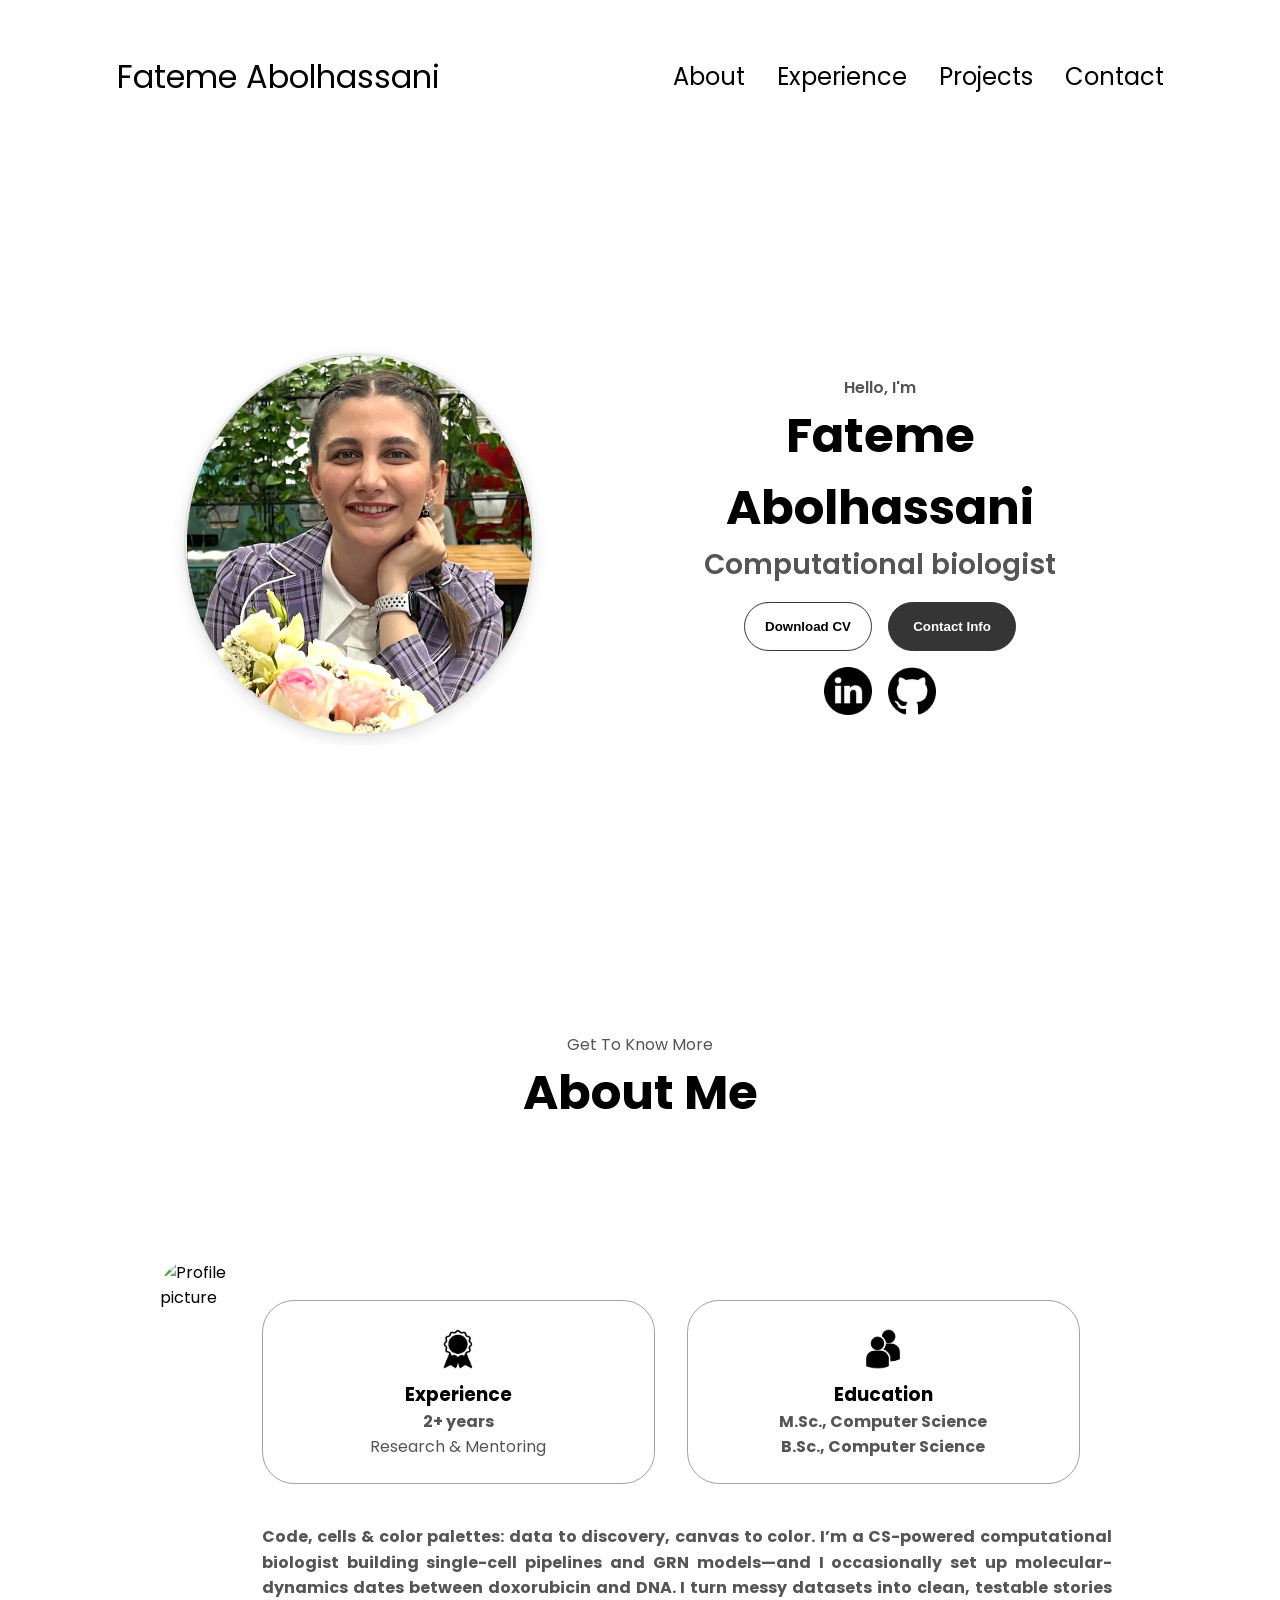
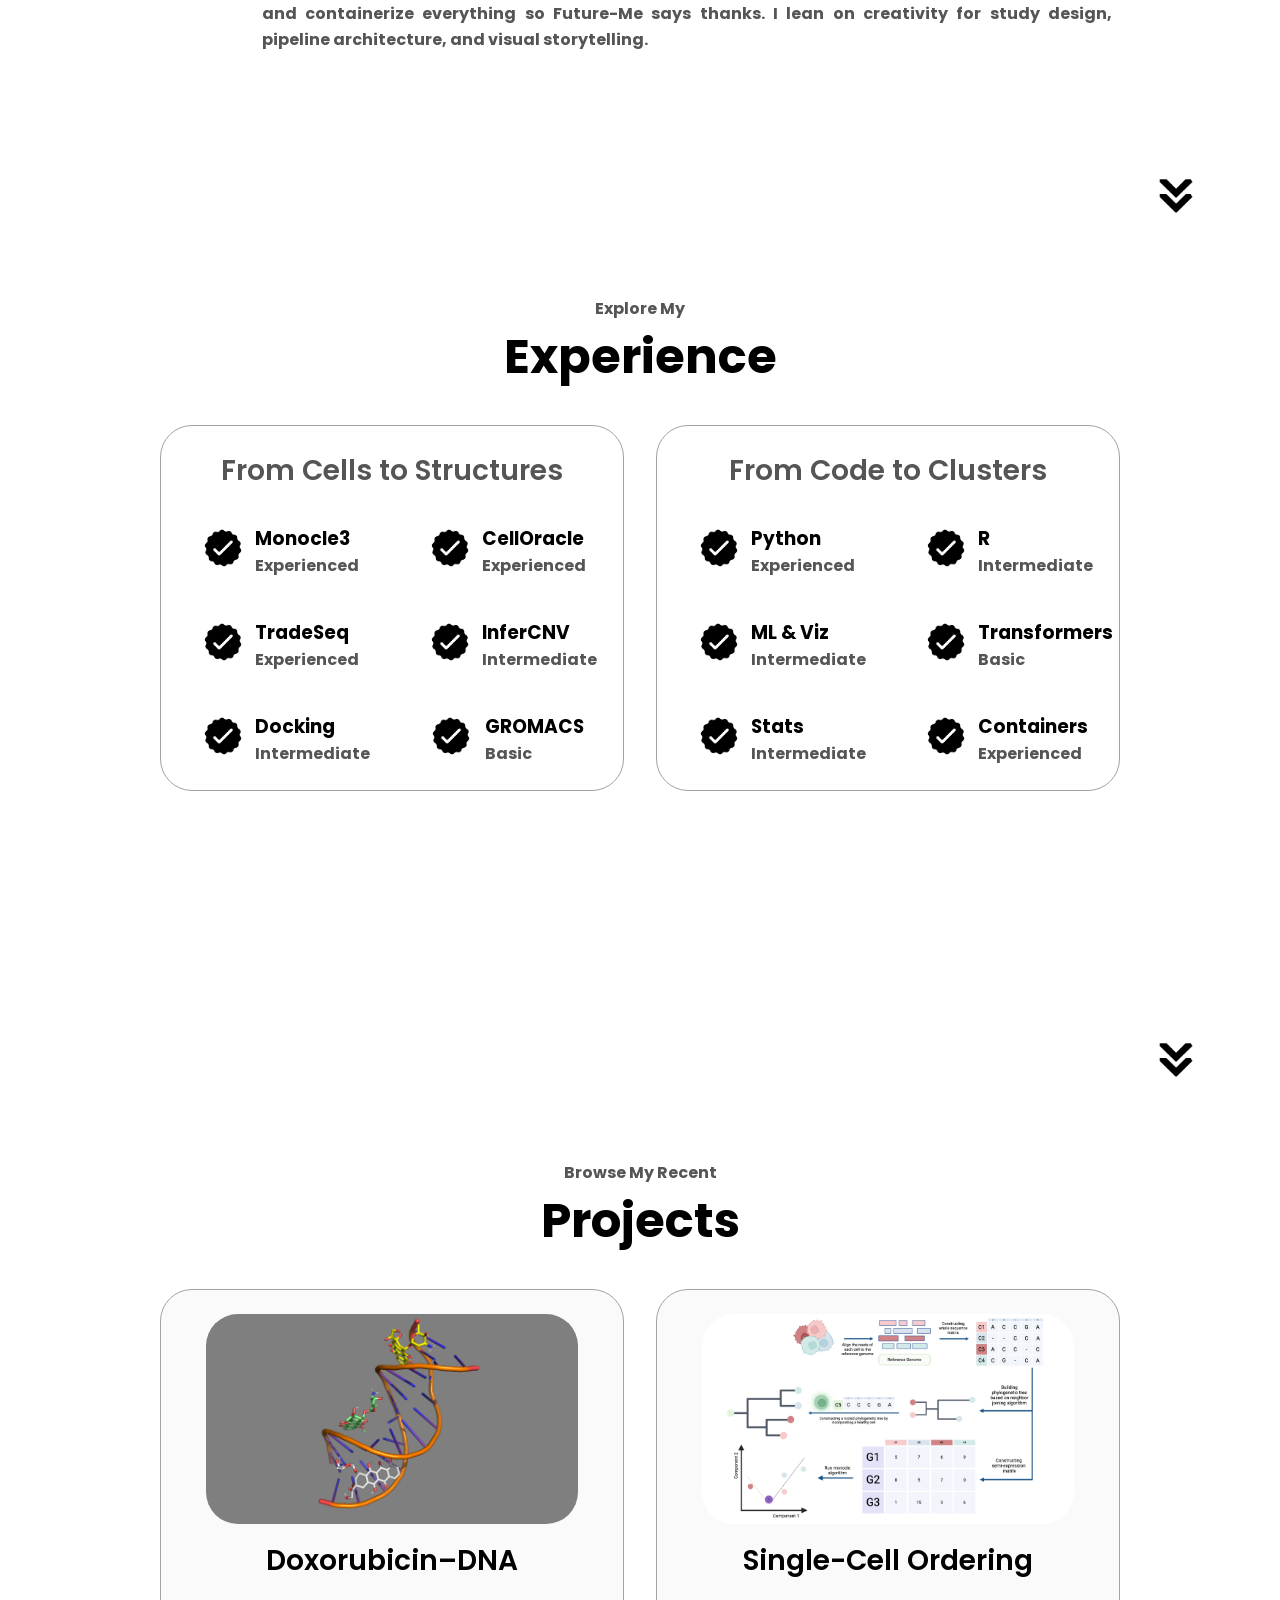
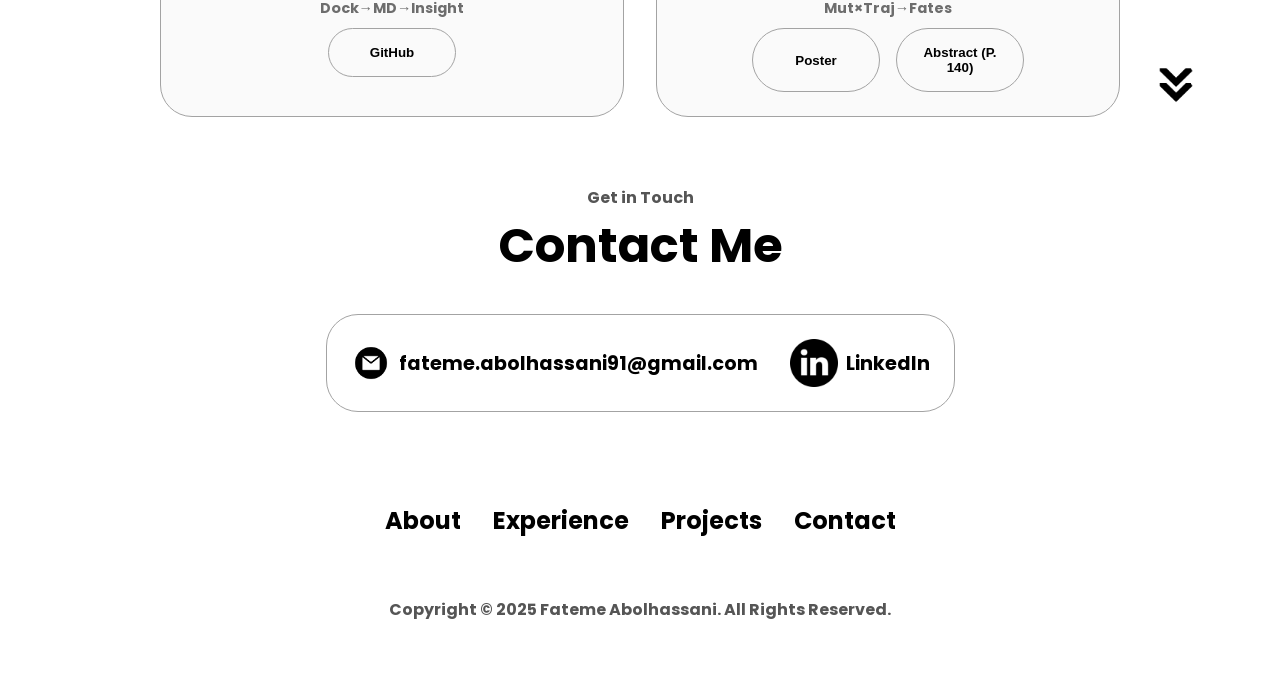
==== index.html @ 84b76520 "Add abstract button to project section A new button linking to the abstract PDF (page 140) was added" ====
<!DOCTYPE html>
<html lang="en">
  <head>
    <meta charset="UTF-8" />
    <meta http-equiv="X-UA-Compatible" content="IE=edge" />
    <meta name="viewport" content="width=device-width, initial-scale=1.0" />
    <title>My Portfolio</title>
    <link rel="stylesheet" href="style.css" />
    <link rel="stylesheet" href="mediaqueries.css" />
  </head>
  <body>
    <nav id="desktop-nav">
      <div class="logo">Fateme Abolhassani</div>
      <div>
        <ul class="nav-links">
          <li><a href="#about">About</a></li>
          <li><a href="#experience">Experience</a></li>
          <li><a href="#projects">Projects</a></li>
          <li><a href="#contact">Contact</a></li>
        </ul>
      </div>
    </nav>
    <nav id="hamburger-nav">
      <div class="logo">Fateme Abolhassani</div>
      <div class="hamburger-menu">
        <div class="hamburger-icon" onclick="toggleMenu()">
          <span></span>
          <span></span>
          <span></span>
        </div>
        <div class="menu-links">
          <li><a href="#about" onclick="toggleMenu()">About</a></li>
          <li><a href="#experience" onclick="toggleMenu()">Experience</a></li>
          <li><a href="#projects" onclick="toggleMenu()">Projects</a></li>
          <li><a href="#contact" onclick="toggleMenu()">Contact</a></li>
        </div>
      </div>
    </nav>
    <section id="profile">
      <div class="section__pic-container">
        <img src="./assets/profile-pic.jpg" alt="Fateme Abolhassani profile picture"/>

      </div>
      <div class="section__text">
        <p class="section__text__p1">Hello, I'm</p>
        <h1 class="title">Fateme Abolhassani</h1>
        <p class="section__text__p2">Computational biologist</p>
        <div class="btn-container">
          <button
            class="btn btn-color-2"
            onclick="window.open('./assets/FatemeMirzaAbolhassani_CV.pdf')"
          >
            Download CV
          </button>
          <button class="btn btn-color-1" onclick="location.href='./#contact'">
            Contact Info
          </button>
        </div>
        <div id="socials-container">
          <img
            src="./assets/linkedin.png"
            alt="My LinkedIn profile"
            class="icon"
            onclick="location.href='https://www.linkedin.com/in/fateme-abolhassani-59b557208/'"
          />
          <img
            src="./assets/github.png"
            alt="My Github profile"
            class="icon"
            onclick="location.href='https://github.com/FatemeAbolHassani'"
          />
        </div>
      </div>
    </section>
    <section id="about">
      <p class="section__text__p1">Get To Know More</p>
      <h1 class="title">About Me</h1>
      <div class="section-container"  style="gap:0.5rem;">
        <div class="section__pic-container">
          <img
            src="./assets/about-pic.png"
            alt="Profile picture"
            class="about-pic"
          />
        </div>
        <div class="about-details-container">
          <div class="about-containers">
            <div class="details-container">
              <img
                src="./assets/experience.png"
                alt="Experience icon"
                class="icon"
              />
              <h3>Experience</h3>
             <p><strong>2+ years</strong><br>Research &amp; Mentoring</p>
            </div>
            <div class="details-container">
              <img
                src="./assets/education.png"
                alt="Education icon"
                class="icon"
              />
            <h3>Education</h3>

            <p><strong>M.Sc., Computer Science</p>
            <p><strong>B.Sc., Computer Science</p>


            </div>
          </div>
          <div class="text-container">
            <p>Code, cells &amp; color palettes: data to discovery, canvas to color.
            I’m a CS-powered computational biologist building single-cell pipelines and
            GRN models—and I occasionally set up molecular-dynamics dates between doxorubicin and DNA. 
            I turn messy datasets into clean, testable stories and containerize everything so Future-Me says thanks.
             I lean on creativity for study design, pipeline architecture, and visual storytelling.</p>
          </div>
        </div>
      </div>
      <img
        src="./assets/arrow.png"
        alt="Arrow icon"
        class="icon arrow"
        onclick="location.href='./#experience'"
      />
    </section>
    <section id="experience">
      <p class="section__text__p1">Explore My</p>
      <h1 class="title">Experience</h1>

      <div class="experience-details-container">
        <div class="about-containers">

          <!-- Column 1: Bioinformatics -->
          <div class="details-container">
            <h2 class="experience-sub-title">From Cells to Structures</h2>
            <div class="article-container">

              <article>
                <img src="./assets/checkmark.png" alt="Experience icon" class="icon" />
                <div><h3>Monocle3</h3><p>Experienced</p></div>
              </article>

              <article>
                <img src="./assets/checkmark.png" alt="Experience icon" class="icon" />
                <div><h3>CellOracle</h3><p>Experienced</p></div>
              </article>

              <article>
                <img src="./assets/checkmark.png" alt="Experience icon" class="icon" />
                <div><h3>TradeSeq</h3><p>Experienced</p></div>
              </article>

              <article>
                <img src="./assets/checkmark.png" alt="Experience icon" class="icon" />
                <div><h3>InferCNV</h3><p>Intermediate</p></div>
              </article>

              <article>
                <img src="./assets/checkmark.png" alt="Experience icon" class="icon" />
                <div><h3>Docking</h3><p>Intermediate</p></div>
              </article>

              <article>
                <img src="./assets/checkmark.png" alt="Experience icon" class="icon" />
                <div><h3>GROMACS</h3><p>Basic</p></div>
              </article>

            </div>
          </div>
          <!-- Column 2: CS side -->
          <div class="details-container">
            <h2 class="experience-sub-title">From Code to Clusters</h2>
            <div class="article-container">
              <article>
                <img src="./assets/checkmark.png" alt="Experience icon" class="icon" />
                <div><h3>Python</h3><p>Experienced</p></div>
              </article>

               <article>
                <img src="./assets/checkmark.png" alt="Experience icon" class="icon" />
                <div><h3>R</h3><p>Intermediate</p></div>
              </article>

              <article>
                <img src="./assets/checkmark.png" alt="Experience icon" class="icon" />
                <div><h3>ML &amp; Viz</h3><p>Intermediate</p></div>
              </article>

              <article>
                <img src="./assets/checkmark.png" alt="Experience icon" class="icon" />
                <div><h3>Transformers</h3><p>Basic</p></div>
              </article>

              <article>
                <img src="./assets/checkmark.png" alt="Experience icon" class="icon" />
                <div><h3>Stats</h3><p>Intermediate</p></div>
              </article>

              <article>
                <img src="./assets/checkmark.png" alt="Experience icon" class="icon" />
                <div><h3>Containers</h3><p>Experienced</p></div>
              </article>

            </div>
          </div>

        </div>
      </div>

      <img
        src="./assets/arrow.png"
        alt="Arrow icon"
        class="icon arrow"
        onclick="location.href='./#projects'"
      />
    </section>

    <section id="projects">
      <p class="section__text__p1">Browse My Recent</p>
      <h1 class="title">Projects</h1>

      <div class="experience-details-container">
        <!-- allow wrapping only here -->
        <div class="about-containers" style="flex-wrap:wrap">

          <!-- 💊🧬 Doxorubicin–DNA -->
          <div class="details-container color-container">
            <div class="article-container">
              <img src="./assets/project-1.png" alt="Doxorubicin–DNA project cover" class="project-img"/>
            </div>
            <h2 class="experience-sub-title project-title">Doxorubicin–DNA</h2>
            <p class="project-tags">Dock→MD→Insight</p>
            <div class="btn-container">
              <button class="btn btn-color-2 project-btn"
                      onclick="location.href='https://github.com/ilyaravand/Doxorubicin-DNA'">
                GitHub
              </button>

            </div>
          </div>

       
     <div class="details-container color-container">
      <div class="article-container">
        <img src="./assets/project-2.jpg" alt="Single-cell ordering project cover" class="project-img"/>
      </div>
      <h2 class="experience-sub-title project-title">Single-Cell Ordering</h2>
      <p class="project-tags">Mut×Traj→Fates</p>
      <div class="btn-container">
        <!-- TODO: replace with your single-cell repo link -->
        <button class="btn btn-color-2 project-btn"
                onclick="window.open('./assets/Glioblastoma_Poster.pdf','_blank')">
          Poster
        </button>
        <button class="btn btn-color-2 project-btn"
                onclick="location.href='https://icb13.znu.ac.ir/Areas/Panel/Hamayesh/1/Files/booklet_(1).pdf'">
          Abstract (P. 140)
        </button>
      </div>
    </div>


        </div>
      </div>

      <img
        src="./assets/arrow.png"
        alt="Arrow icon"
        class="icon arrow"
        onclick="location.href='./#contact'"
      />
    </section>

    <section id="contact">
      <p class="section__text__p1">Get in Touch</p>
      <h1 class="title">Contact Me</h1>
      <div class="contact-info-upper-container">
        <div class="contact-info-container">
          <img
            src="./assets/email.png"
            alt="Email icon"
            class="icon contact-icon email-icon"
          />
          <p><a href="mailto:ilyaravand@gmail.com">fateme.abolhassani91@gmail.com</a></p>
        </div>
        <div class="contact-info-container">
          <img
            src="./assets/linkedin.png"
            alt="LinkedIn icon"
            class="icon contact-icon"
          />
          <p><a href="https://www.linkedin.com/in/fateme-abolhassani-59b557208/">LinkedIn</a></p>
        </div>
      </div>
    </section>
    <footer>
      <nav>
        <div class="nav-links-container">
          <ul class="nav-links">
            <li><a href="#about">About</a></li>
            <li><a href="#experience">Experience</a></li>
            <li><a href="#projects">Projects</a></li>
            <li><a href="#contact">Contact</a></li>
          </ul>
        </div>
      </nav>
      <p>Copyright &#169; 2025 Fateme Abolhassani. All Rights Reserved.</p>
    </footer>
    <script src="script.js"></script>
  </body>
</html>
---- style.css ----
/* GENERAL */

@import url("https://fonts.googleapis.com/css2?family=Poppins:wght@300;400;500;600&display=swap");

* {
  margin: 0;
  padding: 0;
}

body {
  font-family: "Poppins", sans-serif;
}

html {
  scroll-behavior: smooth;
}

p {
  color: rgb(85, 85, 85);
}

/* TRANSITION */

a,
.btn {
  transition: all 300ms ease;
}

/* DESKTOP NAV */

nav,
.nav-links {
  display: flex;
}

nav {
  justify-content: space-around;
  align-items: center;
  height: 17vh;
}

.nav-links {
  gap: 2rem;
  list-style: none;
  font-size: 1.5rem;
}

a {
  color: black;
  text-decoration: none;
  text-decoration-color: white;
}

a:hover {
  color: grey;
  text-decoration: underline;
  text-underline-offset: 1rem;
  text-decoration-color: rgb(181, 181, 181);
}

.logo {
  font-size: 2rem;
}

.logo:hover {
  cursor: default;
}

/* HAMBURGER MENU */

#hamburger-nav {
  display: none;
}

.hamburger-menu {
  position: relative;
  display: inline-block;
}

.hamburger-icon {
  display: flex;
  flex-direction: column;
  justify-content: space-between;
  height: 24px;
  width: 30px;
  cursor: pointer;
}

.hamburger-icon span {
  width: 100%;
  height: 2px;
  background-color: black;
  transition: all 0.3 ease-in-out;
}

.menu-links {
  position: absolute;
  top: 100%;
  right: 0;
  background-color: white;
  width: fit-content;
  max-height: 0;
  overflow: hidden;
  transition: all 0.3 ease-in-out;
}

.menu-links a {
  display: block;
  padding: 10px;
  text-align: center;
  font-size: 1.5rem;
  color: black;
  text-decoration: none;
  transition: all 0.3 ease-in-out;
}

.menu-links li {
  list-style: none;
}

.menu-links.open {
  max-height: 300px;
}

.hamburger-icon.open span:first-child {
  transform: rotate(45deg) translate(10px, 5px);
}

.hamburger-icon.open span:nth-child(2) {
  opacity: 0;
}

.hamburger-icon.open span:last-child {
  transform: rotate(-45deg) translate(10px, -5px);
}

.hamburger-icon span:first-child {
  transform: none;
}

.hamburger-icon span:first-child {
  opacity: 1;
}

.hamburger-icon span:first-child {
  transform: none;
}

/* SECTIONS */

section {
  padding-top: 4vh;
  height: 96vh;
  margin: 0 10rem;
  box-sizing: border-box;
  min-height: fit-content;
}

.section-container {
  display: flex;
  align-items:center;
  gap: clamp(1rem, 3vw, 2rem);
}

/* Better reading rhythm */
.text-container p {
  text-align: justify;
  text-justify: inter-word;
  hyphens: auto;
  line-height: 1.6;
  margin: .5rem 0 0;
}


/* PROFILE SECTION */

#profile {
  display: flex;
  justify-content: center;
  gap: 5rem;
  height: 80vh;
}

.section__pic-container {
  display: flex;
  height: 400px;
  width: 500px;
  margin: auto 0;
}


.section__text {
  align-self: center;
  text-align: center;
}

.section__text p {
  font-weight: 600;
}

.section__text__p1 {
  text-align: center;
}

.section__text__p2 {
  font-size: 1.75rem;
  margin-bottom: 1rem;
}

.title {
  font-size: 3rem;
  text-align: center;
}

#socials-container {
  display: flex;
  justify-content: center;
  margin-top: 1rem;
  gap: 1rem;
}

/* ICONS */

.icon {
  cursor: pointer;
  height: 3rem;
}

/* BUTTONS */

.btn-container {
  display: flex;
  justify-content: center;
  gap: 1rem;
}

.btn {
  font-weight: 600;
  transition: all 300ms ease;
  padding: 1rem;
  width: 8rem;
  border-radius: 2rem;
}

.btn-color-1,
.btn-color-2 {
  border: rgb(53, 53, 53) 0.1rem solid;
}

.btn-color-1:hover,
.btn-color-2:hover {
  cursor: pointer;
}

.btn-color-1,
.btn-color-2:hover {
  background: rgb(53, 53, 53);
  color: white;
}

.btn-color-1:hover {
  background: rgb(0, 0, 0);
}

.btn-color-2 {
  background: none;
}

.btn-color-2:hover {
  border: rgb(255, 255, 255) 0.1rem solid;
}

.btn-container {
  gap: 1rem;
}

/* ABOUT SECTION */

#about {
  position: relative;
}

.about-containers {
  gap: 2rem;
  margin-bottom: 2rem;
  margin-top: 2rem;
}

.about-details-container {
  justify-content: center;
  flex-direction: column;
}

.about-containers,
.about-details-container {
  display: flex;
}

.about-pic {
  border-radius: 2rem;
}

.arrow {
  position: absolute;
  right: -5rem;
  bottom: 2.5rem;
}

.details-container {
  padding: 1.5rem;
  flex: 1;
  background: white;
  border-radius: 2rem;
  border: rgb(53, 53, 53) 0.1rem solid;
  border-color: rgb(163, 163, 163);
  text-align: center;
}

.section-container {
  gap: 4rem;
  height: 80%;
}

.section__pic-container {
  height: 400px;
  width: 400px;
  margin: auto 0;
}

/* EXPERIENCE SECTION */

#experience {
  position: relative;
}

.experience-sub-title {
  color: rgb(85, 85, 85);
  font-weight: 600;
  font-size: 1.75rem;
  margin-bottom: 2rem;
}

.experience-details-container {
  display: flex;
  justify-content: center;
  flex-direction: column;
}

.article-container {
  display: flex;
  text-align: initial;
  flex-wrap: wrap;
  flex-direction: row;
  gap: 2.5rem;
  justify-content: space-around;
}

article {
  display: flex;
  width: 10rem;
  justify-content: space-around;
  gap: 0.5rem;
}

article .icon {
  cursor: default;
}

/* PROJECTS SECTION */

#projects {
  position: relative;
}

.color-container {
  border-color: rgb(163, 163, 163);
  background: rgb(250, 250, 250);
}

.project-img {
  border-radius: 2rem;
  width: 90%;
  height: 90%;
  object-fit: cover;
}

.project-title {
  margin: 1rem;
  color: black;
}

.project-btn {
  color: black;
  border-color: rgb(163, 163, 163);
}

.project-tags { 
  margin:.4rem 0 .6rem;
   font-size:.9rem;
    opacity:.85; 
  }

/* CONTACT */

#contact {
  display: flex;
  justify-content: center;
  flex-direction: column;
  height: 70vh;
}

.contact-info-upper-container {
  display: flex;
  justify-content: center;
  border-radius: 2rem;
  border: rgb(53, 53, 53) 0.1rem solid;
  border-color: rgb(163, 163, 163);
  background: (250, 250, 250);
  margin: 2rem auto;
  padding: 0.5rem;
}

.contact-info-container {
  display: flex;
  align-items: center;
  justify-content: center;
  gap: 0.5rem;
  margin: 1rem;
}

.contact-info-container p {
  font-size: larger;
}

.contact-icon {
  cursor: default;
}

.email-icon {
  height: 2.5rem;
}

/* FOOTER SECTION */

footer {
  height: 26vh;
  margin: 0 1rem;
}

footer p {
  text-align: center;
}
---- mediaqueries.css ----
@media screen and (max-width: 1400px) {
  #profile {
    height: 83vh;
    margin-bottom: 6rem;
  }
  .about-containers {
    flex-wrap: wrap;
  }
  #contact,
  #projects {
    height: fit-content;
  }
}

@media screen and (max-width: 1200px) {
  #desktop-nav {
    display: none;
  }
  #hamburger-nav {
    display: flex;
  }
  #experience,
  .experience-details-container {
    margin-top: 2rem;
  }
  #profile,
  .section-container {
    display: block;
  }
  .arrow {
    display: none;
  }
  section,
  .section-container {
    height: fit-content;
  }
  section {
    margin: 0 5%;
  }
  .section__pic-container {
    width: 275px;
    height: 275px;
    margin: 0 auto 2rem;
  }
  .about-containers {
    margin-top: 0;
  }
}

@media screen and (max-width: 600px) {
  #contact,
  footer {
    height: 40vh;
  }
  #profile {
    height: 83vh;
    margin-bottom: 0;
  }
  article {
    font-size: 1rem;
  }
  footer nav {
    height: fit-content;
    margin-bottom: 2rem;
  }
  .about-containers,
  .contact-info-upper-container,
  .btn-container {
    flex-wrap: wrap;
  }
  .contact-info-container {
    margin: 0;
  }
  .contact-info-container p,
  .nav-links li a {
    font-size: 1rem;
  }
  .experience-sub-title {
    font-size: 1.25rem;
  }
  .logo {
    font-size: 1.5rem;
  }
  .nav-links {
    flex-direction: column;
    gap: 0.5rem;
    text-align: center;
  }
  .section__pic-container {
    width: auto;
    height: 46vw;
    justify-content: center;
  }
  .section__text__p2 {
    font-size: 1.25rem;
  }
  .title {
    font-size: 2rem;
  }
  .text-container {
    text-align: justify;
  }
}
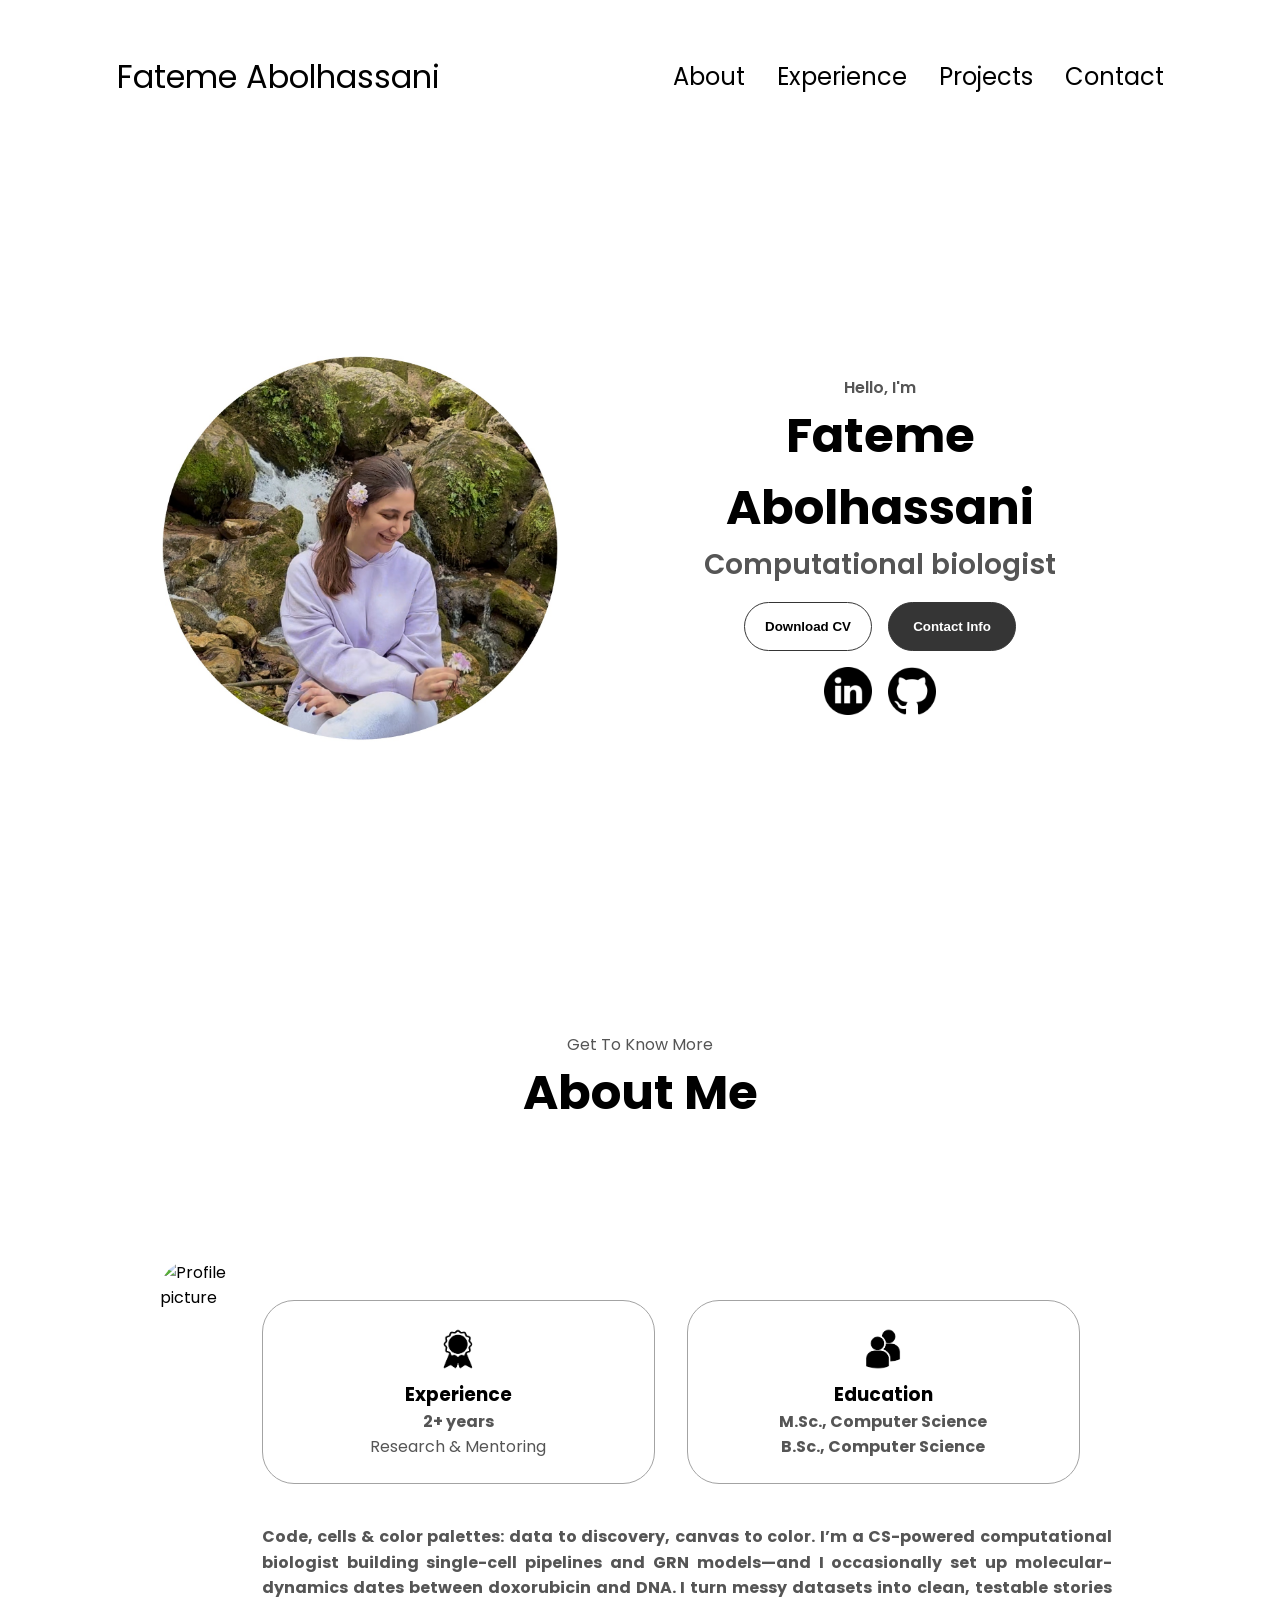
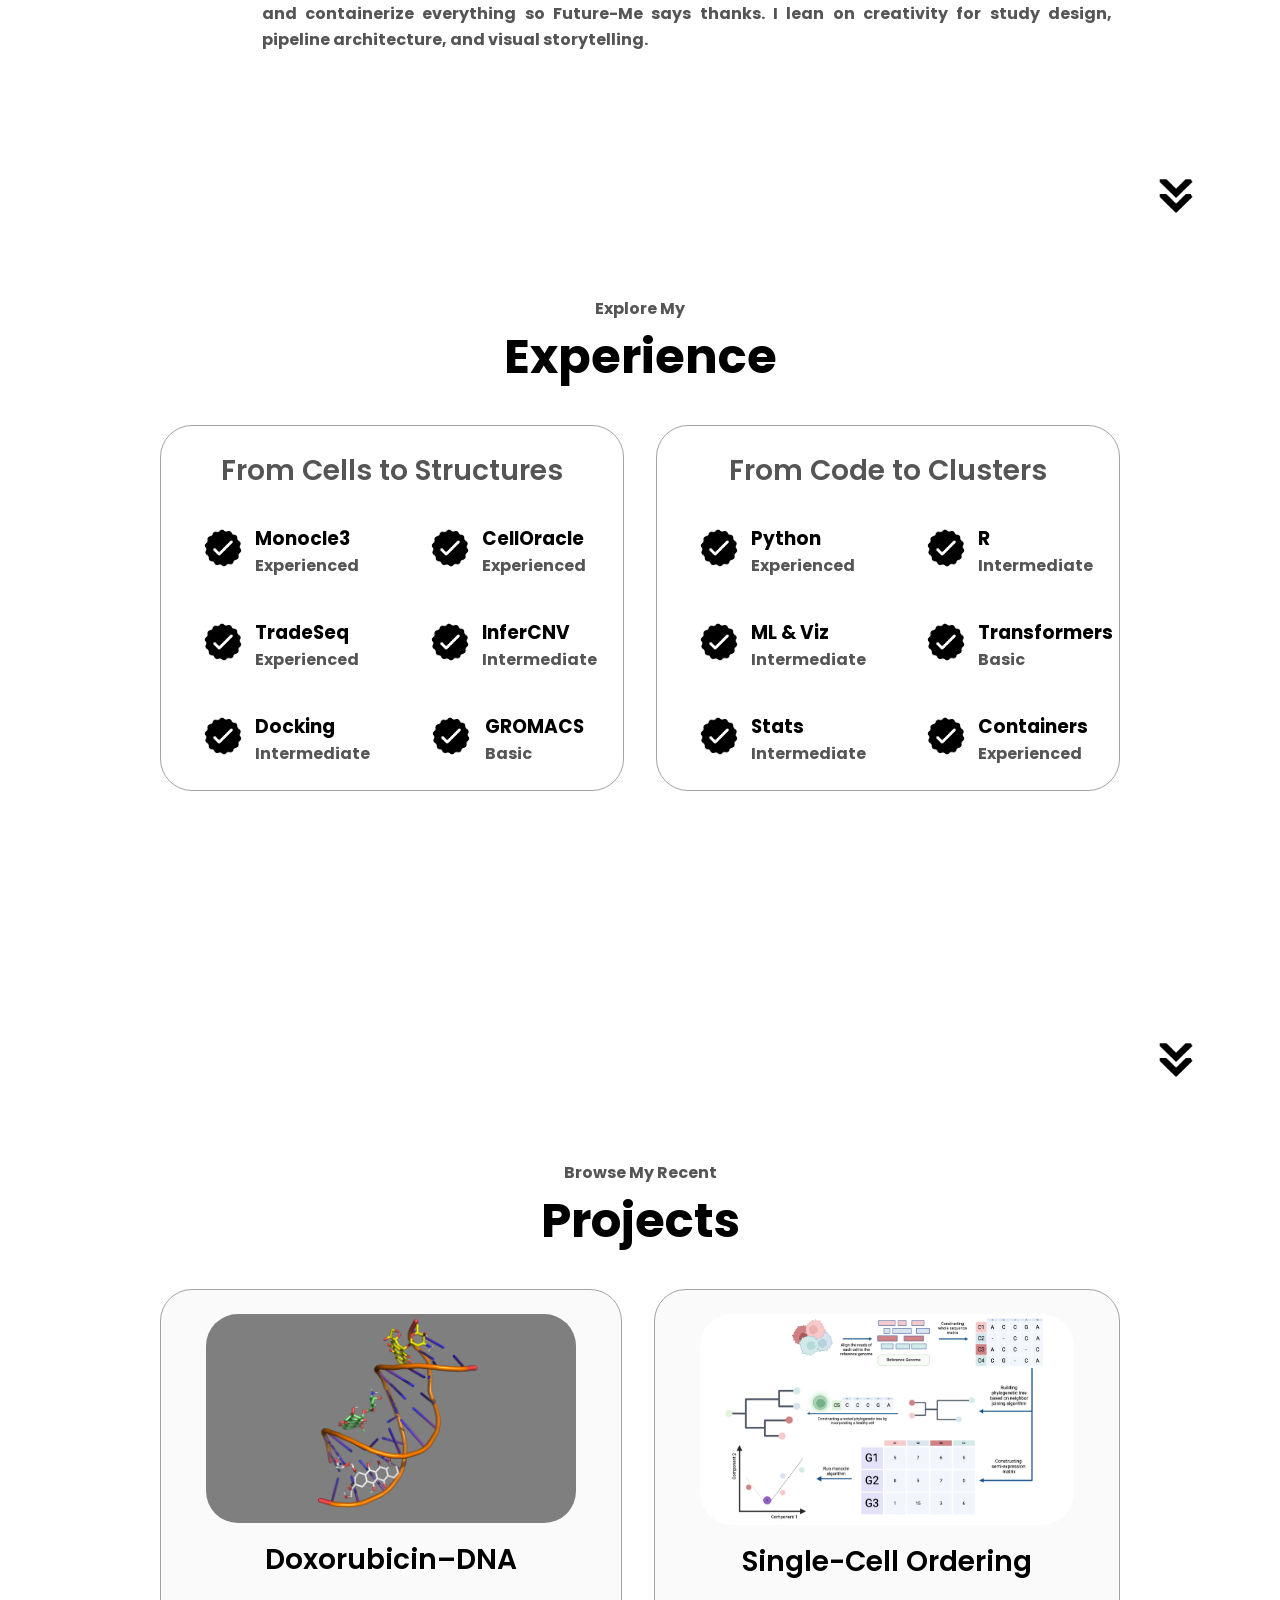
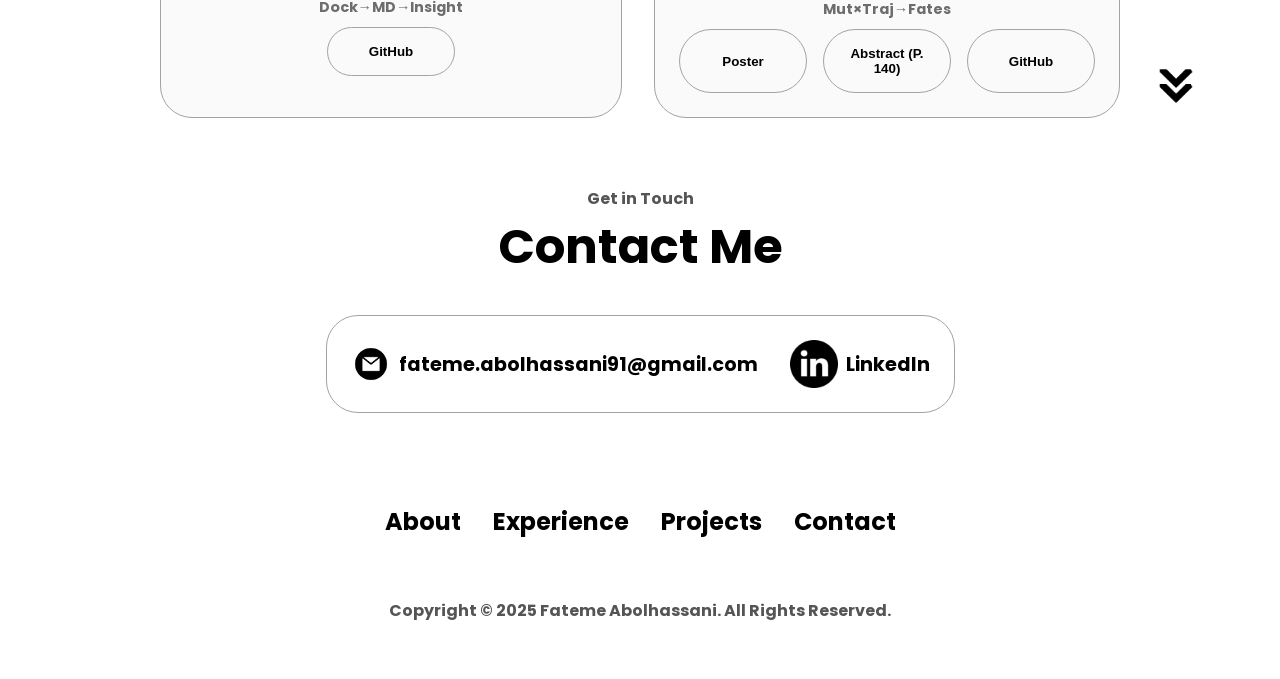
==== commit 69c0a738: "Add GitHub button linking to repository Add a new <button> element in index.html placed next to the " ====
--- a/index.html
+++ b/index.html
@@ -1,6 +1,8 @@
 <!DOCTYPE html>
 <html lang="en">
   <head>
+    <script data-goatcounter="https://fatila.goatcounter.com/count"
+        async src="//gc.zgo.at/count.js"></script>
     <meta charset="UTF-8" />
     <meta http-equiv="X-UA-Compatible" content="IE=edge" />
     <meta name="viewport" content="width=device-width, initial-scale=1.0" />
@@ -257,6 +259,10 @@
                 onclick="location.href='https://icb13.znu.ac.ir/Areas/Panel/Hamayesh/1/Files/booklet_(1).pdf'">
           Abstract (P. 140)
         </button>
+         <button class="btn btn-color-2 project-btn"
+                onclick="location.href='https://github.com/sobhanAhmadian/single_cell_ordering'">
+          GitHub
+        </button>
       </div>
     </div>
 
@@ -309,4 +315,4 @@
     </footer>
     <script src="script.js"></script>
   </body>
-</html>+</html>
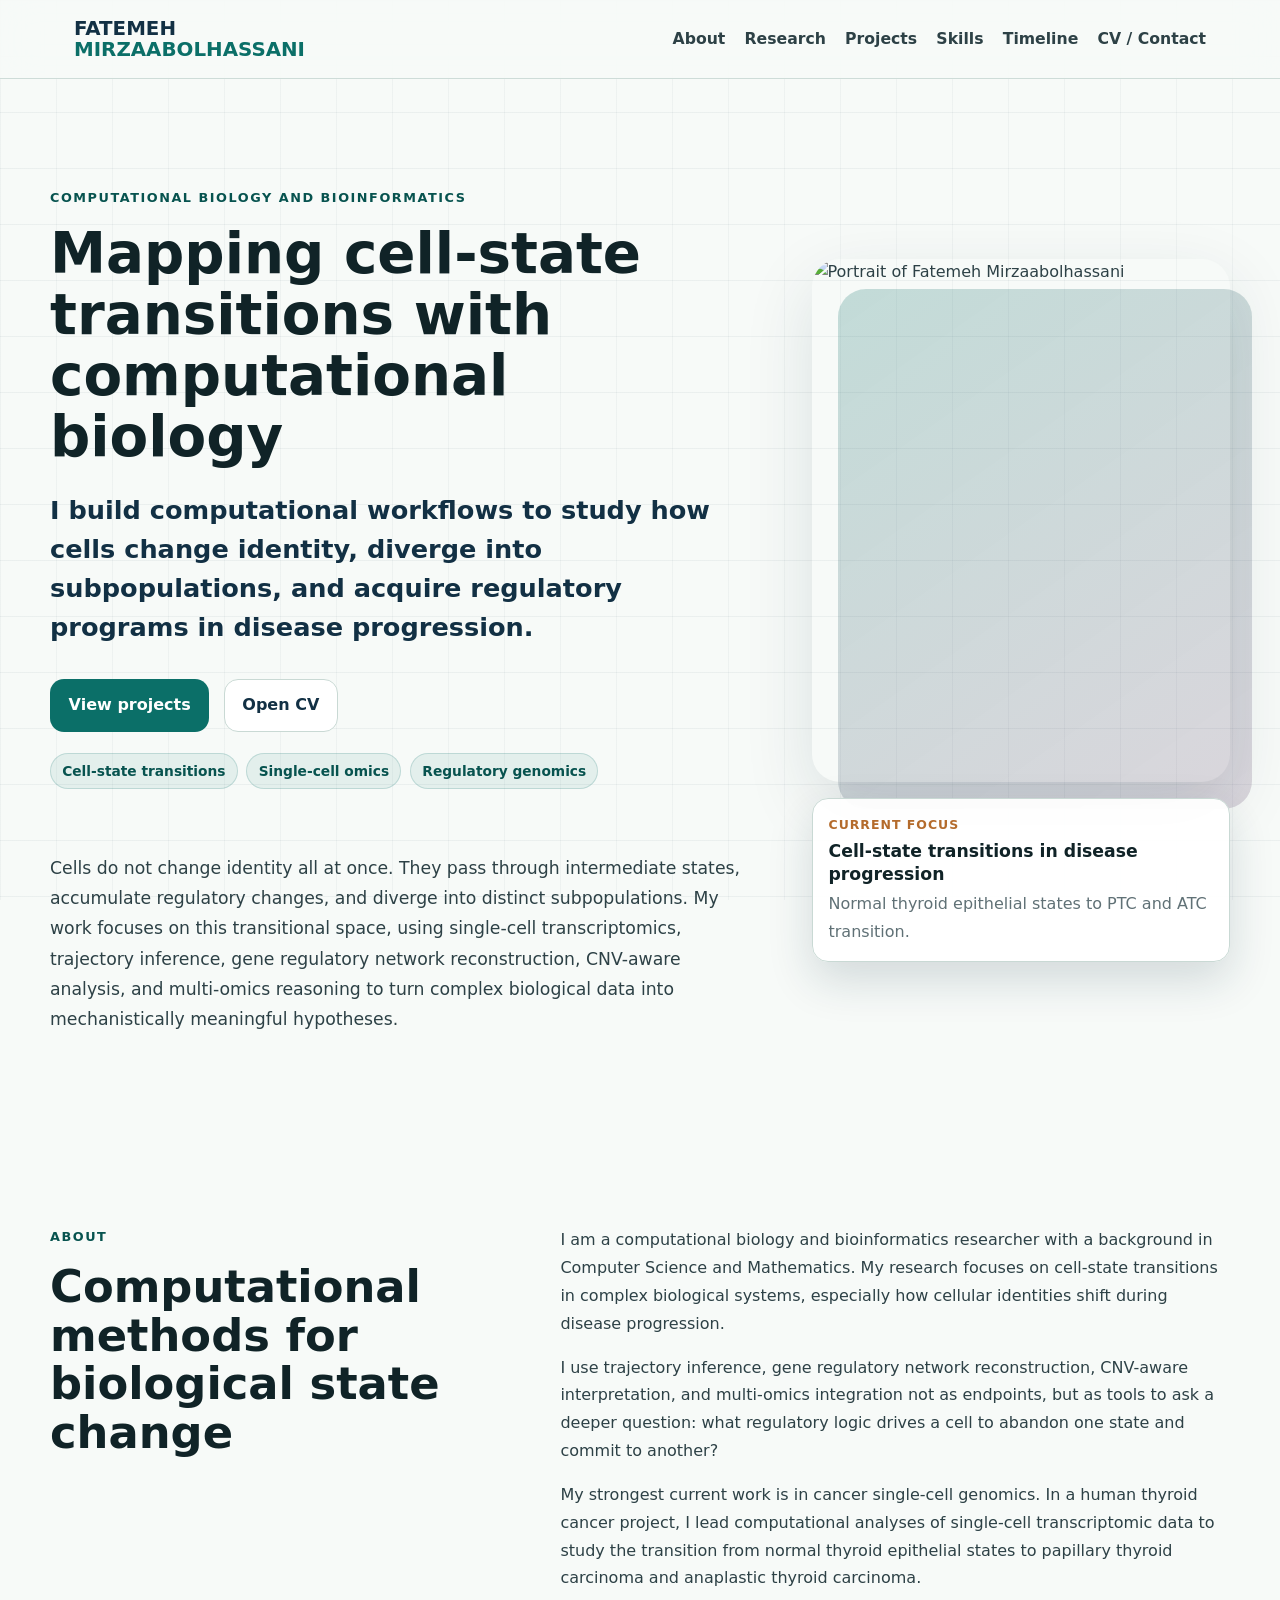
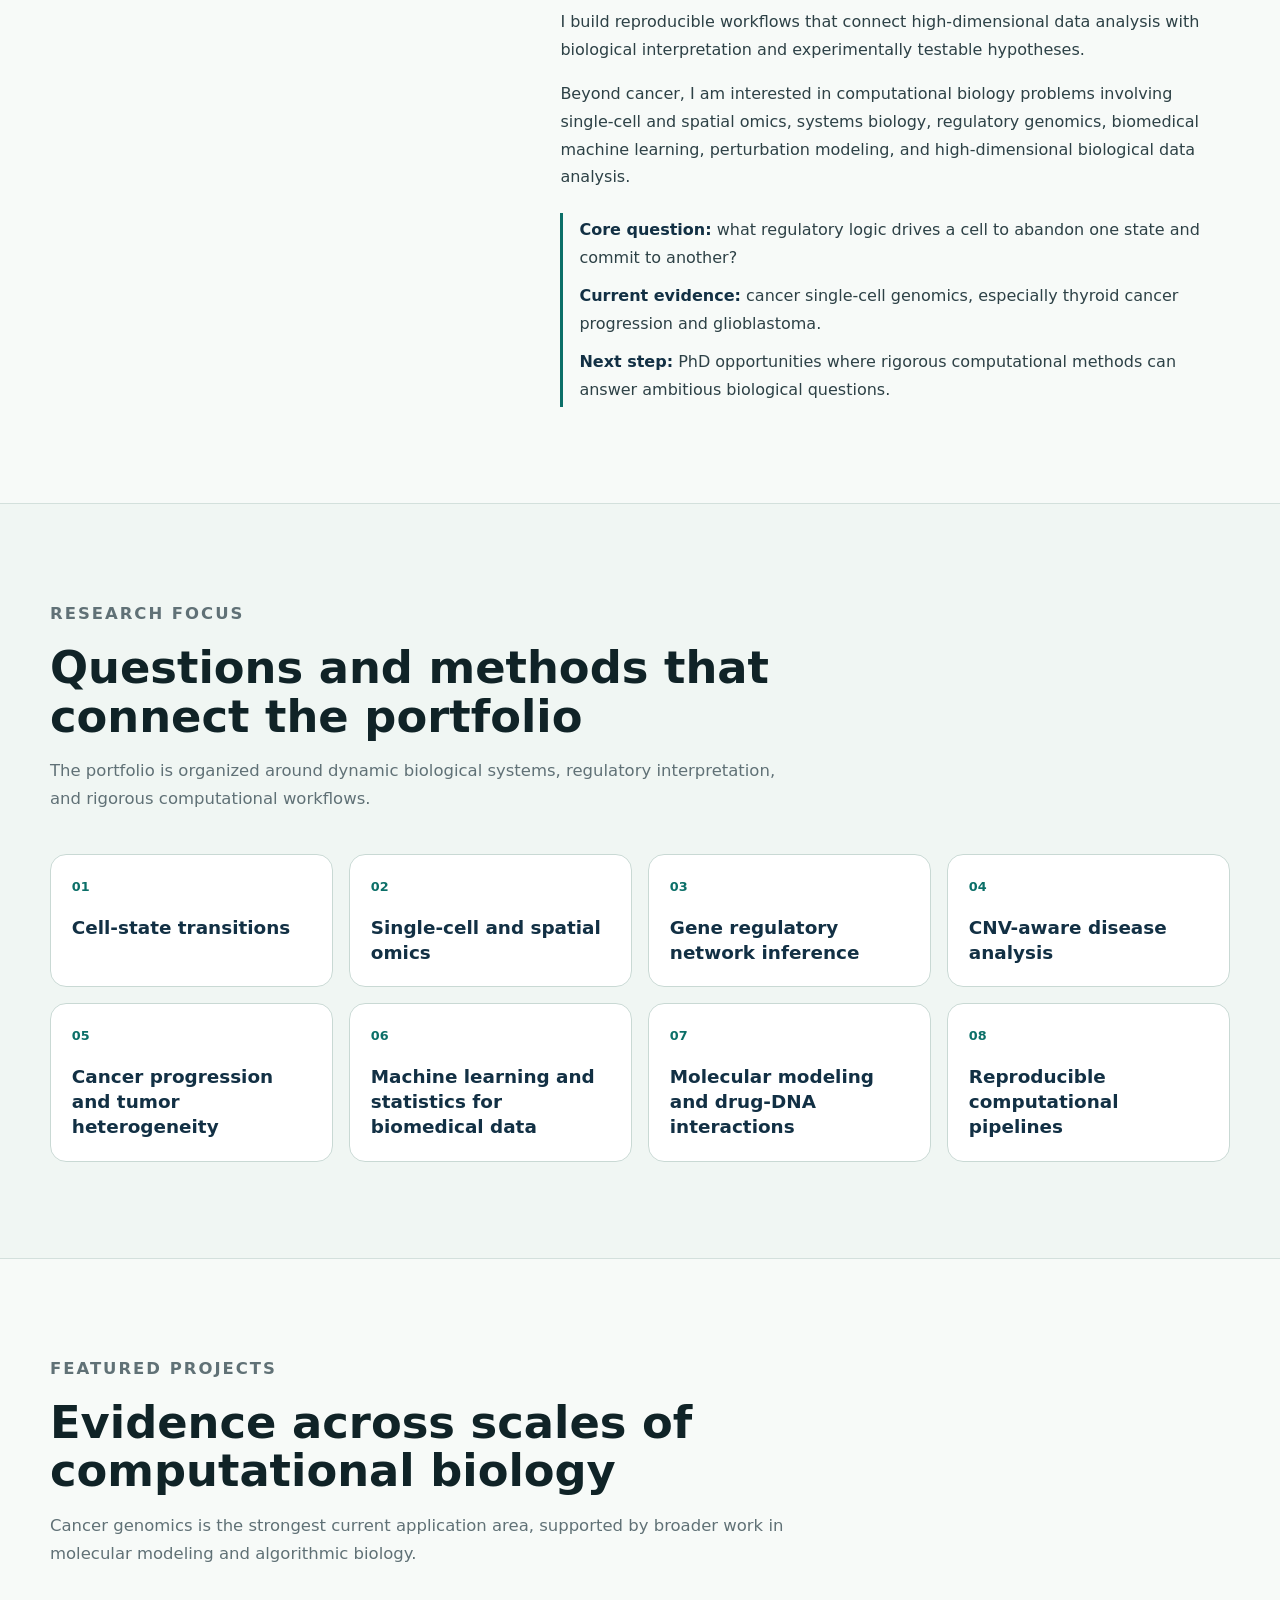
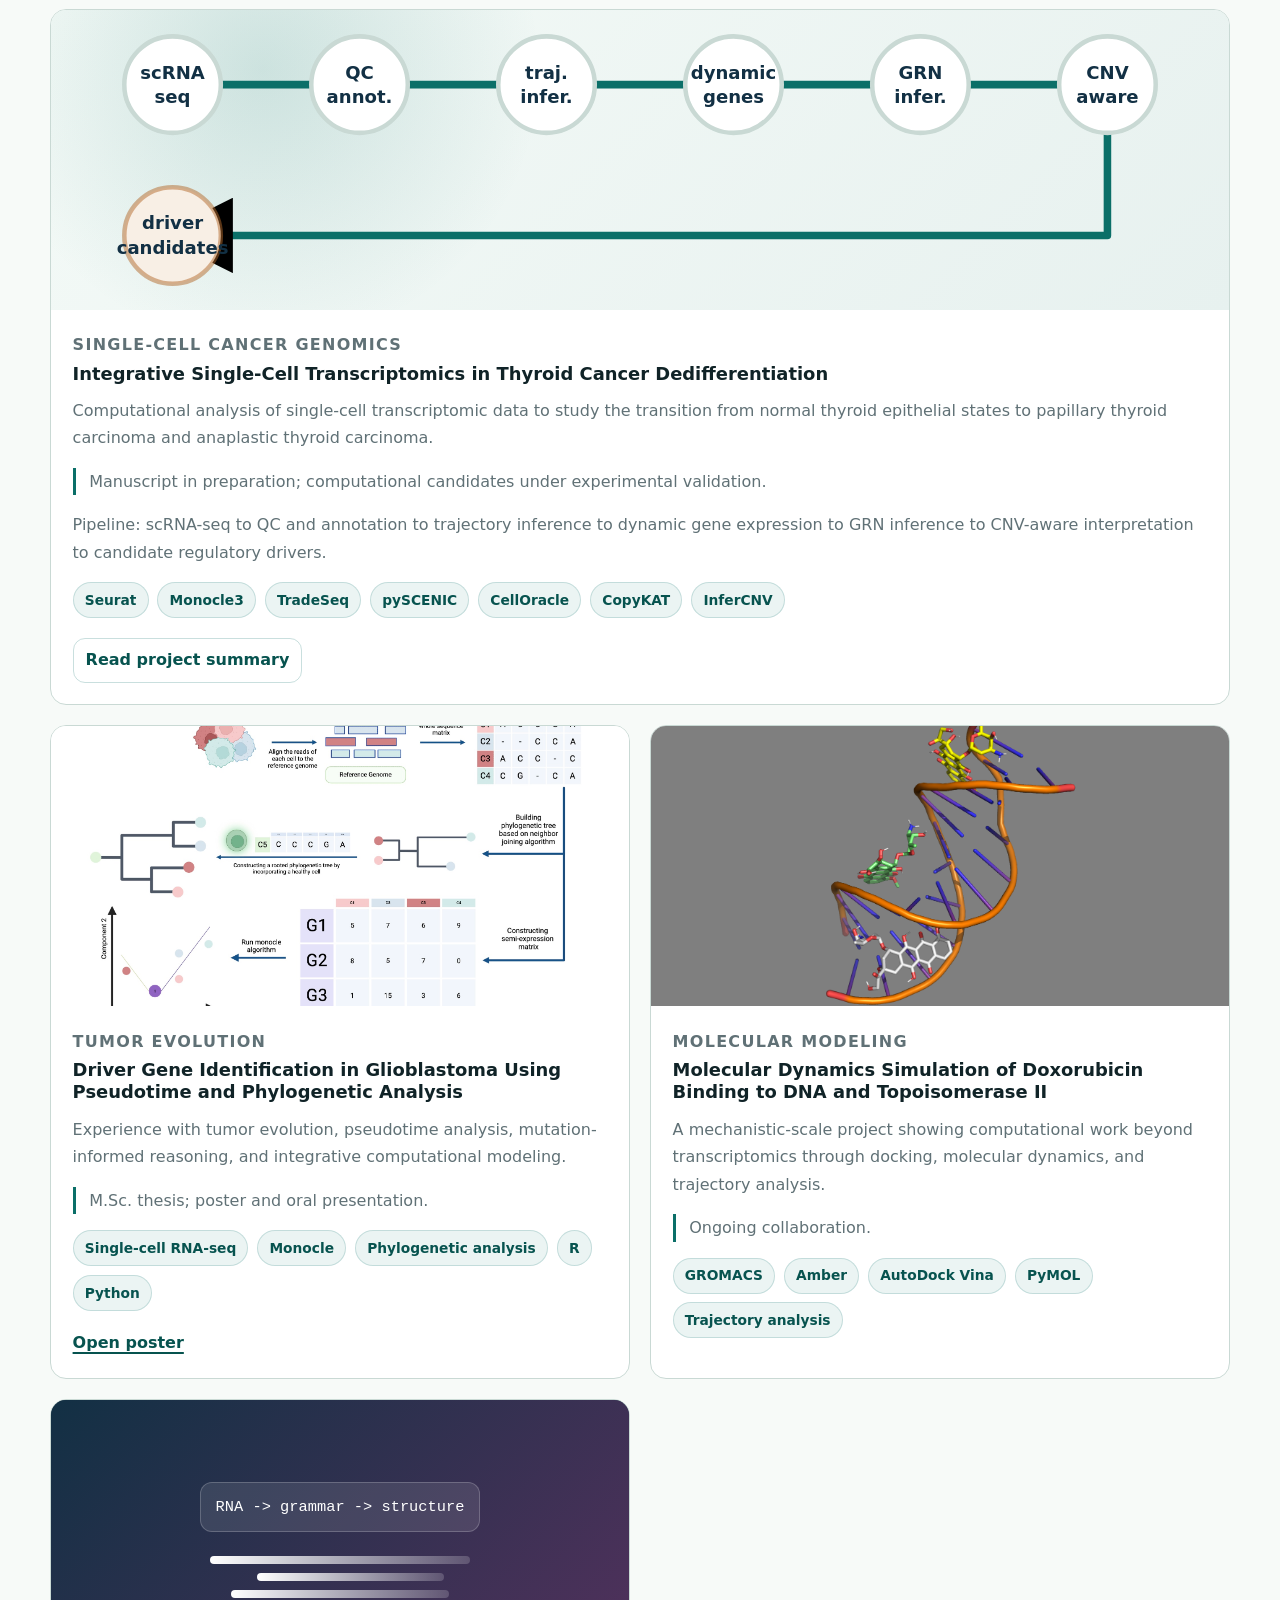
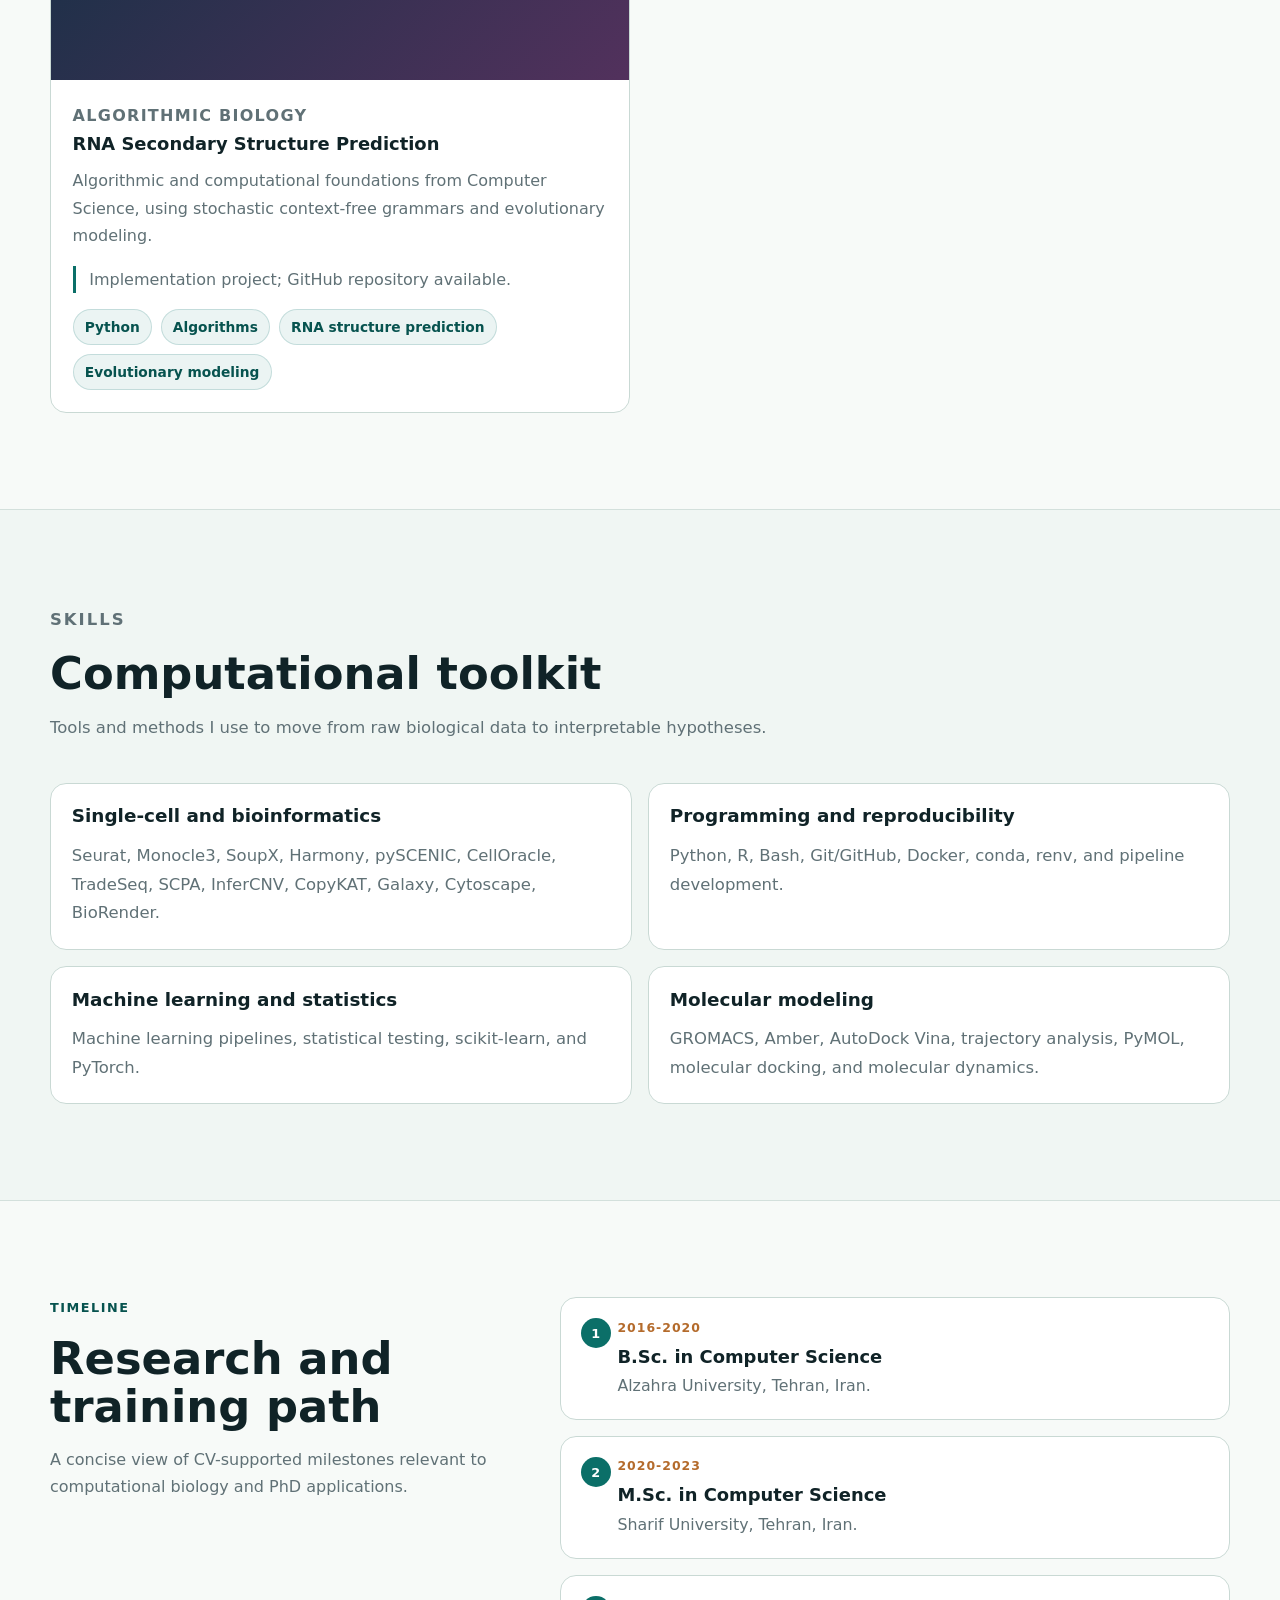
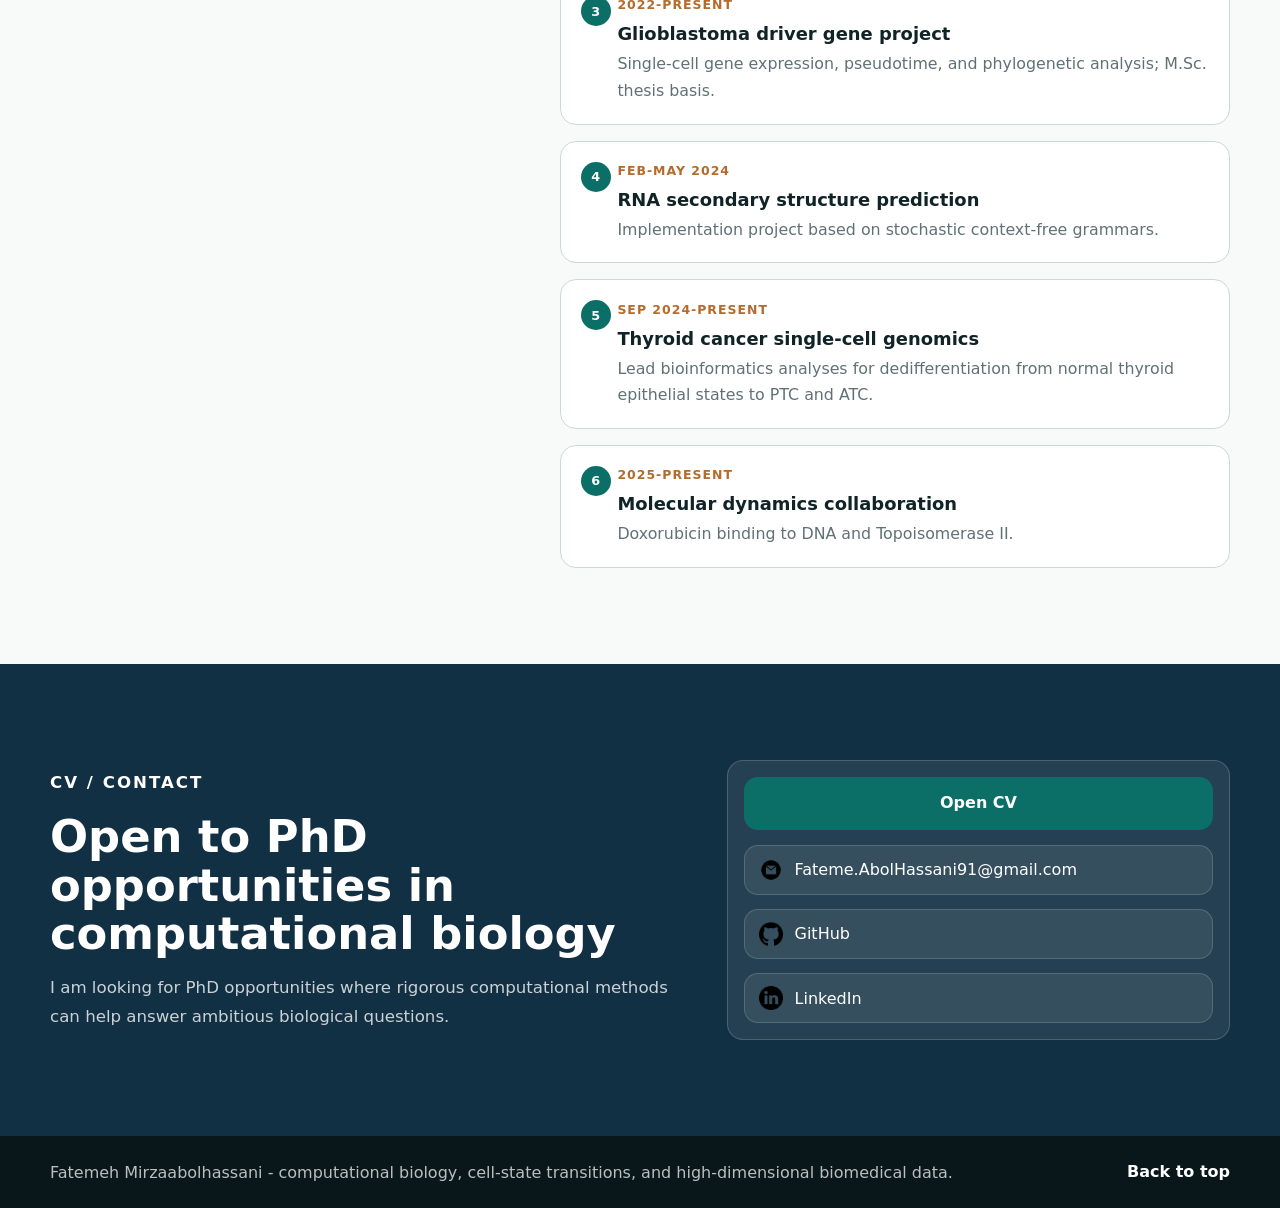
==== commit 4be8e7c0: "Build static computational biology portfolio homepage" ====
--- a/index.html
+++ b/index.html
@@ -1,318 +1,606 @@
 <!DOCTYPE html>
 <html lang="en">
   <head>
-    <script data-goatcounter="https://fatila.goatcounter.com/count"
-        async src="//gc.zgo.at/count.js"></script>
     <meta charset="UTF-8" />
     <meta http-equiv="X-UA-Compatible" content="IE=edge" />
     <meta name="viewport" content="width=device-width, initial-scale=1.0" />
-    <title>My Portfolio</title>
+    <title>Fatemeh Mirzaabolhassani | Computational Biology Portfolio</title>
+    <meta
+      name="description"
+      content="Computational biology portfolio of Fatemeh Mirzaabolhassani, focused on cell-state transitions, single-cell biomedical data, gene regulatory network inference, CNV-aware analysis, and reproducible pipelines."
+    />
+    <link rel="canonical" href="https://fatemeabolhassani.github.io/Portfolio-Website/" />
+    <meta property="og:type" content="website" />
+    <meta
+      property="og:title"
+      content="Fatemeh Mirzaabolhassani | Computational Biology Portfolio"
+    />
+    <meta
+      property="og:description"
+      content="Computational biology portfolio focused on cell-state transitions, single-cell and high-dimensional biomedical data, regulatory mechanisms, and reproducible research workflows."
+    />
+    <meta property="og:url" content="https://fatemeabolhassani.github.io/Portfolio-Website/" />
+    <script
+      data-goatcounter="https://fatila.goatcounter.com/count"
+      async
+      src="https://gc.zgo.at/count.js"
+    ></script>
     <link rel="stylesheet" href="style.css" />
     <link rel="stylesheet" href="mediaqueries.css" />
   </head>
   <body>
-    <nav id="desktop-nav">
-      <div class="logo">Fateme Abolhassani</div>
-      <div>
-        <ul class="nav-links">
+    <noscript>
+      <img
+        src="https://fatila.goatcounter.com/count?p=/Portfolio-Website/"
+        alt=""
+        aria-hidden="true"
+        class="goatcounter-pixel"
+      />
+    </noscript>
+
+    <header class="site-header">
+      <nav class="site-nav" aria-label="Primary navigation">
+        <a class="site-logo" href="#top" aria-label="Fatemeh Mirzaabolhassani homepage">
+          <span>Fatemeh</span>
+          <span>Mirzaabolhassani</span>
+        </a>
+
+        <ul class="nav-links" id="desktop-menu">
           <li><a href="#about">About</a></li>
-          <li><a href="#experience">Experience</a></li>
+          <li><a href="#focus">Research</a></li>
           <li><a href="#projects">Projects</a></li>
-          <li><a href="#contact">Contact</a></li>
+          <li><a href="#skills">Skills</a></li>
+          <li><a href="#timeline">Timeline</a></li>
+          <li><a href="#contact">CV / Contact</a></li>
         </ul>
+
+        <button
+          class="menu-toggle"
+          type="button"
+          aria-label="Open navigation menu"
+          aria-expanded="false"
+          aria-controls="mobile-menu"
+          onclick="toggleMenu()"
+        >
+          <span aria-hidden="true"></span>
+          <span aria-hidden="true"></span>
+          <span aria-hidden="true"></span>
+        </button>
+      </nav>
+
+      <div class="mobile-menu" id="mobile-menu" hidden>
+        <a href="#about" onclick="toggleMenu()">About</a>
+        <a href="#focus" onclick="toggleMenu()">Research</a>
+        <a href="#projects" onclick="toggleMenu()">Projects</a>
+        <a href="#skills" onclick="toggleMenu()">Skills</a>
+        <a href="#timeline" onclick="toggleMenu()">Timeline</a>
+        <a href="#contact" onclick="toggleMenu()">CV / Contact</a>
       </div>
-    </nav>
-    <nav id="hamburger-nav">
-      <div class="logo">Fateme Abolhassani</div>
-      <div class="hamburger-menu">
-        <div class="hamburger-icon" onclick="toggleMenu()">
-          <span></span>
-          <span></span>
-          <span></span>
+    </header>
+
+    <main id="top">
+      <section class="hero section-band" aria-labelledby="hero-title">
+        <div class="section-inner hero-grid">
+          <div class="hero-copy">
+            <p class="eyebrow">Computational biology and bioinformatics</p>
+            <h1 id="hero-title">Mapping cell-state transitions with computational biology</h1>
+            <p class="hero-lede">
+              I build computational workflows to study how cells change identity, diverge
+              into subpopulations, and acquire regulatory programs in disease progression.
+            </p>
+            <div class="hero-actions" aria-label="Primary actions">
+              <a class="button button-primary" href="#projects" aria-label="View featured research projects">
+                View projects
+              </a>
+              <a
+                class="button button-secondary"
+                href="assets/cv/Fateme_MirzaAbolhassani_CV.pdf"
+                target="_blank"
+                rel="noreferrer"
+                aria-label="Open Fatemeh Mirzaabolhassani CV PDF"
+                data-goatcounter-click="cv-download"
+                data-goatcounter-title="CV download"
+              >
+                Open CV
+              </a>
+            </div>
+            <ul class="research-badges" aria-label="Research themes">
+              <li>Cell-state transitions</li>
+              <li>Single-cell omics</li>
+              <li>Regulatory genomics</li>
+            </ul>
+          </div>
+
+          <div class="hero-visual" aria-label="Profile and research summary">
+            <img
+              src="assets/images/profile-pic2.png"
+              alt="Portrait of Fatemeh Mirzaabolhassani"
+              class="profile-image"
+            />
+            <div class="hero-stat-panel">
+              <p class="stat-label">Current focus</p>
+              <p class="stat-value">Cell-state transitions in disease progression</p>
+              <p class="stat-note">
+                Normal thyroid epithelial states to PTC and ATC transition.
+              </p>
+            </div>
+          </div>
+
+          <p class="hero-intro">
+            Cells do not change identity all at once. They pass through intermediate
+            states, accumulate regulatory changes, and diverge into distinct
+            subpopulations. My work focuses on this transitional space, using
+            single-cell transcriptomics, trajectory inference, gene regulatory network
+            reconstruction, CNV-aware analysis, and multi-omics reasoning to turn
+            complex biological data into mechanistically meaningful hypotheses.
+          </p>
         </div>
-        <div class="menu-links">
-          <li><a href="#about" onclick="toggleMenu()">About</a></li>
-          <li><a href="#experience" onclick="toggleMenu()">Experience</a></li>
-          <li><a href="#projects" onclick="toggleMenu()">Projects</a></li>
-          <li><a href="#contact" onclick="toggleMenu()">Contact</a></li>
+      </section>
+
+      <section class="section-band" id="about" aria-labelledby="about-title">
+        <div class="section-inner two-column">
+          <div>
+            <p class="eyebrow">About</p>
+            <h2 id="about-title">Computational methods for biological state change</h2>
+          </div>
+          <div class="prose-stack">
+            <p>
+              I am a computational biology and bioinformatics researcher with a
+              background in Computer Science and Mathematics. My research focuses on
+              cell-state transitions in complex biological systems, especially how
+              cellular identities shift during disease progression.
+            </p>
+            <p>
+              I use trajectory inference, gene regulatory network reconstruction,
+              CNV-aware interpretation, and multi-omics integration not as endpoints,
+              but as tools to ask a deeper question: what regulatory logic drives a
+              cell to abandon one state and commit to another?
+            </p>
+            <p>
+              My strongest current work is in cancer single-cell genomics. In a human
+              thyroid cancer project, I lead computational analyses of single-cell
+              transcriptomic data to study the transition from normal thyroid epithelial
+              states to papillary thyroid carcinoma and anaplastic thyroid carcinoma.
+            </p>
+            <p>
+              I build reproducible workflows that connect high-dimensional data analysis
+              with biological interpretation and experimentally testable hypotheses.
+            </p>
+            <p>
+              Beyond cancer, I am interested in computational biology problems involving
+              single-cell and spatial omics, systems biology, regulatory genomics,
+              biomedical machine learning, perturbation modeling, and high-dimensional
+              biological data analysis.
+            </p>
+            <div class="about-points" aria-label="About summary">
+              <p>
+                <strong>Core question:</strong> what regulatory logic drives a cell to
+                abandon one state and commit to another?
+              </p>
+              <p>
+                <strong>Current evidence:</strong> cancer single-cell genomics, especially
+                thyroid cancer progression and glioblastoma.
+              </p>
+              <p>
+                <strong>Next step:</strong> PhD opportunities where rigorous computational
+                methods can answer ambitious biological questions.
+              </p>
+            </div>
+          </div>
         </div>
+      </section>
+
+      <section class="section-band section-muted" id="focus" aria-labelledby="focus-title">
+        <div class="section-inner">
+          <div class="section-heading">
+            <p class="eyebrow">Research focus</p>
+            <h2 id="focus-title">Questions and methods that connect the portfolio</h2>
+            <p>
+              The portfolio is organized around dynamic biological systems, regulatory
+              interpretation, and rigorous computational workflows.
+            </p>
+          </div>
+
+          <div class="focus-grid">
+            <article class="focus-card">
+              <span>01</span>
+              <h3>Cell-state transitions</h3>
+            </article>
+            <article class="focus-card">
+              <span>02</span>
+              <h3>Single-cell and spatial omics</h3>
+            </article>
+            <article class="focus-card">
+              <span>03</span>
+              <h3>Gene regulatory network inference</h3>
+            </article>
+            <article class="focus-card">
+              <span>04</span>
+              <h3>CNV-aware disease analysis</h3>
+            </article>
+            <article class="focus-card">
+              <span>05</span>
+              <h3>Cancer progression and tumor heterogeneity</h3>
+            </article>
+            <article class="focus-card">
+              <span>06</span>
+              <h3>Machine learning and statistics for biomedical data</h3>
+            </article>
+            <article class="focus-card">
+              <span>07</span>
+              <h3>Molecular modeling and drug-DNA interactions</h3>
+            </article>
+            <article class="focus-card">
+              <span>08</span>
+              <h3>Reproducible computational pipelines</h3>
+            </article>
+          </div>
+        </div>
+      </section>
+
+      <section class="section-band" id="projects" aria-labelledby="projects-title">
+        <div class="section-inner">
+          <div class="section-heading">
+            <p class="eyebrow">Featured projects</p>
+            <h2 id="projects-title">Evidence across scales of computational biology</h2>
+            <p>
+              Cancer genomics is the strongest current application area, supported by
+              broader work in molecular modeling and algorithmic biology.
+            </p>
+          </div>
+
+          <div class="project-grid">
+            <article class="project-card project-card-featured" id="thyroid-project">
+              <div class="pipeline-visual" aria-label="Thyroid cancer single-cell analysis pipeline">
+                <svg viewBox="0 0 760 260" role="img" aria-labelledby="thyroid-pipeline-title">
+                  <title id="thyroid-pipeline-title">
+                    Pipeline from single-cell RNA sequencing to candidate regulatory drivers
+                  </title>
+                  <defs>
+                    <marker
+                      id="arrowhead"
+                      markerWidth="10"
+                      markerHeight="10"
+                      refX="8"
+                      refY="5"
+                      orient="auto"
+                    >
+                      <path d="M0,0 L10,5 L0,10 Z"></path>
+                    </marker>
+                  </defs>
+                  <path class="pipeline-path" d="M70 80 H690 M690 80 V180 H70"></path>
+                  <g class="pipeline-node" transform="translate(34 48)">
+                    <circle cx="36" cy="32" r="32"></circle>
+                    <text x="36" y="28">scRNA</text>
+                    <text x="36" y="44">seq</text>
+                  </g>
+                  <g class="pipeline-node" transform="translate(158 48)">
+                    <circle cx="36" cy="32" r="32"></circle>
+                    <text x="36" y="28">QC</text>
+                    <text x="36" y="44">annot.</text>
+                  </g>
+                  <g class="pipeline-node" transform="translate(282 48)">
+                    <circle cx="36" cy="32" r="32"></circle>
+                    <text x="36" y="28">traj.</text>
+                    <text x="36" y="44">infer.</text>
+                  </g>
+                  <g class="pipeline-node" transform="translate(406 48)">
+                    <circle cx="36" cy="32" r="32"></circle>
+                    <text x="36" y="28">dynamic</text>
+                    <text x="36" y="44">genes</text>
+                  </g>
+                  <g class="pipeline-node" transform="translate(530 48)">
+                    <circle cx="36" cy="32" r="32"></circle>
+                    <text x="36" y="28">GRN</text>
+                    <text x="36" y="44">infer.</text>
+                  </g>
+                  <g class="pipeline-node" transform="translate(654 48)">
+                    <circle cx="36" cy="32" r="32"></circle>
+                    <text x="36" y="28">CNV</text>
+                    <text x="36" y="44">aware</text>
+                  </g>
+                  <g class="pipeline-node pipeline-node-final" transform="translate(34 148)">
+                    <circle cx="36" cy="32" r="32"></circle>
+                    <text x="36" y="28">driver</text>
+                    <text x="36" y="44">candidates</text>
+                  </g>
+                </svg>
+              </div>
+              <div class="project-content">
+                <p class="project-kicker">Single-cell cancer genomics</p>
+                <h3 id="thyroid-project-summary">
+                  Integrative Single-Cell Transcriptomics in Thyroid Cancer Dedifferentiation
+                </h3>
+                <p>
+                  Computational analysis of single-cell transcriptomic data to study the
+                  transition from normal thyroid epithelial states to papillary thyroid
+                  carcinoma and anaplastic thyroid carcinoma.
+                </p>
+                <p class="project-status">
+                  Manuscript in preparation; computational candidates under experimental
+                  validation.
+                </p>
+                <p class="pipeline-copy">
+                  Pipeline: scRNA-seq to QC and annotation to trajectory inference to
+                  dynamic gene expression to GRN inference to CNV-aware interpretation
+                  to candidate regulatory drivers.
+                </p>
+                <ul class="tag-list">
+                  <li>Seurat</li>
+                  <li>Monocle3</li>
+                  <li>TradeSeq</li>
+                  <li>pySCENIC</li>
+                  <li>CellOracle</li>
+                  <li>CopyKAT</li>
+                  <li>InferCNV</li>
+                </ul>
+                <a
+                  class="text-link project-summary-link"
+                  href="#thyroid-project-summary"
+                  aria-label="Read thyroid project summary"
+                >
+                  Read project summary
+                </a>
+              </div>
+            </article>
+
+            <article class="project-card">
+              <img
+                src="assets/images/gbm-pseudotime.jpg"
+                alt="Glioblastoma project visual showing pseudotime and phylogenetic analysis workflow"
+                class="project-image"
+              />
+              <div class="project-content">
+                <p class="project-kicker">Tumor evolution</p>
+                <h3>Driver Gene Identification in Glioblastoma Using Pseudotime and Phylogenetic Analysis</h3>
+                <p>
+                  Experience with tumor evolution, pseudotime analysis, mutation-informed
+                  reasoning, and integrative computational modeling.
+                </p>
+                <p class="project-status">M.Sc. thesis; poster and oral presentation.</p>
+                <ul class="tag-list">
+                  <li>Single-cell RNA-seq</li>
+                  <li>Monocle</li>
+                  <li>Phylogenetic analysis</li>
+                  <li>R</li>
+                  <li>Python</li>
+                </ul>
+                <a
+                  class="text-link"
+                  href="assets/poster/GBM_poster.pdf"
+                  target="_blank"
+                  rel="noreferrer"
+                  aria-label="Open glioblastoma poster PDF"
+                  data-goatcounter-click="gbm-poster"
+                  data-goatcounter-title="GBM poster"
+                >
+                  Open poster
+                </a>
+              </div>
+            </article>
+
+            <article class="project-card">
+              <img
+                src="assets/images/doxorubicin-dna.png"
+                alt="Molecular visualization of doxorubicin bound to DNA"
+                class="project-image"
+              />
+              <div class="project-content">
+                <p class="project-kicker">Molecular modeling</p>
+                <h3>Molecular Dynamics Simulation of Doxorubicin Binding to DNA and Topoisomerase II</h3>
+                <p>
+                  A mechanistic-scale project showing computational work beyond
+                  transcriptomics through docking, molecular dynamics, and trajectory
+                  analysis.
+                </p>
+                <p class="project-status">Ongoing collaboration.</p>
+                <ul class="tag-list">
+                  <li>GROMACS</li>
+                  <li>Amber</li>
+                  <li>AutoDock Vina</li>
+                  <li>PyMOL</li>
+                  <li>Trajectory analysis</li>
+                </ul>
+              </div>
+            </article>
+
+            <article class="project-card">
+              <div class="algorithm-visual" aria-label="Static algorithmic RNA structure visual">
+                <code>RNA -> grammar -> structure</code>
+                <div class="rna-lines" aria-hidden="true">
+                  <span></span>
+                  <span></span>
+                  <span></span>
+                </div>
+              </div>
+              <div class="project-content">
+                <p class="project-kicker">Algorithmic biology</p>
+                <h3>RNA Secondary Structure Prediction</h3>
+                <p>
+                  Algorithmic and computational foundations from Computer Science, using
+                  stochastic context-free grammars and evolutionary modeling.
+                </p>
+                <p class="project-status">Implementation project; GitHub repository available.</p>
+                <ul class="tag-list">
+                  <li>Python</li>
+                  <li>Algorithms</li>
+                  <li>RNA structure prediction</li>
+                  <li>Evolutionary modeling</li>
+                </ul>
+              </div>
+            </article>
+          </div>
+        </div>
+      </section>
+
+      <section class="section-band section-muted" id="skills" aria-labelledby="skills-title">
+        <div class="section-inner">
+          <div class="section-heading">
+            <p class="eyebrow">Skills</p>
+            <h2 id="skills-title">Computational toolkit</h2>
+            <p>
+              Tools and methods I use to move from raw biological data to
+              interpretable hypotheses.
+            </p>
+          </div>
+
+          <div class="skills-grid">
+            <article class="skill-card">
+              <h3>Single-cell and bioinformatics</h3>
+              <p>
+                Seurat, Monocle3, SoupX, Harmony, pySCENIC, CellOracle, TradeSeq,
+                SCPA, InferCNV, CopyKAT, Galaxy, Cytoscape, BioRender.
+              </p>
+            </article>
+            <article class="skill-card">
+              <h3>Programming and reproducibility</h3>
+              <p>
+                Python, R, Bash, Git/GitHub, Docker, conda, renv, and pipeline
+                development.
+              </p>
+            </article>
+            <article class="skill-card">
+              <h3>Machine learning and statistics</h3>
+              <p>
+                Machine learning pipelines, statistical testing, scikit-learn, and
+                PyTorch.
+              </p>
+            </article>
+            <article class="skill-card">
+              <h3>Molecular modeling</h3>
+              <p>
+                GROMACS, Amber, AutoDock Vina, trajectory analysis, PyMOL, molecular
+                docking, and molecular dynamics.
+              </p>
+            </article>
+          </div>
+        </div>
+      </section>
+
+      <section class="section-band" id="timeline" aria-labelledby="timeline-title">
+        <div class="section-inner two-column">
+          <div>
+            <p class="eyebrow">Timeline</p>
+            <h2 id="timeline-title">Research and training path</h2>
+            <p class="section-note">
+              A concise view of CV-supported milestones relevant to computational biology
+              and PhD applications.
+            </p>
+          </div>
+
+          <ol class="timeline-list">
+            <li>
+              <time>2016-2020</time>
+              <h3>B.Sc. in Computer Science</h3>
+              <p>Alzahra University, Tehran, Iran.</p>
+            </li>
+            <li>
+              <time>2020-2023</time>
+              <h3>M.Sc. in Computer Science</h3>
+              <p>Sharif University, Tehran, Iran.</p>
+            </li>
+            <li>
+              <time>2022-present</time>
+              <h3>Glioblastoma driver gene project</h3>
+              <p>
+                Single-cell gene expression, pseudotime, and phylogenetic analysis;
+                M.Sc. thesis basis.
+              </p>
+            </li>
+            <li>
+              <time>Feb-May 2024</time>
+              <h3>RNA secondary structure prediction</h3>
+              <p>Implementation project based on stochastic context-free grammars.</p>
+            </li>
+            <li>
+              <time>Sep 2024-present</time>
+              <h3>Thyroid cancer single-cell genomics</h3>
+              <p>
+                Lead bioinformatics analyses for dedifferentiation from normal thyroid
+                epithelial states to PTC and ATC.
+              </p>
+            </li>
+            <li>
+              <time>2025-present</time>
+              <h3>Molecular dynamics collaboration</h3>
+              <p>Doxorubicin binding to DNA and Topoisomerase II.</p>
+            </li>
+          </ol>
+        </div>
+      </section>
+
+      <section class="section-band contact-band" id="contact" aria-labelledby="contact-title">
+        <div class="section-inner contact-grid">
+          <div>
+            <p class="eyebrow">CV / Contact</p>
+            <h2 id="contact-title">Open to PhD opportunities in computational biology</h2>
+            <p>
+              I am looking for PhD opportunities where rigorous computational methods can
+              help answer ambitious biological questions.
+            </p>
+          </div>
+
+          <div class="contact-actions">
+            <a
+              class="button button-primary"
+              href="assets/cv/Fateme_MirzaAbolhassani_CV.pdf"
+              target="_blank"
+              rel="noreferrer"
+              aria-label="Open Fatemeh Mirzaabolhassani CV PDF"
+              data-goatcounter-click="cv-download"
+              data-goatcounter-title="CV download"
+            >
+              Open CV
+            </a>
+            <a
+              class="contact-link"
+              href="mailto:Fateme.AbolHassani91@gmail.com"
+              aria-label="Email Fatemeh Mirzaabolhassani"
+              data-goatcounter-click="email-contact"
+              data-goatcounter-title="Email contact"
+            >
+              <img src="assets/icons/email.png" alt="" aria-hidden="true" />
+              <span>Fateme.AbolHassani91@gmail.com</span>
+            </a>
+            <a
+              class="contact-link"
+              href="https://github.com/FatemeAbolHassani"
+              target="_blank"
+              rel="noreferrer"
+              aria-label="Open Fatemeh Mirzaabolhassani GitHub profile"
+              data-goatcounter-click="github-profile"
+              data-goatcounter-title="GitHub profile"
+            >
+              <img src="assets/icons/github.png" alt="" aria-hidden="true" />
+              <span>GitHub</span>
+            </a>
+            <a
+              class="contact-link"
+              href="https://www.linkedin.com/in/fateme-abolhassani-59b557208/"
+              target="_blank"
+              rel="noreferrer"
+              aria-label="Open Fatemeh Mirzaabolhassani LinkedIn profile"
+              data-goatcounter-click="linkedin-profile"
+              data-goatcounter-title="LinkedIn profile"
+            >
+              <img src="assets/icons/linkedin.png" alt="" aria-hidden="true" />
+              <span>LinkedIn</span>
+            </a>
+          </div>
+        </div>
+      </section>
+    </main>
+
+    <footer class="site-footer">
+      <div class="section-inner footer-inner">
+        <p>
+          Fatemeh Mirzaabolhassani - computational biology, cell-state transitions,
+          and high-dimensional biomedical data.
+        </p>
+        <a href="#top" aria-label="Back to top of page">Back to top</a>
       </div>
-    </nav>
-    <section id="profile">
-      <div class="section__pic-container">
-        <img src="./assets/profile-pic.jpg" alt="Fateme Abolhassani profile picture"/>
-
-      </div>
-      <div class="section__text">
-        <p class="section__text__p1">Hello, I'm</p>
-        <h1 class="title">Fateme Abolhassani</h1>
-        <p class="section__text__p2">Computational biologist</p>
-        <div class="btn-container">
-          <button
-            class="btn btn-color-2"
-            onclick="window.open('./assets/FatemeMirzaAbolhassani_CV.pdf')"
-          >
-            Download CV
-          </button>
-          <button class="btn btn-color-1" onclick="location.href='./#contact'">
-            Contact Info
-          </button>
-        </div>
-        <div id="socials-container">
-          <img
-            src="./assets/linkedin.png"
-            alt="My LinkedIn profile"
-            class="icon"
-            onclick="location.href='https://www.linkedin.com/in/fateme-abolhassani-59b557208/'"
-          />
-          <img
-            src="./assets/github.png"
-            alt="My Github profile"
-            class="icon"
-            onclick="location.href='https://github.com/FatemeAbolHassani'"
-          />
-        </div>
-      </div>
-    </section>
-    <section id="about">
-      <p class="section__text__p1">Get To Know More</p>
-      <h1 class="title">About Me</h1>
-      <div class="section-container"  style="gap:0.5rem;">
-        <div class="section__pic-container">
-          <img
-            src="./assets/about-pic.png"
-            alt="Profile picture"
-            class="about-pic"
-          />
-        </div>
-        <div class="about-details-container">
-          <div class="about-containers">
-            <div class="details-container">
-              <img
-                src="./assets/experience.png"
-                alt="Experience icon"
-                class="icon"
-              />
-              <h3>Experience</h3>
-             <p><strong>2+ years</strong><br>Research &amp; Mentoring</p>
-            </div>
-            <div class="details-container">
-              <img
-                src="./assets/education.png"
-                alt="Education icon"
-                class="icon"
-              />
-            <h3>Education</h3>
-
-            <p><strong>M.Sc., Computer Science</p>
-            <p><strong>B.Sc., Computer Science</p>
-
-
-            </div>
-          </div>
-          <div class="text-container">
-            <p>Code, cells &amp; color palettes: data to discovery, canvas to color.
-            I’m a CS-powered computational biologist building single-cell pipelines and
-            GRN models—and I occasionally set up molecular-dynamics dates between doxorubicin and DNA. 
-            I turn messy datasets into clean, testable stories and containerize everything so Future-Me says thanks.
-             I lean on creativity for study design, pipeline architecture, and visual storytelling.</p>
-          </div>
-        </div>
-      </div>
-      <img
-        src="./assets/arrow.png"
-        alt="Arrow icon"
-        class="icon arrow"
-        onclick="location.href='./#experience'"
-      />
-    </section>
-    <section id="experience">
-      <p class="section__text__p1">Explore My</p>
-      <h1 class="title">Experience</h1>
-
-      <div class="experience-details-container">
-        <div class="about-containers">
-
-          <!-- Column 1: Bioinformatics -->
-          <div class="details-container">
-            <h2 class="experience-sub-title">From Cells to Structures</h2>
-            <div class="article-container">
-
-              <article>
-                <img src="./assets/checkmark.png" alt="Experience icon" class="icon" />
-                <div><h3>Monocle3</h3><p>Experienced</p></div>
-              </article>
-
-              <article>
-                <img src="./assets/checkmark.png" alt="Experience icon" class="icon" />
-                <div><h3>CellOracle</h3><p>Experienced</p></div>
-              </article>
-
-              <article>
-                <img src="./assets/checkmark.png" alt="Experience icon" class="icon" />
-                <div><h3>TradeSeq</h3><p>Experienced</p></div>
-              </article>
-
-              <article>
-                <img src="./assets/checkmark.png" alt="Experience icon" class="icon" />
-                <div><h3>InferCNV</h3><p>Intermediate</p></div>
-              </article>
-
-              <article>
-                <img src="./assets/checkmark.png" alt="Experience icon" class="icon" />
-                <div><h3>Docking</h3><p>Intermediate</p></div>
-              </article>
-
-              <article>
-                <img src="./assets/checkmark.png" alt="Experience icon" class="icon" />
-                <div><h3>GROMACS</h3><p>Basic</p></div>
-              </article>
-
-            </div>
-          </div>
-          <!-- Column 2: CS side -->
-          <div class="details-container">
-            <h2 class="experience-sub-title">From Code to Clusters</h2>
-            <div class="article-container">
-              <article>
-                <img src="./assets/checkmark.png" alt="Experience icon" class="icon" />
-                <div><h3>Python</h3><p>Experienced</p></div>
-              </article>
-
-               <article>
-                <img src="./assets/checkmark.png" alt="Experience icon" class="icon" />
-                <div><h3>R</h3><p>Intermediate</p></div>
-              </article>
-
-              <article>
-                <img src="./assets/checkmark.png" alt="Experience icon" class="icon" />
-                <div><h3>ML &amp; Viz</h3><p>Intermediate</p></div>
-              </article>
-
-              <article>
-                <img src="./assets/checkmark.png" alt="Experience icon" class="icon" />
-                <div><h3>Transformers</h3><p>Basic</p></div>
-              </article>
-
-              <article>
-                <img src="./assets/checkmark.png" alt="Experience icon" class="icon" />
-                <div><h3>Stats</h3><p>Intermediate</p></div>
-              </article>
-
-              <article>
-                <img src="./assets/checkmark.png" alt="Experience icon" class="icon" />
-                <div><h3>Containers</h3><p>Experienced</p></div>
-              </article>
-
-            </div>
-          </div>
-
-        </div>
-      </div>
-
-      <img
-        src="./assets/arrow.png"
-        alt="Arrow icon"
-        class="icon arrow"
-        onclick="location.href='./#projects'"
-      />
-    </section>
-
-    <section id="projects">
-      <p class="section__text__p1">Browse My Recent</p>
-      <h1 class="title">Projects</h1>
-
-      <div class="experience-details-container">
-        <!-- allow wrapping only here -->
-        <div class="about-containers" style="flex-wrap:wrap">
-
-          <!-- 💊🧬 Doxorubicin–DNA -->
-          <div class="details-container color-container">
-            <div class="article-container">
-              <img src="./assets/project-1.png" alt="Doxorubicin–DNA project cover" class="project-img"/>
-            </div>
-            <h2 class="experience-sub-title project-title">Doxorubicin–DNA</h2>
-            <p class="project-tags">Dock→MD→Insight</p>
-            <div class="btn-container">
-              <button class="btn btn-color-2 project-btn"
-                      onclick="location.href='https://github.com/ilyaravand/Doxorubicin-DNA'">
-                GitHub
-              </button>
-
-            </div>
-          </div>
-
-       
-     <div class="details-container color-container">
-      <div class="article-container">
-        <img src="./assets/project-2.jpg" alt="Single-cell ordering project cover" class="project-img"/>
-      </div>
-      <h2 class="experience-sub-title project-title">Single-Cell Ordering</h2>
-      <p class="project-tags">Mut×Traj→Fates</p>
-      <div class="btn-container">
-        <!-- TODO: replace with your single-cell repo link -->
-        <button class="btn btn-color-2 project-btn"
-                onclick="window.open('./assets/Glioblastoma_Poster.pdf','_blank')">
-          Poster
-        </button>
-        <button class="btn btn-color-2 project-btn"
-                onclick="location.href='https://icb13.znu.ac.ir/Areas/Panel/Hamayesh/1/Files/booklet_(1).pdf'">
-          Abstract (P. 140)
-        </button>
-         <button class="btn btn-color-2 project-btn"
-                onclick="location.href='https://github.com/sobhanAhmadian/single_cell_ordering'">
-          GitHub
-        </button>
-      </div>
-    </div>
-
-
-        </div>
-      </div>
-
-      <img
-        src="./assets/arrow.png"
-        alt="Arrow icon"
-        class="icon arrow"
-        onclick="location.href='./#contact'"
-      />
-    </section>
-
-    <section id="contact">
-      <p class="section__text__p1">Get in Touch</p>
-      <h1 class="title">Contact Me</h1>
-      <div class="contact-info-upper-container">
-        <div class="contact-info-container">
-          <img
-            src="./assets/email.png"
-            alt="Email icon"
-            class="icon contact-icon email-icon"
-          />
-          <p><a href="mailto:ilyaravand@gmail.com">fateme.abolhassani91@gmail.com</a></p>
-        </div>
-        <div class="contact-info-container">
-          <img
-            src="./assets/linkedin.png"
-            alt="LinkedIn icon"
-            class="icon contact-icon"
-          />
-          <p><a href="https://www.linkedin.com/in/fateme-abolhassani-59b557208/">LinkedIn</a></p>
-        </div>
-      </div>
-    </section>
-    <footer>
-      <nav>
-        <div class="nav-links-container">
-          <ul class="nav-links">
-            <li><a href="#about">About</a></li>
-            <li><a href="#experience">Experience</a></li>
-            <li><a href="#projects">Projects</a></li>
-            <li><a href="#contact">Contact</a></li>
-          </ul>
-        </div>
-      </nav>
-      <p>Copyright &#169; 2025 Fateme Abolhassani. All Rights Reserved.</p>
     </footer>
+
     <script src="script.js"></script>
   </body>
 </html>
--- a/style.css
+++ b/style.css
@@ -1,452 +1,812 @@
-/* GENERAL */
-
-@import url("https://fonts.googleapis.com/css2?family=Poppins:wght@300;400;500;600&display=swap");
+:root {
+  --bg: #f7faf8;
+  --surface: #ffffff;
+  --surface-muted: #eef5f2;
+  --ink: #102327;
+  --text: #2d4146;
+  --muted: #607176;
+  --line: #c9d9d4;
+  --navy: #123044;
+  --teal: #0b6f68;
+  --teal-dark: #07534f;
+  --plum: #59315f;
+  --amber: #b46b2c;
+  --focus: #c0476f;
+  --shadow: 0 24px 70px rgba(18, 48, 68, 0.12);
+  --radius-card: 16px;
+  --radius-pill: 999px;
+  --max-width: 1180px;
+  --section-space: 96px;
+}
 
 * {
+  box-sizing: border-box;
+}
+
+html {
+  scroll-behavior: smooth;
+}
+
+body {
+  margin: 0;
+  background: var(--bg);
+  color: var(--text);
+  font-family: Inter, ui-sans-serif, system-ui, -apple-system, BlinkMacSystemFont, "Segoe UI", sans-serif;
+  line-height: 1.65;
+}
+
+body::before {
+  background:
+    linear-gradient(rgba(18, 48, 68, 0.05) 1px, transparent 1px),
+    linear-gradient(90deg, rgba(18, 48, 68, 0.04) 1px, transparent 1px);
+  background-size: 56px 56px;
+  content: "";
+  inset: 0;
+  pointer-events: none;
+  position: fixed;
+  z-index: -1;
+}
+
+img,
+svg {
+  display: block;
+  max-width: 100%;
+}
+
+a {
+  color: inherit;
+  text-decoration: none;
+}
+
+a:hover {
+  color: var(--teal);
+}
+
+a:focus-visible,
+button:focus-visible {
+  outline: 3px solid var(--focus);
+  outline-offset: 4px;
+}
+
+p,
+h1,
+h2,
+h3 {
+  margin-top: 0;
+}
+
+p {
+  margin-bottom: 0;
+}
+
+h1,
+h2,
+h3 {
+  color: var(--ink);
+  line-height: 1.08;
+}
+
+h1 {
+  font-size: clamp(2.65rem, 4.4vw, 4.15rem);
+  letter-spacing: 0;
+  margin-bottom: 1.5rem;
+}
+
+h2 {
+  font-size: clamp(2rem, 3.5vw, 3.4rem);
+  letter-spacing: 0;
+  margin-bottom: 1rem;
+}
+
+h3 {
+  font-size: 1.12rem;
+  letter-spacing: 0;
+  margin-bottom: 0.65rem;
+}
+
+.goatcounter-pixel {
+  height: 1px;
+  left: -9999px;
+  position: absolute;
+  top: auto;
+  width: 1px;
+}
+
+.site-header {
+  backdrop-filter: blur(18px);
+  background: rgba(247, 250, 248, 0.9);
+  border-bottom: 1px solid rgba(201, 217, 212, 0.9);
+  left: 0;
+  position: sticky;
+  right: 0;
+  top: 0;
+  z-index: 20;
+}
+
+.site-nav {
+  align-items: center;
+  display: flex;
+  gap: 2rem;
+  justify-content: space-between;
+  margin: 0 auto;
+  max-width: var(--max-width);
+  min-height: 78px;
+  padding: 0 24px;
+}
+
+.site-logo {
+  color: var(--navy);
+  display: grid;
+  font-size: 1.24rem;
+  font-weight: 900;
+  line-height: 1.08;
+  min-width: max-content;
+  text-transform: uppercase;
+}
+
+.site-logo span:last-child {
+  color: var(--teal);
+}
+
+.nav-links {
+  align-items: center;
+  display: flex;
+  gap: 1.2rem;
+  list-style: none;
   margin: 0;
   padding: 0;
 }
 
-body {
-  font-family: "Poppins", sans-serif;
-}
-
-html {
-  scroll-behavior: smooth;
-}
-
-p {
-  color: rgb(85, 85, 85);
-}
-
-/* TRANSITION */
-
-a,
-.btn {
-  transition: all 300ms ease;
-}
-
-/* DESKTOP NAV */
-
-nav,
-.nav-links {
+.nav-links a,
+.mobile-menu a {
+  color: var(--text);
+  font-size: 0.98rem;
+  font-weight: 750;
+  line-height: 1.35;
+}
+
+.nav-links a {
+  padding: 0.55rem 0;
+}
+
+.menu-toggle {
+  align-items: center;
+  background: var(--surface);
+  border: 1px solid var(--line);
+  border-radius: 12px;
+  cursor: pointer;
+  display: none;
+  flex-direction: column;
+  gap: 5px;
+  height: 44px;
+  justify-content: center;
+  padding: 0;
+  width: 44px;
+}
+
+.menu-toggle span {
+  background: var(--navy);
+  border-radius: var(--radius-pill);
+  display: block;
+  height: 2px;
+  transition: transform 180ms ease, opacity 180ms ease;
+  width: 20px;
+}
+
+.menu-toggle.open span:first-child {
+  transform: translateY(7px) rotate(45deg);
+}
+
+.menu-toggle.open span:nth-child(2) {
+  opacity: 0;
+}
+
+.menu-toggle.open span:last-child {
+  transform: translateY(-7px) rotate(-45deg);
+}
+
+.mobile-menu {
+  border-top: 1px solid var(--line);
+  display: none;
+  gap: 0.25rem;
+  padding: 0.75rem 24px 1rem;
+}
+
+.mobile-menu a {
+  border-radius: 12px;
+  padding: 0.85rem;
+}
+
+.mobile-menu a:hover {
+  background: var(--surface-muted);
+}
+
+.section-band {
+  padding: var(--section-space) 24px;
+}
+
+.section-muted {
+  background: rgba(238, 245, 242, 0.75);
+  border-bottom: 1px solid rgba(201, 217, 212, 0.75);
+  border-top: 1px solid rgba(201, 217, 212, 0.75);
+}
+
+.section-inner {
+  margin: 0 auto;
+  max-width: var(--max-width);
+}
+
+.hero {
+  overflow: hidden;
+  padding-top: 108px;
+}
+
+.hero-grid {
+  align-items: center;
+  display: grid;
+  gap: clamp(2rem, 5vw, 5rem);
+  grid-template-columns: minmax(0, 1.25fr) minmax(300px, 0.75fr);
+}
+
+.hero-copy {
+  max-width: 760px;
+}
+
+.eyebrow {
+  color: var(--teal-dark);
+  font-size: 0.8rem;
+  font-weight: 800;
+  letter-spacing: 0.12em;
+  margin-bottom: 1rem;
+  text-transform: uppercase;
+}
+
+.hero-lede {
+  color: var(--navy);
+  font-size: clamp(1.25rem, 2vw, 1.65rem);
+  font-weight: 650;
+  line-height: 1.52;
+  margin-bottom: 1rem;
+}
+
+.hero-intro {
+  color: var(--text);
+  font-size: 1.08rem;
+  grid-column: 1;
+  line-height: 1.75;
+  max-width: 720px;
+}
+
+.hero-actions,
+.contact-actions {
+  align-items: center;
   display: flex;
-}
-
-nav {
-  justify-content: space-around;
-  align-items: center;
-  height: 17vh;
-}
-
-.nav-links {
+  flex-wrap: wrap;
+  gap: 0.9rem;
+}
+
+.hero-actions {
+  margin-top: 2rem;
+}
+
+.button {
+  align-items: center;
+  border: 1px solid transparent;
+  border-radius: 14px;
+  display: inline-flex;
+  font-weight: 800;
+  justify-content: center;
+  min-height: 48px;
+  padding: 0.78rem 1.1rem;
+}
+
+.button-primary {
+  background: var(--teal);
+  color: #ffffff;
+}
+
+.button-primary:hover {
+  background: var(--teal-dark);
+  color: #ffffff;
+}
+
+.button-secondary {
+  background: var(--surface);
+  border-color: var(--line);
+  color: var(--navy);
+}
+
+.button-secondary:hover {
+  border-color: var(--teal);
+}
+
+.research-badges,
+.tag-list {
+  display: flex;
+  flex-wrap: wrap;
+  gap: 0.55rem;
+  list-style: none;
+  margin: 0;
+  padding: 0;
+}
+
+.research-badges {
+  margin-top: 1.3rem;
+}
+
+.research-badges li,
+.tag-list li {
+  background: rgba(11, 111, 104, 0.08);
+  border: 1px solid rgba(11, 111, 104, 0.18);
+  border-radius: var(--radius-pill);
+  color: var(--teal-dark);
+  font-size: 0.86rem;
+  font-weight: 750;
+  padding: 0.35rem 0.7rem;
+}
+
+.hero-visual {
+  display: grid;
+  grid-column: 2;
+  grid-row: 1 / span 2;
+  gap: 1rem;
+  justify-items: start;
+  position: relative;
+}
+
+.hero-visual::before {
+  background: linear-gradient(145deg, rgba(11, 111, 104, 0.22), rgba(89, 49, 95, 0.18));
+  border-radius: 28px;
+  content: "";
+  height: min(520px, 100%);
+  inset: 30px -22px auto 26px;
+  position: absolute;
+}
+
+.profile-image {
+  aspect-ratio: 4 / 5;
+  border-radius: 28px;
+  box-shadow: var(--shadow);
+  object-fit: cover;
+  position: relative;
+  width: min(100%, 420px);
+}
+
+.hero-stat-panel {
+  background: rgba(255, 255, 255, 0.94);
+  border: 1px solid var(--line);
+  border-radius: var(--radius-card);
+  box-shadow: 0 18px 45px rgba(18, 48, 68, 0.16);
+  max-width: 420px;
+  padding: 1rem;
+  position: relative;
+  width: min(100%, 420px);
+}
+
+.stat-label,
+.project-kicker {
+  color: var(--amber);
+  font-size: 0.78rem;
+  font-weight: 850;
+  letter-spacing: 0.08em;
+  margin-bottom: 0.25rem;
+  text-transform: uppercase;
+}
+
+.stat-value {
+  color: var(--ink);
+  font-size: 1.08rem;
+  font-weight: 850;
+  line-height: 1.35;
+  margin-bottom: 0.25rem;
+}
+
+.stat-note,
+.section-note,
+.section-heading p,
+.project-card p,
+.skill-card p,
+.timeline-list p,
+.contact-grid p,
+.footer-inner p {
+  color: var(--muted);
+}
+
+.stat-note,
+.section-heading p,
+.project-card p,
+.skill-card p,
+.footer-inner p {
+  line-height: 1.72;
+}
+
+.two-column {
+  display: grid;
+  gap: clamp(2rem, 5vw, 5rem);
+  grid-template-columns: minmax(240px, 0.8fr) minmax(0, 1.2fr);
+}
+
+.prose-stack {
+  display: grid;
+  gap: 1rem;
+}
+
+.prose-stack p {
+  line-height: 1.74;
+}
+
+.about-points {
+  border-left: 3px solid var(--teal);
+  display: grid;
+  gap: 0.65rem;
+  margin-top: 0.35rem;
+  padding: 0.2rem 0 0.2rem 1rem;
+}
+
+.about-points p {
+  color: var(--text);
+}
+
+.about-points strong {
+  color: var(--navy);
+}
+
+.section-heading {
+  margin-bottom: 2.5rem;
+  max-width: 760px;
+}
+
+.section-heading p {
+  font-size: 1.03rem;
+}
+
+.focus-grid,
+.skills-grid {
+  display: grid;
+  gap: 1rem;
+  grid-template-columns: repeat(4, minmax(0, 1fr));
+}
+
+.focus-card,
+.skill-card,
+.project-card {
+  background: var(--surface);
+  border: 1px solid var(--line);
+  border-radius: var(--radius-card);
+}
+
+.focus-card,
+.skill-card {
+  padding: 1.3rem;
+}
+
+.focus-card span {
+  color: var(--teal);
+  display: block;
+  font-size: 0.8rem;
+  font-weight: 900;
+  margin-bottom: 1.2rem;
+}
+
+.focus-card h3,
+.skill-card h3 {
+  font-size: 1.15rem;
+  line-height: 1.35;
+  margin-bottom: 0;
+}
+
+.focus-card h3 {
+  color: var(--navy);
+}
+
+.project-grid {
+  display: grid;
+  gap: 1.25rem;
+  grid-template-columns: repeat(2, minmax(0, 1fr));
+}
+
+.project-card {
+  overflow: hidden;
+}
+
+.project-card-featured {
+  grid-column: 1 / -1;
+}
+
+.project-image,
+.algorithm-visual,
+.pipeline-visual {
+  background: var(--navy);
+  height: 280px;
+  object-fit: cover;
+  width: 100%;
+}
+
+.pipeline-visual {
+  align-items: center;
+  background:
+    radial-gradient(circle at 18% 20%, rgba(11, 111, 104, 0.16), transparent 28%),
+    linear-gradient(135deg, #f4faf7, #e7f1ef);
+  display: flex;
+  min-height: 300px;
+  padding: 1rem;
+}
+
+.pipeline-visual svg {
+  height: auto;
+  width: 100%;
+}
+
+.pipeline-path {
+  fill: none;
+  marker-end: url("#arrowhead");
+  stroke: var(--teal);
+  stroke-linecap: round;
+  stroke-linejoin: round;
+  stroke-width: 5;
+}
+
+.pipeline-node circle {
+  fill: #ffffff;
+  stroke: var(--line);
+  stroke-width: 3;
+}
+
+.pipeline-node text {
+  fill: var(--navy);
+  font-size: 12px;
+  font-weight: 800;
+  text-anchor: middle;
+}
+
+.pipeline-node-final circle {
+  fill: #f8efe5;
+  stroke: rgba(180, 107, 44, 0.5);
+}
+
+.project-content {
+  padding: 1.35rem;
+}
+
+.project-content h3 {
+  line-height: 1.24;
+  margin-bottom: 0.75rem;
+}
+
+.project-card p {
+  font-size: 1rem;
+}
+
+.project-status {
+  border-left: 3px solid var(--teal);
+  margin-top: 1rem;
+  padding-left: 0.85rem;
+}
+
+.pipeline-copy {
+  margin-top: 1rem;
+}
+
+.tag-list {
+  margin-top: 1rem;
+}
+
+.text-link {
+  color: var(--teal-dark);
+  display: inline-flex;
+  font-weight: 850;
+  margin-top: 1.2rem;
+  text-decoration: underline;
+  text-decoration-thickness: 2px;
+  text-underline-offset: 4px;
+}
+
+.project-summary-link {
+  border: 1px solid rgba(11, 111, 104, 0.22);
+  border-radius: 12px;
+  padding: 0.52rem 0.75rem;
+  text-decoration: none;
+}
+
+.project-summary-link:hover {
+  background: rgba(11, 111, 104, 0.08);
+}
+
+.algorithm-visual {
+  align-content: center;
+  background:
+    linear-gradient(135deg, rgba(18, 48, 68, 0.95), rgba(89, 49, 95, 0.9)),
+    var(--navy);
+  color: #ffffff;
+  display: grid;
+  justify-items: center;
+  padding: 2rem;
+}
+
+.algorithm-visual code {
+  background: rgba(255, 255, 255, 0.1);
+  border: 1px solid rgba(255, 255, 255, 0.2);
+  border-radius: 12px;
+  color: #ffffff;
+  font-family: "SFMono-Regular", Consolas, "Liberation Mono", monospace;
+  font-size: 0.96rem;
+  padding: 0.7rem 0.9rem;
+}
+
+.rna-lines {
+  display: grid;
+  gap: 0.55rem;
+  margin-top: 1.5rem;
+  width: min(260px, 90%);
+}
+
+.rna-lines span {
+  background: linear-gradient(90deg, #ffffff, rgba(255, 255, 255, 0.18));
+  border-radius: var(--radius-pill);
+  height: 8px;
+}
+
+.rna-lines span:nth-child(2) {
+  margin-left: 18%;
+  width: 72%;
+}
+
+.rna-lines span:nth-child(3) {
+  margin-left: 8%;
+  width: 84%;
+}
+
+.skills-grid {
+  grid-template-columns: repeat(2, minmax(0, 1fr));
+}
+
+.skill-card h3 {
+  margin-bottom: 0.8rem;
+}
+
+.skill-card p {
+  font-size: 1.03rem;
+  line-height: 1.74;
+}
+
+.timeline-list {
+  counter-reset: timeline;
+  display: grid;
+  gap: 1rem;
+  list-style: none;
+  margin: 0;
+  padding: 0;
+}
+
+.timeline-list li {
+  background: var(--surface);
+  border: 1px solid var(--line);
+  border-radius: var(--radius-card);
+  padding: 1.2rem 1.2rem 1.2rem 3.5rem;
+  position: relative;
+}
+
+.timeline-list li::before {
+  align-items: center;
+  background: var(--teal);
+  border-radius: 50%;
+  color: #ffffff;
+  content: counter(timeline);
+  counter-increment: timeline;
+  display: flex;
+  font-size: 0.8rem;
+  font-weight: 900;
+  height: 30px;
+  justify-content: center;
+  left: 1.2rem;
+  position: absolute;
+  top: 1.25rem;
+  width: 30px;
+}
+
+.timeline-list time {
+  color: var(--amber);
+  display: block;
+  font-size: 0.78rem;
+  font-weight: 850;
+  letter-spacing: 0.08em;
+  margin-bottom: 0.4rem;
+  text-transform: uppercase;
+}
+
+.timeline-list h3 {
+  line-height: 1.3;
+  margin-bottom: 0.35rem;
+}
+
+.timeline-list p {
+  font-size: 0.99rem;
+  line-height: 1.68;
+}
+
+.contact-band {
+  background: var(--navy);
+  color: #ffffff;
+}
+
+.contact-band h2,
+.contact-band .eyebrow {
+  color: #ffffff;
+}
+
+.contact-grid {
+  align-items: center;
+  display: grid;
   gap: 2rem;
-  list-style: none;
-  font-size: 1.5rem;
-}
-
-a {
-  color: black;
-  text-decoration: none;
-  text-decoration-color: white;
-}
-
-a:hover {
-  color: grey;
-  text-decoration: underline;
-  text-underline-offset: 1rem;
-  text-decoration-color: rgb(181, 181, 181);
-}
-
-.logo {
-  font-size: 2rem;
-}
-
-.logo:hover {
-  cursor: default;
-}
-
-/* HAMBURGER MENU */
-
-#hamburger-nav {
-  display: none;
-}
-
-.hamburger-menu {
-  position: relative;
-  display: inline-block;
-}
-
-.hamburger-icon {
+  grid-template-columns: minmax(0, 1fr) minmax(320px, 0.78fr);
+}
+
+.contact-grid p {
+  color: rgba(255, 255, 255, 0.78);
+  font-size: 1.04rem;
+  line-height: 1.72;
+}
+
+.contact-actions {
+  align-items: stretch;
+  background: rgba(255, 255, 255, 0.08);
+  border: 1px solid rgba(255, 255, 255, 0.18);
+  border-radius: var(--radius-card);
+  padding: 1rem;
+}
+
+.contact-actions .button {
+  width: 100%;
+}
+
+.contact-link {
+  align-items: center;
+  background: rgba(255, 255, 255, 0.08);
+  border: 1px solid rgba(255, 255, 255, 0.16);
+  border-radius: 14px;
+  color: #ffffff;
   display: flex;
-  flex-direction: column;
+  gap: 0.7rem;
+  min-height: 48px;
+  overflow-wrap: anywhere;
+  padding: 0.75rem 0.9rem;
+  width: 100%;
+}
+
+.contact-link span {
+  line-height: 1.45;
+}
+
+.contact-link:hover {
+  background: rgba(255, 255, 255, 0.14);
+  color: #ffffff;
+}
+
+.contact-link img {
+  height: 24px;
+  width: 24px;
+}
+
+.site-footer {
+  background: #09171b;
+  color: rgba(255, 255, 255, 0.76);
+  padding: 1.4rem 24px;
+}
+
+.footer-inner {
+  align-items: center;
+  display: flex;
+  gap: 1rem;
   justify-content: space-between;
-  height: 24px;
-  width: 30px;
-  cursor: pointer;
-}
-
-.hamburger-icon span {
-  width: 100%;
-  height: 2px;
-  background-color: black;
-  transition: all 0.3 ease-in-out;
-}
-
-.menu-links {
-  position: absolute;
-  top: 100%;
-  right: 0;
-  background-color: white;
-  width: fit-content;
-  max-height: 0;
-  overflow: hidden;
-  transition: all 0.3 ease-in-out;
-}
-
-.menu-links a {
-  display: block;
-  padding: 10px;
-  text-align: center;
-  font-size: 1.5rem;
-  color: black;
-  text-decoration: none;
-  transition: all 0.3 ease-in-out;
-}
-
-.menu-links li {
-  list-style: none;
-}
-
-.menu-links.open {
-  max-height: 300px;
-}
-
-.hamburger-icon.open span:first-child {
-  transform: rotate(45deg) translate(10px, 5px);
-}
-
-.hamburger-icon.open span:nth-child(2) {
-  opacity: 0;
-}
-
-.hamburger-icon.open span:last-child {
-  transform: rotate(-45deg) translate(10px, -5px);
-}
-
-.hamburger-icon span:first-child {
-  transform: none;
-}
-
-.hamburger-icon span:first-child {
-  opacity: 1;
-}
-
-.hamburger-icon span:first-child {
-  transform: none;
-}
-
-/* SECTIONS */
-
-section {
-  padding-top: 4vh;
-  height: 96vh;
-  margin: 0 10rem;
-  box-sizing: border-box;
-  min-height: fit-content;
-}
-
-.section-container {
-  display: flex;
-  align-items:center;
-  gap: clamp(1rem, 3vw, 2rem);
-}
-
-/* Better reading rhythm */
-.text-container p {
-  text-align: justify;
-  text-justify: inter-word;
-  hyphens: auto;
-  line-height: 1.6;
-  margin: .5rem 0 0;
-}
-
-
-/* PROFILE SECTION */
-
-#profile {
-  display: flex;
-  justify-content: center;
-  gap: 5rem;
-  height: 80vh;
-}
-
-.section__pic-container {
-  display: flex;
-  height: 400px;
-  width: 500px;
-  margin: auto 0;
-}
-
-
-.section__text {
-  align-self: center;
-  text-align: center;
-}
-
-.section__text p {
-  font-weight: 600;
-}
-
-.section__text__p1 {
-  text-align: center;
-}
-
-.section__text__p2 {
-  font-size: 1.75rem;
-  margin-bottom: 1rem;
-}
-
-.title {
-  font-size: 3rem;
-  text-align: center;
-}
-
-#socials-container {
-  display: flex;
-  justify-content: center;
-  margin-top: 1rem;
-  gap: 1rem;
-}
-
-/* ICONS */
-
-.icon {
-  cursor: pointer;
-  height: 3rem;
-}
-
-/* BUTTONS */
-
-.btn-container {
-  display: flex;
-  justify-content: center;
-  gap: 1rem;
-}
-
-.btn {
-  font-weight: 600;
-  transition: all 300ms ease;
-  padding: 1rem;
-  width: 8rem;
-  border-radius: 2rem;
-}
-
-.btn-color-1,
-.btn-color-2 {
-  border: rgb(53, 53, 53) 0.1rem solid;
-}
-
-.btn-color-1:hover,
-.btn-color-2:hover {
-  cursor: pointer;
-}
-
-.btn-color-1,
-.btn-color-2:hover {
-  background: rgb(53, 53, 53);
-  color: white;
-}
-
-.btn-color-1:hover {
-  background: rgb(0, 0, 0);
-}
-
-.btn-color-2 {
-  background: none;
-}
-
-.btn-color-2:hover {
-  border: rgb(255, 255, 255) 0.1rem solid;
-}
-
-.btn-container {
-  gap: 1rem;
-}
-
-/* ABOUT SECTION */
-
-#about {
-  position: relative;
-}
-
-.about-containers {
-  gap: 2rem;
-  margin-bottom: 2rem;
-  margin-top: 2rem;
-}
-
-.about-details-container {
-  justify-content: center;
-  flex-direction: column;
-}
-
-.about-containers,
-.about-details-container {
-  display: flex;
-}
-
-.about-pic {
-  border-radius: 2rem;
-}
-
-.arrow {
-  position: absolute;
-  right: -5rem;
-  bottom: 2.5rem;
-}
-
-.details-container {
-  padding: 1.5rem;
-  flex: 1;
-  background: white;
-  border-radius: 2rem;
-  border: rgb(53, 53, 53) 0.1rem solid;
-  border-color: rgb(163, 163, 163);
-  text-align: center;
-}
-
-.section-container {
-  gap: 4rem;
-  height: 80%;
-}
-
-.section__pic-container {
-  height: 400px;
-  width: 400px;
-  margin: auto 0;
-}
-
-/* EXPERIENCE SECTION */
-
-#experience {
-  position: relative;
-}
-
-.experience-sub-title {
-  color: rgb(85, 85, 85);
-  font-weight: 600;
-  font-size: 1.75rem;
-  margin-bottom: 2rem;
-}
-
-.experience-details-container {
-  display: flex;
-  justify-content: center;
-  flex-direction: column;
-}
-
-.article-container {
-  display: flex;
-  text-align: initial;
-  flex-wrap: wrap;
-  flex-direction: row;
-  gap: 2.5rem;
-  justify-content: space-around;
-}
-
-article {
-  display: flex;
-  width: 10rem;
-  justify-content: space-around;
-  gap: 0.5rem;
-}
-
-article .icon {
-  cursor: default;
-}
-
-/* PROJECTS SECTION */
-
-#projects {
-  position: relative;
-}
-
-.color-container {
-  border-color: rgb(163, 163, 163);
-  background: rgb(250, 250, 250);
-}
-
-.project-img {
-  border-radius: 2rem;
-  width: 90%;
-  height: 90%;
-  object-fit: cover;
-}
-
-.project-title {
-  margin: 1rem;
-  color: black;
-}
-
-.project-btn {
-  color: black;
-  border-color: rgb(163, 163, 163);
-}
-
-.project-tags { 
-  margin:.4rem 0 .6rem;
-   font-size:.9rem;
-    opacity:.85; 
-  }
-
-/* CONTACT */
-
-#contact {
-  display: flex;
-  justify-content: center;
-  flex-direction: column;
-  height: 70vh;
-}
-
-.contact-info-upper-container {
-  display: flex;
-  justify-content: center;
-  border-radius: 2rem;
-  border: rgb(53, 53, 53) 0.1rem solid;
-  border-color: rgb(163, 163, 163);
-  background: (250, 250, 250);
-  margin: 2rem auto;
-  padding: 0.5rem;
-}
-
-.contact-info-container {
-  display: flex;
-  align-items: center;
-  justify-content: center;
-  gap: 0.5rem;
-  margin: 1rem;
-}
-
-.contact-info-container p {
-  font-size: larger;
-}
-
-.contact-icon {
-  cursor: default;
-}
-
-.email-icon {
-  height: 2.5rem;
-}
-
-/* FOOTER SECTION */
-
-footer {
-  height: 26vh;
-  margin: 0 1rem;
-}
-
-footer p {
-  text-align: center;
-}+}
+
+.footer-inner p {
+  color: rgba(255, 255, 255, 0.72);
+  line-height: 1.7;
+}
+
+.footer-inner a {
+  color: #ffffff;
+  font-weight: 800;
+  min-width: max-content;
+}
--- a/mediaqueries.css
+++ b/mediaqueries.css
@@ -1,103 +1,154 @@
-@media screen and (max-width: 1400px) {
-  #profile {
-    height: 83vh;
-    margin-bottom: 6rem;
+@media screen and (max-width: 1080px) {
+  :root {
+    --section-space: 72px;
   }
-  .about-containers {
-    flex-wrap: wrap;
+
+  .nav-links {
+    display: none;
   }
-  #contact,
-  #projects {
-    height: fit-content;
+
+  .menu-toggle {
+    display: inline-flex;
+  }
+
+  .mobile-menu:not([hidden]) {
+    display: grid;
+  }
+
+  .hero-grid,
+  .two-column,
+  .contact-grid {
+    grid-template-columns: 1fr;
+  }
+
+  .hero-copy,
+  .section-heading {
+    max-width: 820px;
+  }
+
+  .hero-visual {
+    grid-column: auto;
+    grid-row: auto;
+    max-width: 460px;
+  }
+
+  .hero-intro {
+    grid-column: auto;
+  }
+
+  .focus-grid {
+    grid-template-columns: repeat(2, minmax(0, 1fr));
   }
 }
 
-@media screen and (max-width: 1200px) {
-  #desktop-nav {
-    display: none;
+@media screen and (max-width: 760px) {
+  :root {
+    --section-space: 56px;
   }
-  #hamburger-nav {
-    display: flex;
+
+  .site-nav {
+    min-height: 68px;
+    padding-inline: 18px;
   }
-  #experience,
-  .experience-details-container {
-    margin-top: 2rem;
+
+  .section-band {
+    padding-left: 18px;
+    padding-right: 18px;
   }
-  #profile,
-  .section-container {
-    display: block;
+
+  .hero {
+    padding-top: 72px;
   }
-  .arrow {
-    display: none;
+
+  h1 {
+    font-size: clamp(2rem, 9.2vw, 2.8rem);
   }
-  section,
-  .section-container {
-    height: fit-content;
+
+  h2 {
+    font-size: clamp(1.8rem, 8vw, 2.55rem);
   }
-  section {
-    margin: 0 5%;
+
+  .hero-lede {
+    font-size: 1.08rem;
   }
-  .section__pic-container {
-    width: 275px;
-    height: 275px;
-    margin: 0 auto 2rem;
+
+  .hero-intro {
+    font-size: 1rem;
   }
-  .about-containers {
-    margin-top: 0;
+
+  .hero-actions,
+  .contact-actions {
+    align-items: stretch;
+    flex-direction: column;
+  }
+
+  .button {
+    width: 100%;
+  }
+
+  .hero-visual::before {
+    inset: 24px -12px -18px 18px;
+  }
+
+  .profile-image {
+    border-radius: 22px;
+  }
+
+  .hero-stat-panel {
+    margin-top: 1rem;
+    max-width: none;
+    position: relative;
+    right: auto;
+    bottom: auto;
+  }
+
+  .focus-grid,
+  .project-grid,
+  .skills-grid {
+    grid-template-columns: 1fr;
+  }
+
+  .project-card-featured {
+    grid-column: auto;
+  }
+
+  .project-image,
+  .algorithm-visual,
+  .pipeline-visual {
+    height: 230px;
+  }
+
+  .pipeline-visual {
+    overflow-x: auto;
+  }
+
+  .pipeline-visual svg {
+    min-width: 680px;
+  }
+
+  .timeline-list li {
+    padding: 1rem 1rem 1rem 3.15rem;
+  }
+
+  .footer-inner {
+    align-items: flex-start;
+    flex-direction: column;
   }
 }
 
-@media screen and (max-width: 600px) {
-  #contact,
-  footer {
-    height: 40vh;
-  }
-  #profile {
-    height: 83vh;
-    margin-bottom: 0;
-  }
-  article {
+@media screen and (max-width: 460px) {
+  .site-logo {
     font-size: 1rem;
   }
-  footer nav {
-    height: fit-content;
-    margin-bottom: 2rem;
+
+  .research-badges li,
+  .tag-list li {
+    font-size: 0.8rem;
   }
-  .about-containers,
-  .contact-info-upper-container,
-  .btn-container {
-    flex-wrap: wrap;
+
+  .project-content,
+  .focus-card,
+  .skill-card {
+    padding: 1rem;
   }
-  .contact-info-container {
-    margin: 0;
-  }
-  .contact-info-container p,
-  .nav-links li a {
-    font-size: 1rem;
-  }
-  .experience-sub-title {
-    font-size: 1.25rem;
-  }
-  .logo {
-    font-size: 1.5rem;
-  }
-  .nav-links {
-    flex-direction: column;
-    gap: 0.5rem;
-    text-align: center;
-  }
-  .section__pic-container {
-    width: auto;
-    height: 46vw;
-    justify-content: center;
-  }
-  .section__text__p2 {
-    font-size: 1.25rem;
-  }
-  .title {
-    font-size: 2rem;
-  }
-  .text-container {
-    text-align: justify;
-  }
-}+}
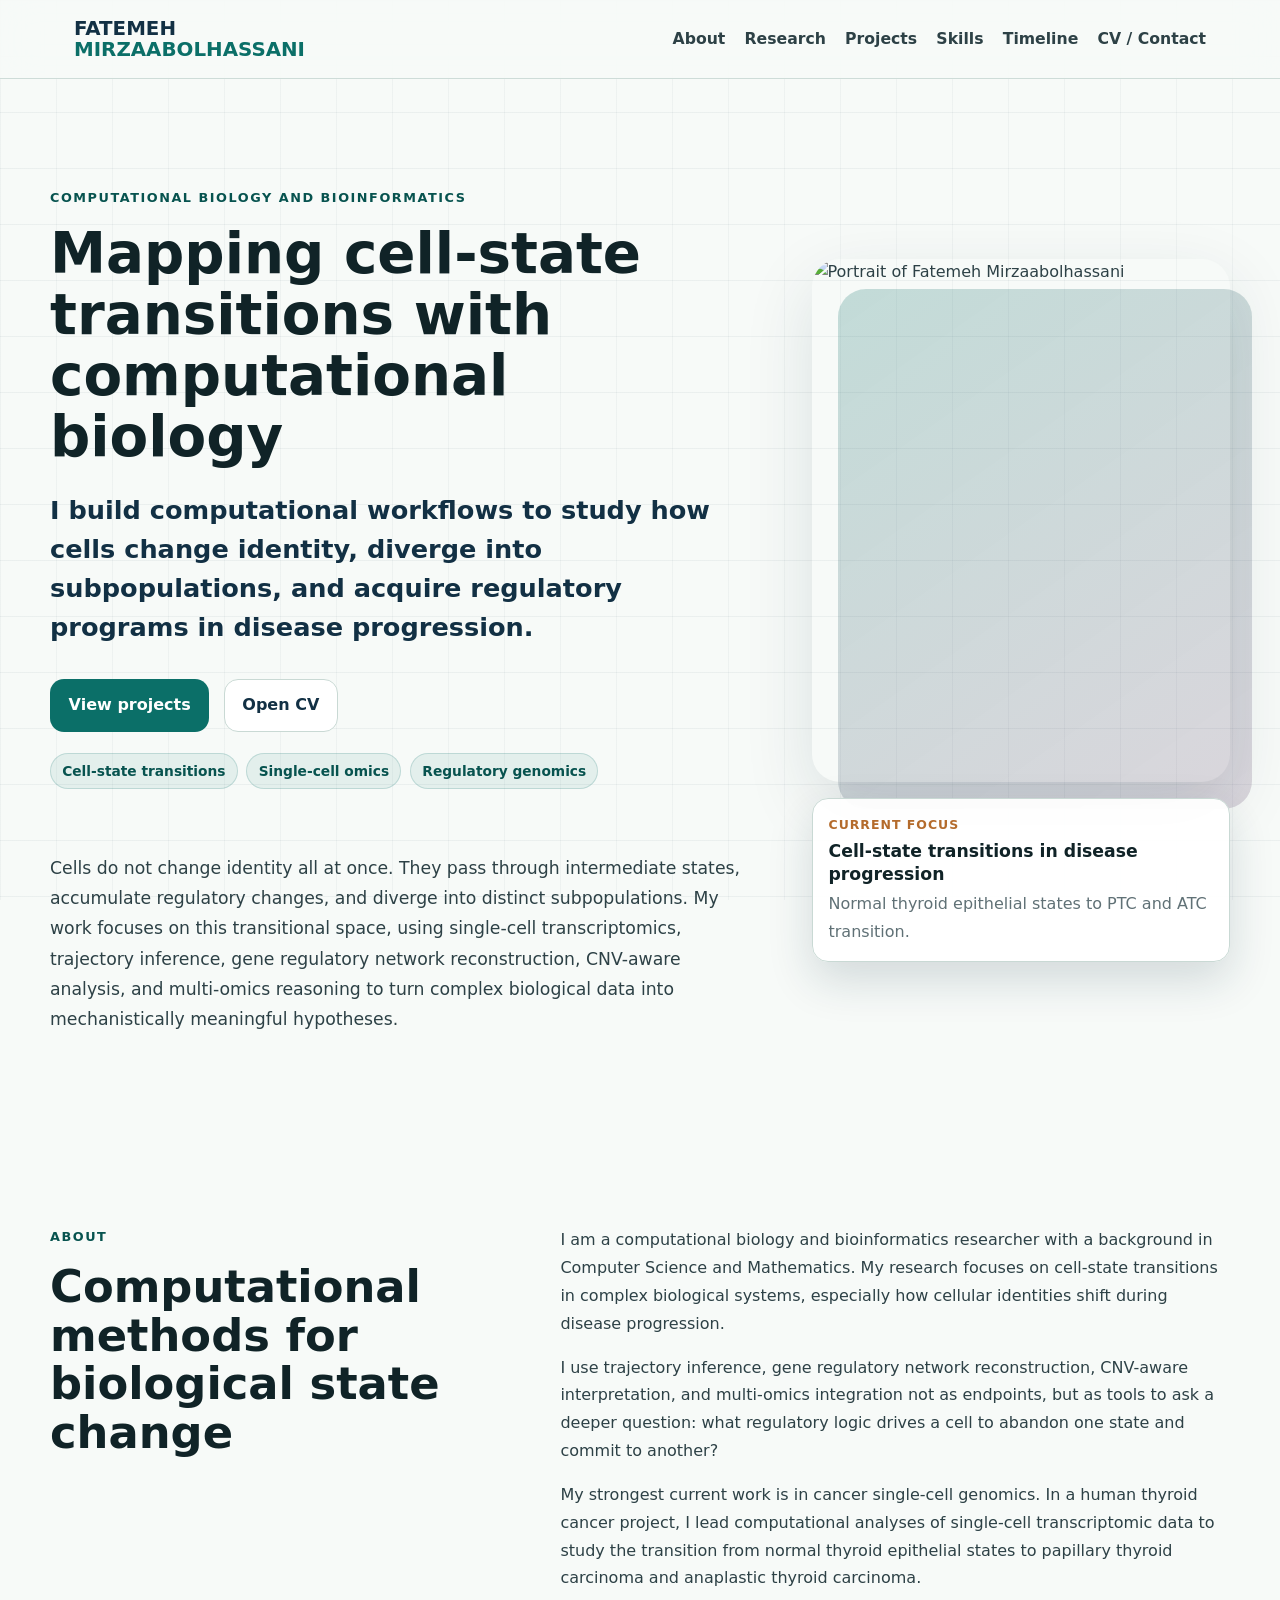
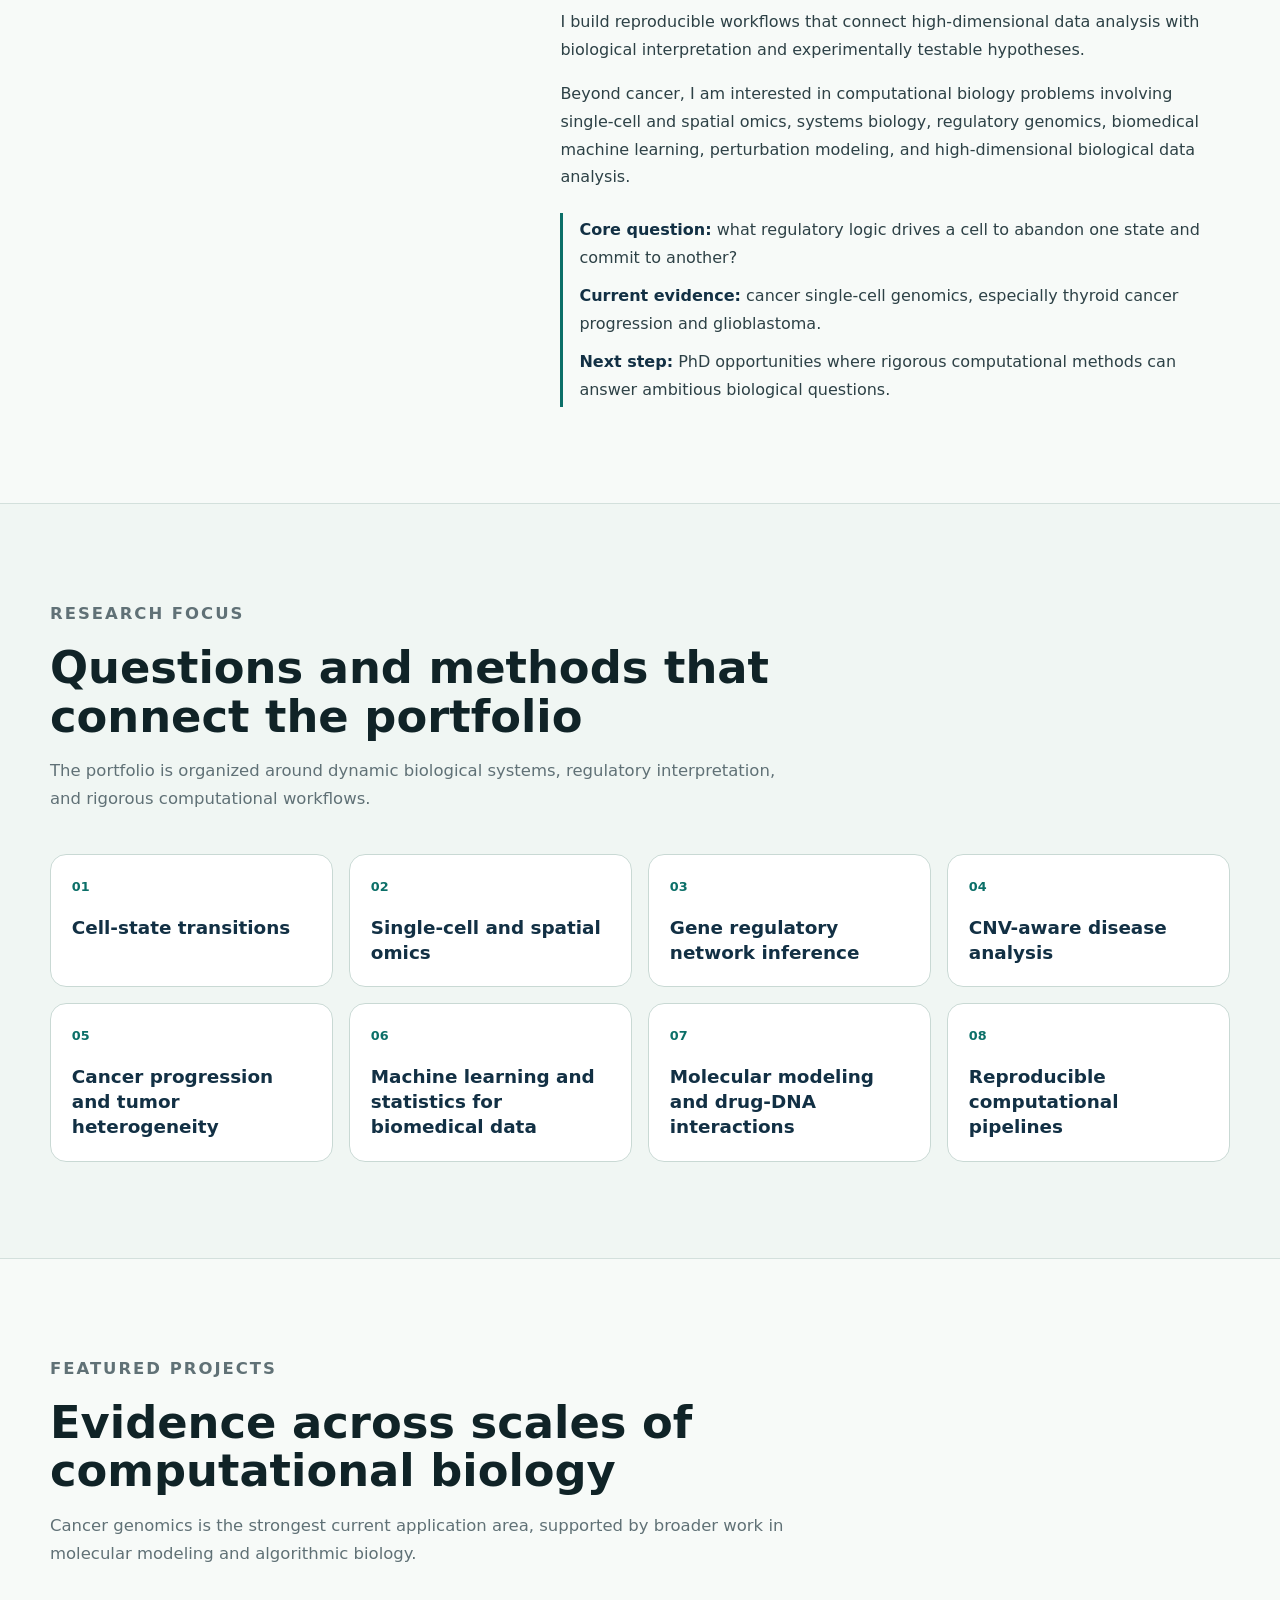
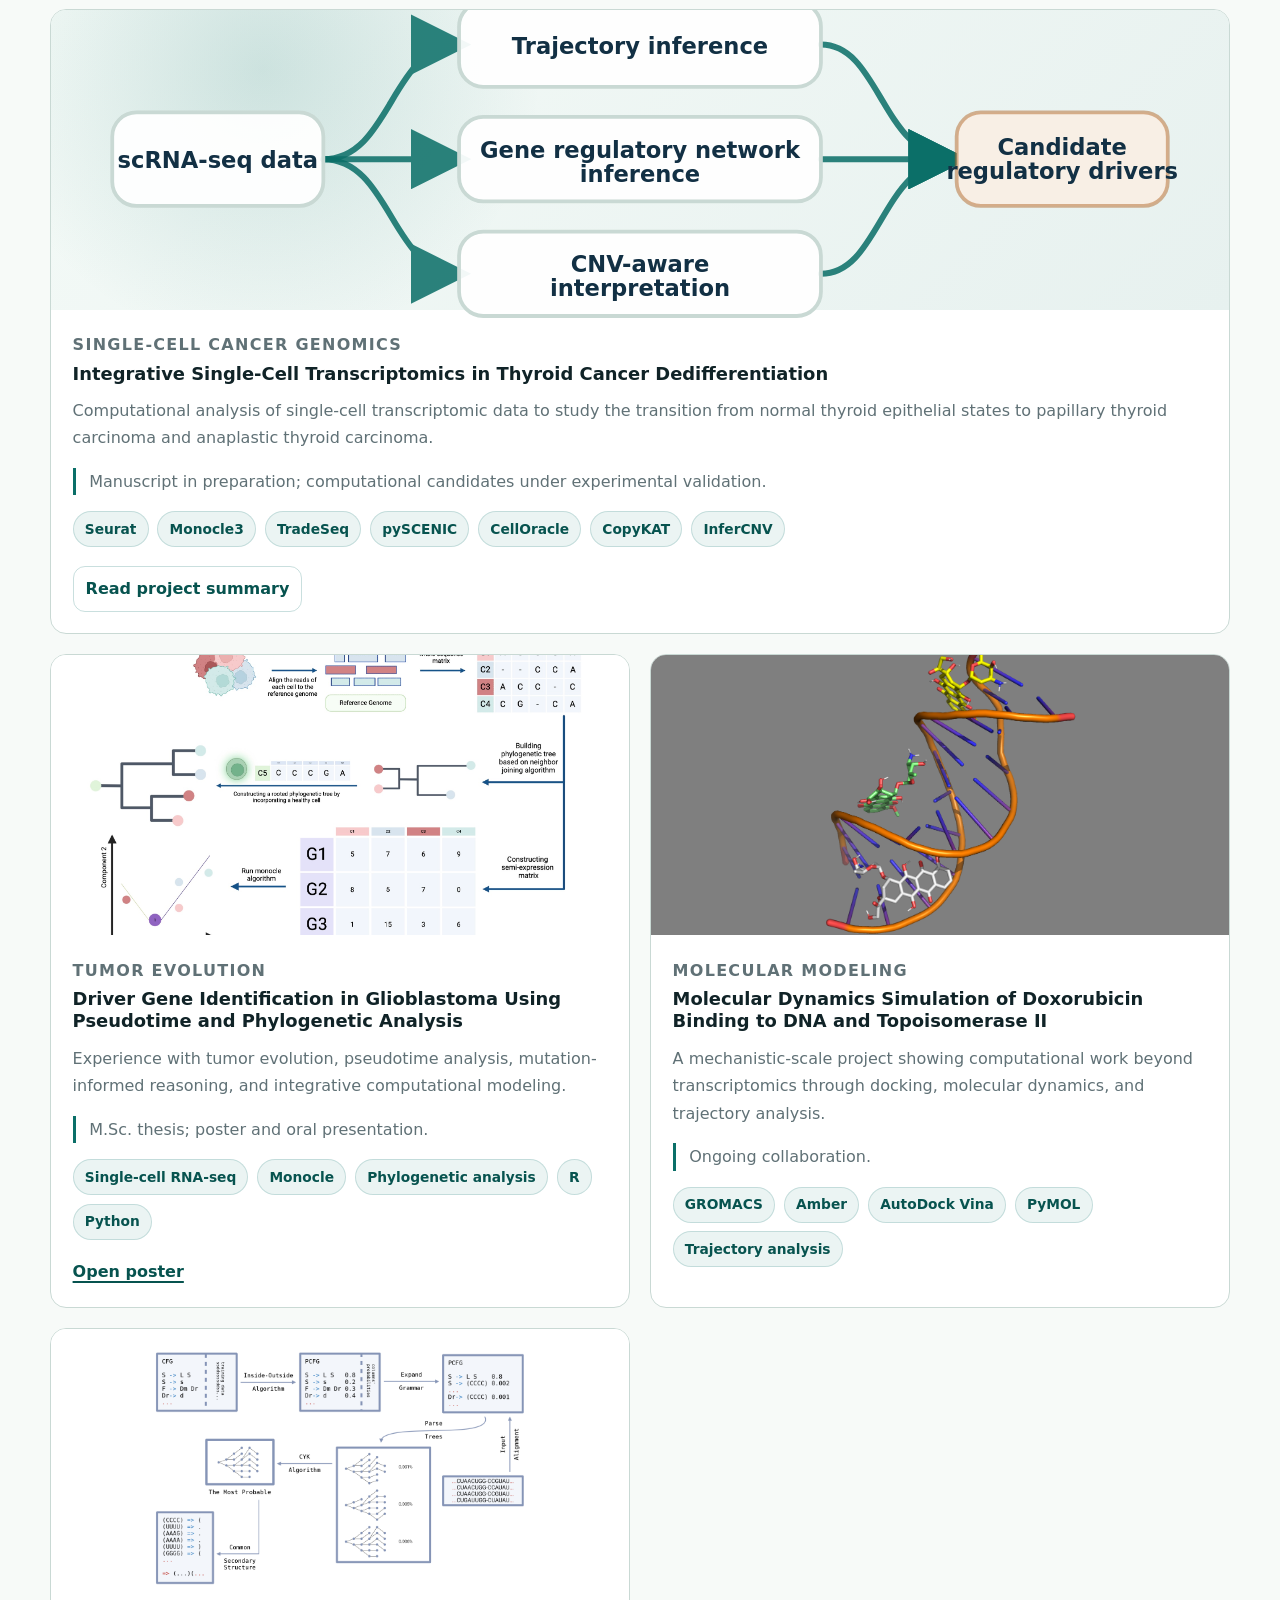
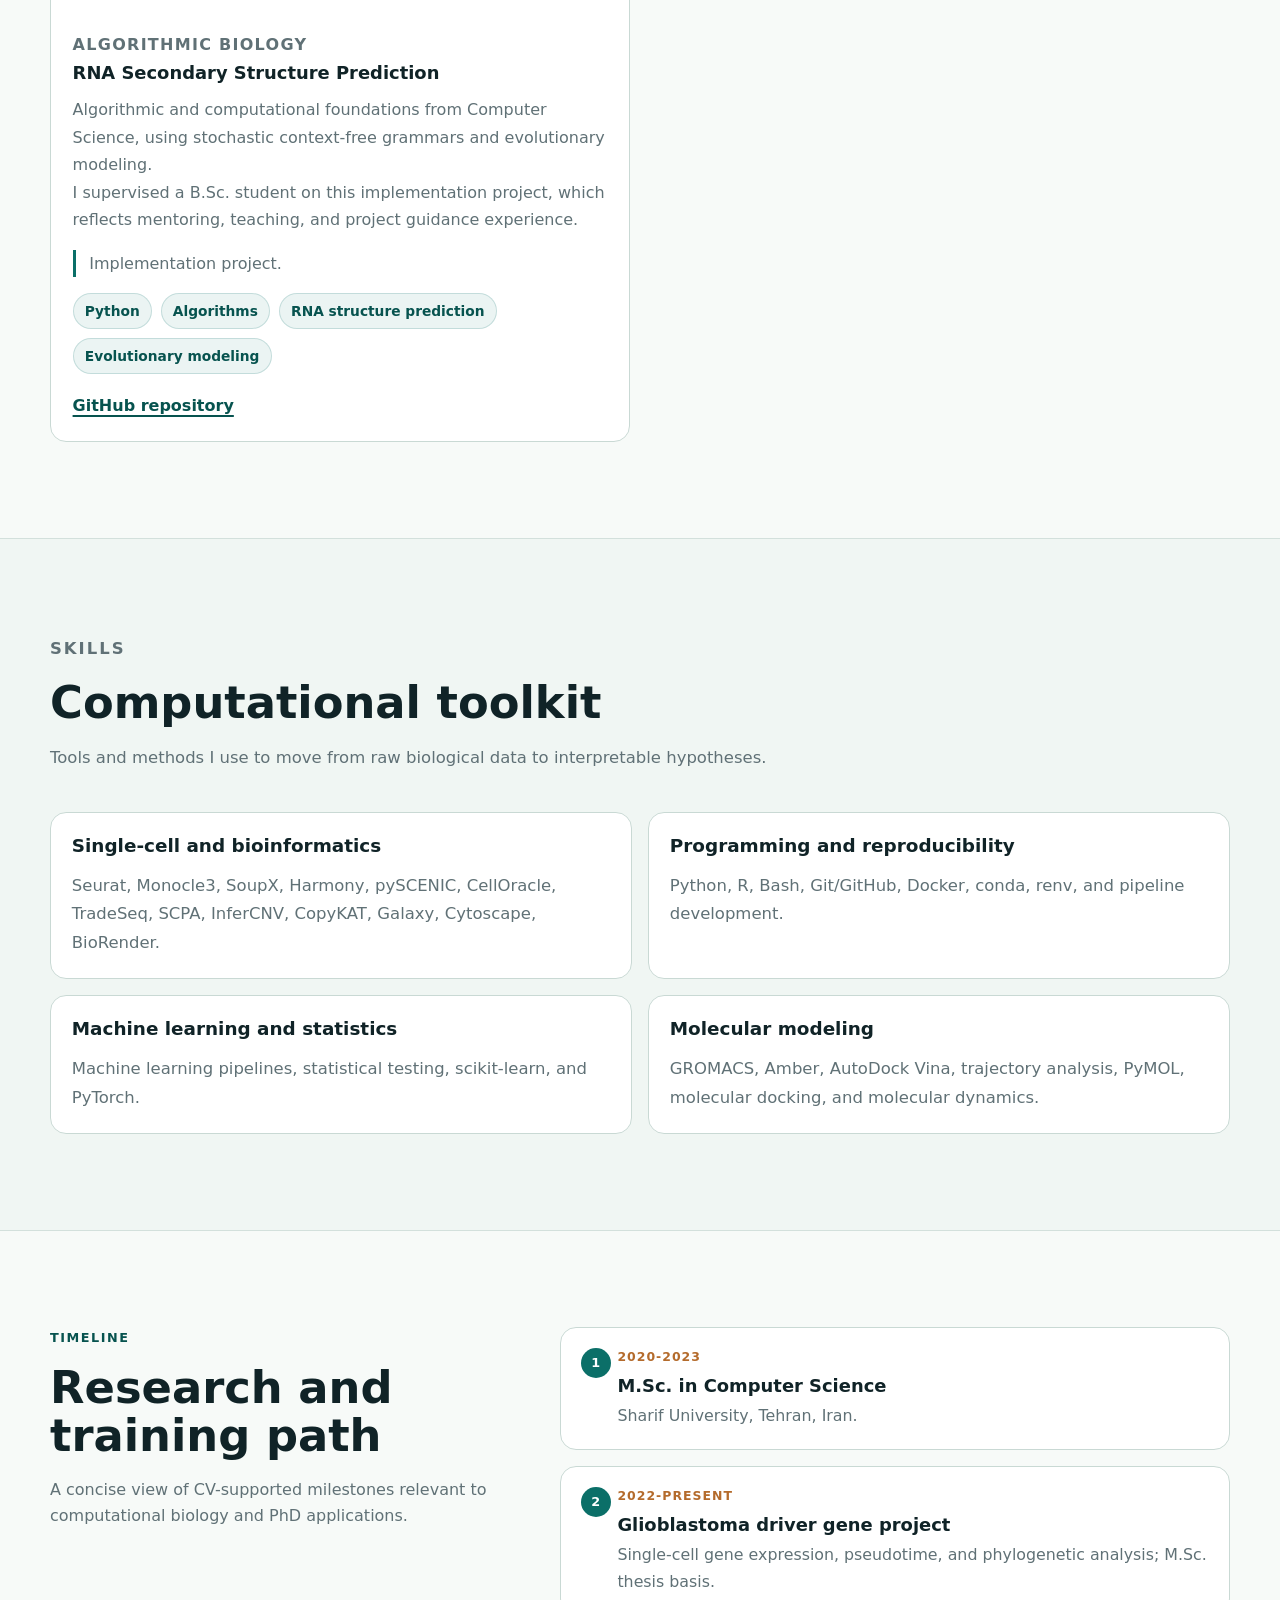
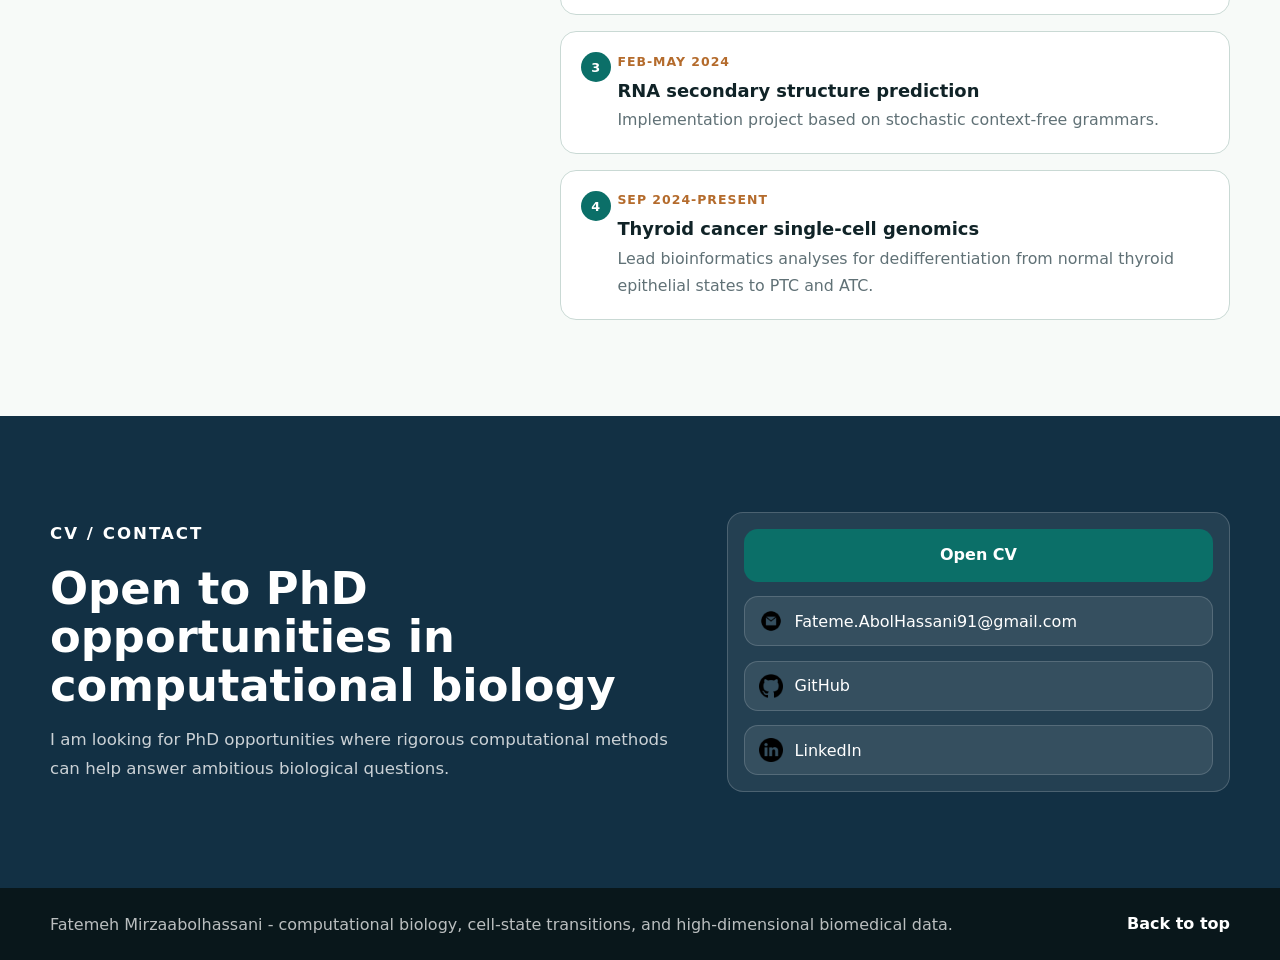
==== commit 478a3924: "Redesign portfolio homepage and add thyroid project page" ====
--- a/index.html
+++ b/index.html
@@ -251,58 +251,53 @@
 
           <div class="project-grid">
             <article class="project-card project-card-featured" id="thyroid-project">
-              <div class="pipeline-visual" aria-label="Thyroid cancer single-cell analysis pipeline">
-                <svg viewBox="0 0 760 260" role="img" aria-labelledby="thyroid-pipeline-title">
+              <div class="pipeline-visual" aria-label="Thyroid cancer single-cell analysis tree">
+                <svg viewBox="0 0 760 300" role="img" aria-labelledby="thyroid-pipeline-title">
                   <title id="thyroid-pipeline-title">
-                    Pipeline from single-cell RNA sequencing to candidate regulatory drivers
+                    Tree from scRNA-seq data to trajectory inference, gene regulatory network inference, and CNV-aware interpretation, ending in candidate regulatory drivers
                   </title>
                   <defs>
                     <marker
-                      id="arrowhead"
+                      id="tree-arrowhead"
                       markerWidth="10"
                       markerHeight="10"
                       refX="8"
                       refY="5"
                       orient="auto"
                     >
-                      <path d="M0,0 L10,5 L0,10 Z"></path>
+                      <path d="M0,0 L10,5 L0,10 Z" fill="#0b6f68"></path>
                     </marker>
                   </defs>
-                  <path class="pipeline-path" d="M70 80 H690 M690 80 V180 H70"></path>
-                  <g class="pipeline-node" transform="translate(34 48)">
-                    <circle cx="36" cy="32" r="32"></circle>
-                    <text x="36" y="28">scRNA</text>
-                    <text x="36" y="44">seq</text>
+
+                  <path class="pipeline-tree-line" d="M170 150 C215 150 215 74 260 74"></path>
+                  <path class="pipeline-tree-line" d="M170 150 C215 150 215 150 260 150"></path>
+                  <path class="pipeline-tree-line" d="M170 150 C215 150 215 226 260 226"></path>
+                  <path class="pipeline-tree-line" d="M500 74 C540 74 540 150 590 150"></path>
+                  <path class="pipeline-tree-line" d="M500 150 C540 150 540 150 590 150"></path>
+                  <path class="pipeline-tree-line" d="M500 226 C540 226 540 150 590 150"></path>
+
+                  <g class="pipeline-tree-node" transform="translate(30 119)">
+                    <rect width="140" height="62"></rect>
+                    <text x="70" y="37">scRNA-seq data</text>
                   </g>
-                  <g class="pipeline-node" transform="translate(158 48)">
-                    <circle cx="36" cy="32" r="32"></circle>
-                    <text x="36" y="28">QC</text>
-                    <text x="36" y="44">annot.</text>
+                  <g class="pipeline-tree-node" transform="translate(260 46)">
+                    <rect width="240" height="56"></rect>
+                    <text x="120" y="34">Trajectory inference</text>
                   </g>
-                  <g class="pipeline-node" transform="translate(282 48)">
-                    <circle cx="36" cy="32" r="32"></circle>
-                    <text x="36" y="28">traj.</text>
-                    <text x="36" y="44">infer.</text>
+                  <g class="pipeline-tree-node" transform="translate(260 122)">
+                    <rect width="240" height="56"></rect>
+                    <text x="120" y="27">Gene regulatory network</text>
+                    <text x="120" y="43">inference</text>
                   </g>
-                  <g class="pipeline-node" transform="translate(406 48)">
-                    <circle cx="36" cy="32" r="32"></circle>
-                    <text x="36" y="28">dynamic</text>
-                    <text x="36" y="44">genes</text>
+                  <g class="pipeline-tree-node" transform="translate(260 198)">
+                    <rect width="240" height="56"></rect>
+                    <text x="120" y="27">CNV-aware</text>
+                    <text x="120" y="43">interpretation</text>
                   </g>
-                  <g class="pipeline-node" transform="translate(530 48)">
-                    <circle cx="36" cy="32" r="32"></circle>
-                    <text x="36" y="28">GRN</text>
-                    <text x="36" y="44">infer.</text>
-                  </g>
-                  <g class="pipeline-node" transform="translate(654 48)">
-                    <circle cx="36" cy="32" r="32"></circle>
-                    <text x="36" y="28">CNV</text>
-                    <text x="36" y="44">aware</text>
-                  </g>
-                  <g class="pipeline-node pipeline-node-final" transform="translate(34 148)">
-                    <circle cx="36" cy="32" r="32"></circle>
-                    <text x="36" y="28">driver</text>
-                    <text x="36" y="44">candidates</text>
+                  <g class="pipeline-tree-node pipeline-tree-final" transform="translate(590 119)">
+                    <rect width="140" height="62"></rect>
+                    <text x="70" y="28">Candidate</text>
+                    <text x="70" y="44">regulatory drivers</text>
                   </g>
                 </svg>
               </div>
@@ -320,11 +315,6 @@
                   Manuscript in preparation; computational candidates under experimental
                   validation.
                 </p>
-                <p class="pipeline-copy">
-                  Pipeline: scRNA-seq to QC and annotation to trajectory inference to
-                  dynamic gene expression to GRN inference to CNV-aware interpretation
-                  to candidate regulatory drivers.
-                </p>
                 <ul class="tag-list">
                   <li>Seurat</li>
                   <li>Monocle3</li>
@@ -336,7 +326,7 @@
                 </ul>
                 <a
                   class="text-link project-summary-link"
-                  href="#thyroid-project-summary"
+                  href="projects/thyroid-single-cell.html"
                   aria-label="Read thyroid project summary"
                 >
                   Read project summary
@@ -367,7 +357,7 @@
                 </ul>
                 <a
                   class="text-link"
-                  href="assets/poster/GBM_poster.pdf"
+                  href="assets/Glioblastoma_Poster.pdf"
                   target="_blank"
                   rel="noreferrer"
                   aria-label="Open glioblastoma poster PDF"
@@ -405,14 +395,11 @@
             </article>
 
             <article class="project-card">
-              <div class="algorithm-visual" aria-label="Static algorithmic RNA structure visual">
-                <code>RNA -> grammar -> structure</code>
-                <div class="rna-lines" aria-hidden="true">
-                  <span></span>
-                  <span></span>
-                  <span></span>
-                </div>
-              </div>
+              <img
+                src="assets/images/rna-secondary-structure.png"
+                alt="Workflow diagram for RNA secondary structure prediction using context-free grammars, probabilistic grammars, parse trees, and CYK algorithm"
+                class="project-image project-image-contain"
+              />
               <div class="project-content">
                 <p class="project-kicker">Algorithmic biology</p>
                 <h3>RNA Secondary Structure Prediction</h3>
@@ -420,13 +407,26 @@
                   Algorithmic and computational foundations from Computer Science, using
                   stochastic context-free grammars and evolutionary modeling.
                 </p>
-                <p class="project-status">Implementation project; GitHub repository available.</p>
+                <p>
+                  I supervised a B.Sc. student on this implementation project, which
+                  reflects mentoring, teaching, and project guidance experience.
+                </p>
+                <p class="project-status">Implementation project.</p>
                 <ul class="tag-list">
                   <li>Python</li>
                   <li>Algorithms</li>
                   <li>RNA structure prediction</li>
                   <li>Evolutionary modeling</li>
                 </ul>
+                <a
+                  class="text-link"
+                  href="https://github.com/Mr-Ahmadi/RNA-Secondary-Structure-Prediction"
+                  target="_blank"
+                  rel="noreferrer"
+                  aria-label="Open RNA Secondary Structure Prediction GitHub repository"
+                >
+                  GitHub repository
+                </a>
               </div>
             </article>
           </div>
@@ -489,11 +489,6 @@
           </div>
 
           <ol class="timeline-list">
-            <li>
-              <time>2016-2020</time>
-              <h3>B.Sc. in Computer Science</h3>
-              <p>Alzahra University, Tehran, Iran.</p>
-            </li>
             <li>
               <time>2020-2023</time>
               <h3>M.Sc. in Computer Science</h3>
@@ -519,11 +514,6 @@
                 Lead bioinformatics analyses for dedifferentiation from normal thyroid
                 epithelial states to PTC and ATC.
               </p>
-            </li>
-            <li>
-              <time>2025-present</time>
-              <h3>Molecular dynamics collaboration</h3>
-              <p>Doxorubicin binding to DNA and Topoisomerase II.</p>
             </li>
           </ol>
         </div>
--- a/style.css
+++ b/style.css
@@ -522,6 +522,12 @@
   width: 100%;
 }
 
+.project-image-contain {
+  background: #ffffff;
+  object-fit: contain;
+  padding: 1rem;
+}
+
 .pipeline-visual {
   align-items: center;
   background:
@@ -560,6 +566,35 @@
 }
 
 .pipeline-node-final circle {
+  fill: #f8efe5;
+  stroke: rgba(180, 107, 44, 0.5);
+}
+
+.pipeline-tree-line {
+  fill: none;
+  marker-end: url("#tree-arrowhead");
+  opacity: 0.86;
+  stroke: var(--teal);
+  stroke-linecap: round;
+  stroke-linejoin: round;
+  stroke-width: 4;
+}
+
+.pipeline-tree-node rect {
+  fill: rgba(255, 255, 255, 0.94);
+  rx: 16;
+  stroke: var(--line);
+  stroke-width: 2.5;
+}
+
+.pipeline-tree-node text {
+  fill: var(--navy);
+  font-size: 15px;
+  font-weight: 850;
+  text-anchor: middle;
+}
+
+.pipeline-tree-final rect {
   fill: #f8efe5;
   stroke: rgba(180, 107, 44, 0.5);
 }
@@ -787,6 +822,162 @@
   width: 24px;
 }
 
+.project-detail-hero {
+  padding-top: 108px;
+}
+
+.project-detail-grid {
+  align-items: end;
+  display: grid;
+  gap: clamp(2rem, 5vw, 5rem);
+  grid-template-columns: minmax(0, 1.2fr) minmax(280px, 0.65fr);
+}
+
+.detail-status-card,
+.detail-card {
+  background: var(--surface);
+  border: 1px solid var(--line);
+  border-radius: var(--radius-card);
+  box-shadow: 0 18px 45px rgba(18, 48, 68, 0.08);
+  padding: 1.25rem;
+}
+
+.detail-card p {
+  line-height: 1.76;
+}
+
+.detail-flow {
+  display: grid;
+  gap: 1rem;
+  position: relative;
+}
+
+.detail-flow::before {
+  background: linear-gradient(var(--teal), rgba(11, 111, 104, 0.1));
+  border-radius: var(--radius-pill);
+  content: "";
+  inset: 0 auto 0 17px;
+  opacity: 0.45;
+  position: absolute;
+  width: 3px;
+}
+
+.detail-flow-item {
+  color: var(--text);
+  font-size: 1.08rem;
+  line-height: 1.78;
+  margin: 0;
+  padding-left: 4rem;
+  position: relative;
+}
+
+.detail-flow-item span {
+  align-items: center;
+  background: var(--teal);
+  border: 3px solid var(--surface-muted);
+  border-radius: 50%;
+  color: #ffffff;
+  display: flex;
+  font-size: 0.76rem;
+  font-weight: 900;
+  height: 36px;
+  justify-content: center;
+  left: 0;
+  position: absolute;
+  top: 0.12rem;
+  width: 36px;
+}
+
+.detail-flow-item strong {
+  color: var(--navy);
+  display: block;
+  line-height: 1.35;
+  margin-bottom: 0.35rem;
+}
+
+.detail-flow-role {
+  background:
+    linear-gradient(90deg, rgba(11, 111, 104, 0.08), transparent 70%);
+  border-left: 3px solid var(--teal);
+  border-radius: 0 var(--radius-card) var(--radius-card) 0;
+  gap: 1.65rem;
+  padding: 1rem 0 1rem 0;
+}
+
+.detail-flow-role::before {
+  display: none;
+}
+
+.detail-flow-role .detail-flow-item span {
+  left: -18px;
+}
+
+.detail-flow-item em {
+  color: var(--teal-dark);
+  display: block;
+  font-style: normal;
+  font-weight: 850;
+  line-height: 1.45;
+  margin-bottom: 0.45rem;
+}
+
+.collaboration-note {
+  border-left: 3px solid var(--teal);
+  padding-left: 1.25rem;
+}
+
+.collaboration-note p {
+  color: var(--text);
+  font-size: 1.05rem;
+  line-height: 1.76;
+}
+
+.detail-pipeline {
+  background:
+    radial-gradient(circle at 18% 20%, rgba(11, 111, 104, 0.12), transparent 28%),
+    linear-gradient(135deg, #f4faf7, #e7f1ef);
+  border: 1px solid var(--line);
+  border-radius: var(--radius-card);
+  overflow-x: auto;
+  padding: 1.25rem;
+}
+
+.detail-pipeline ol {
+  display: grid;
+  gap: 0.9rem;
+  grid-template-columns: repeat(9, minmax(150px, 1fr));
+  list-style: none;
+  margin: 0;
+  min-width: 1380px;
+  padding: 0;
+}
+
+.detail-pipeline li {
+  align-items: center;
+  background: rgba(255, 255, 255, 0.9);
+  border: 1px solid rgba(11, 111, 104, 0.2);
+  border-radius: 14px;
+  color: var(--navy);
+  display: flex;
+  font-size: 0.96rem;
+  font-weight: 800;
+  justify-content: center;
+  line-height: 1.35;
+  min-height: 88px;
+  padding: 0.8rem;
+  position: relative;
+  text-align: center;
+}
+
+.detail-pipeline li:not(:last-child)::after {
+  color: var(--teal);
+  content: "->";
+  font-weight: 900;
+  position: absolute;
+  right: -1.05rem;
+  z-index: 1;
+}
+
 .site-footer {
   background: #09171b;
   color: rgba(255, 255, 255, 0.76);
--- a/mediaqueries.css
+++ b/mediaqueries.css
@@ -17,6 +17,7 @@
 
   .hero-grid,
   .two-column,
+  .project-detail-grid,
   .contact-grid {
     grid-template-columns: 1fr;
   }
@@ -57,6 +58,10 @@
   }
 
   .hero {
+    padding-top: 72px;
+  }
+
+  .project-detail-hero {
     padding-top: 72px;
   }
 
@@ -130,6 +135,17 @@
     padding: 1rem 1rem 1rem 3.15rem;
   }
 
+  .detail-pipeline ol {
+    grid-template-columns: 1fr;
+    min-width: 0;
+  }
+
+  .detail-pipeline li:not(:last-child)::after {
+    bottom: -1.05rem;
+    right: auto;
+    transform: rotate(90deg);
+  }
+
   .footer-inner {
     align-items: flex-start;
     flex-direction: column;
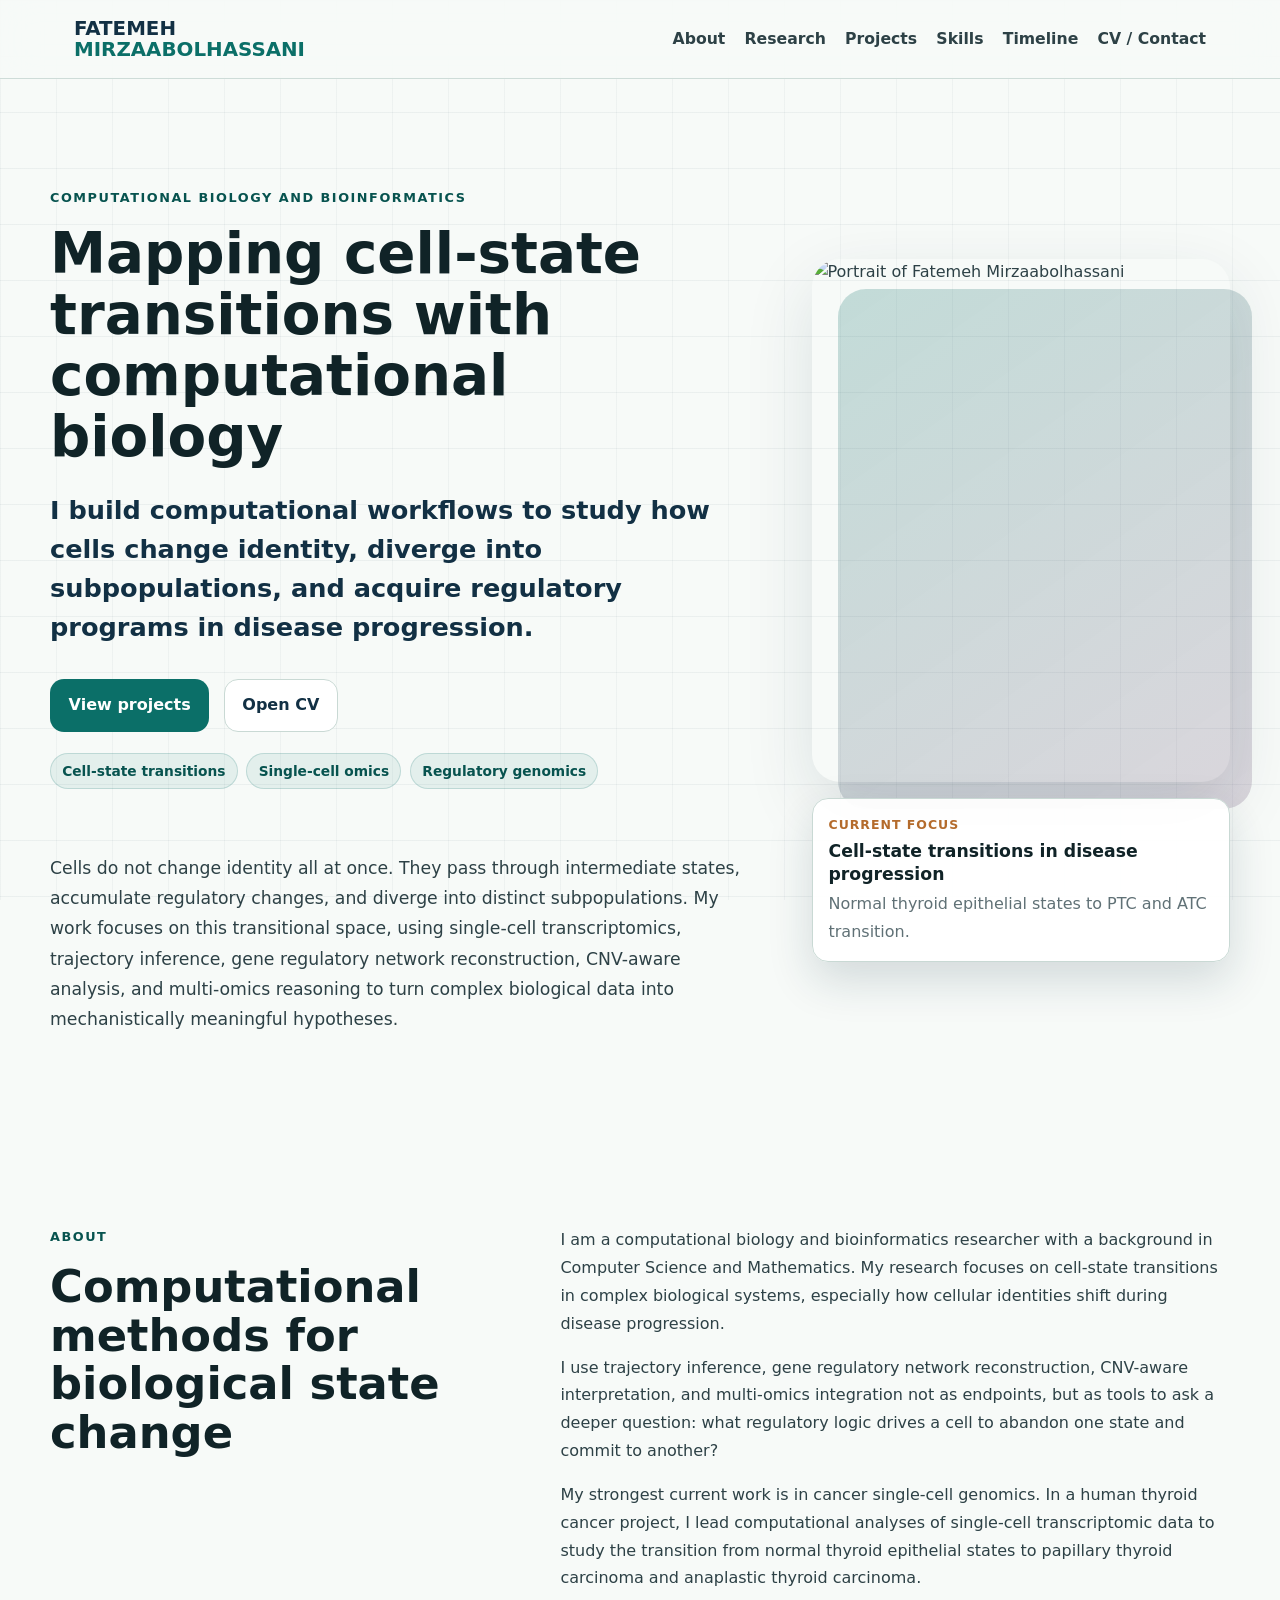
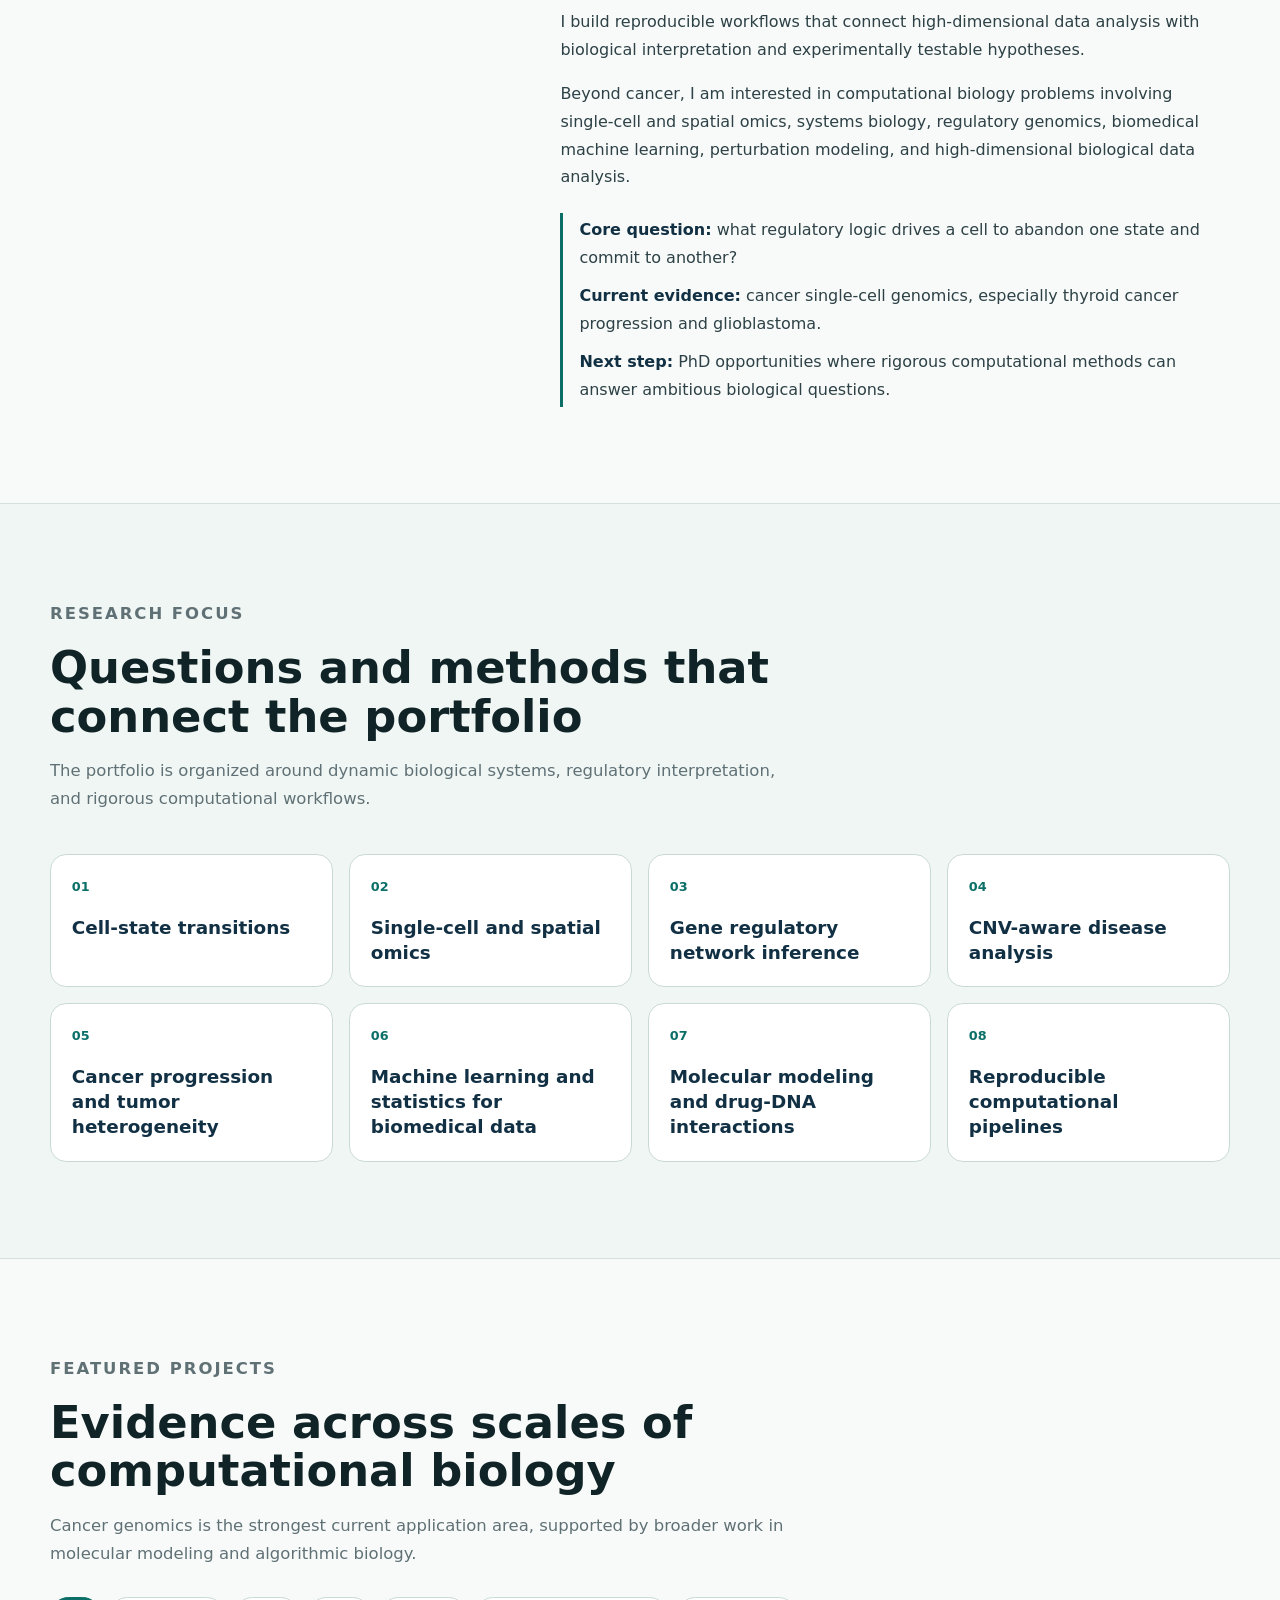
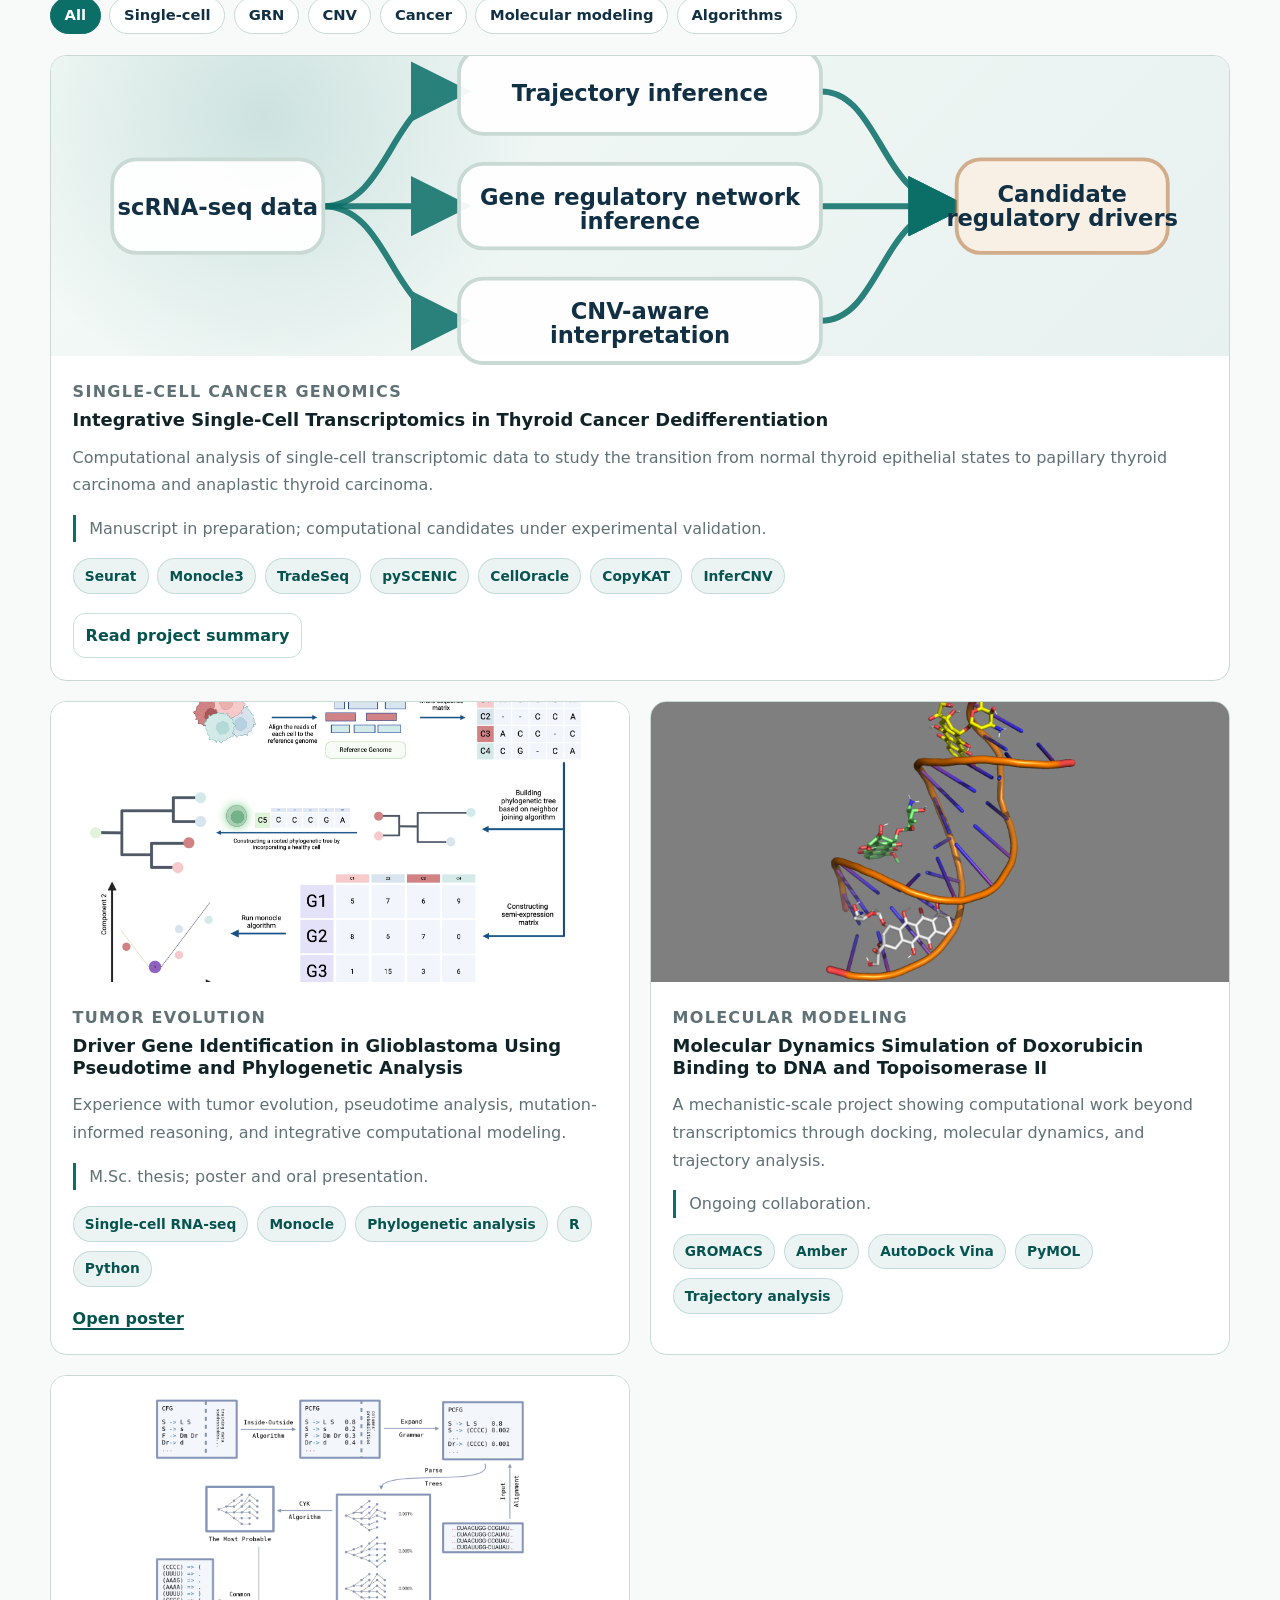
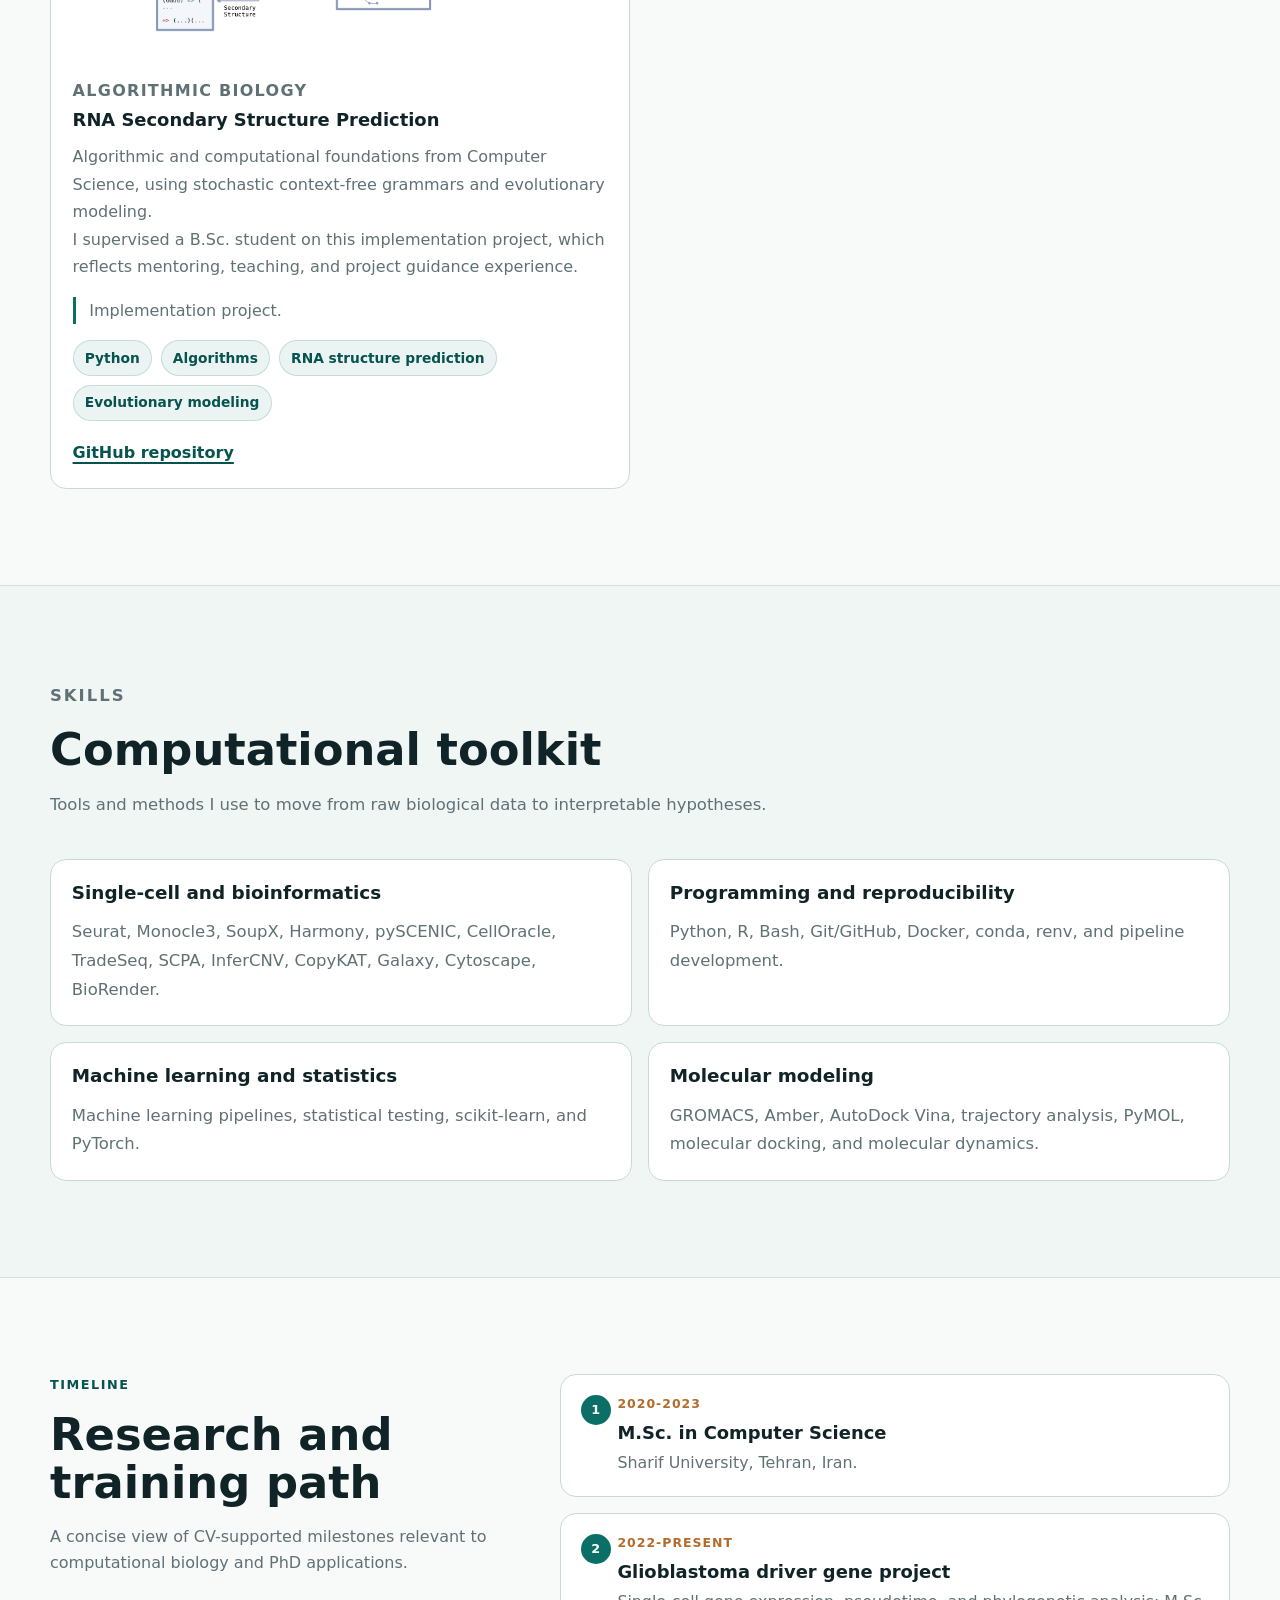
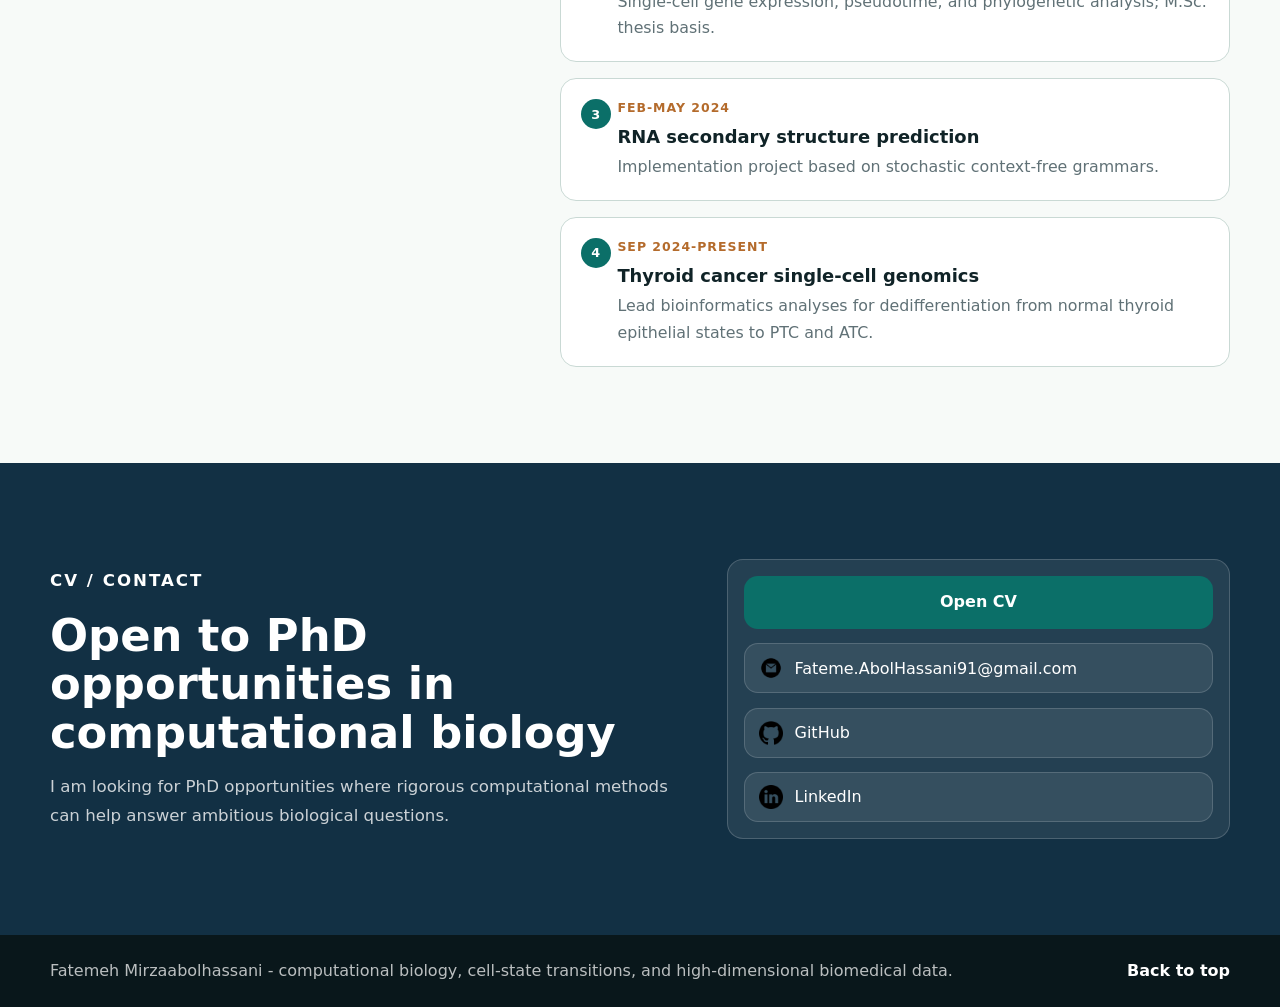
==== commit 8fb66da3: "Add project filters with tag-based filtering Introduce a filter UI and tag-driven filtering for the " ====
--- a/index.html
+++ b/index.html
@@ -249,8 +249,36 @@
             </p>
           </div>
 
+          <div class="project-filters" aria-label="Filter featured projects">
+            <button class="filter-button is-active" type="button" data-filter="all" aria-pressed="true">
+              All
+            </button>
+            <button class="filter-button" type="button" data-filter="single-cell" aria-pressed="false">
+              Single-cell
+            </button>
+            <button class="filter-button" type="button" data-filter="grn" aria-pressed="false">
+              GRN
+            </button>
+            <button class="filter-button" type="button" data-filter="cnv" aria-pressed="false">
+              CNV
+            </button>
+            <button class="filter-button" type="button" data-filter="cancer" aria-pressed="false">
+              Cancer
+            </button>
+            <button class="filter-button" type="button" data-filter="molecular-modeling" aria-pressed="false">
+              Molecular modeling
+            </button>
+            <button class="filter-button" type="button" data-filter="algorithms" aria-pressed="false">
+              Algorithms
+            </button>
+          </div>
+
           <div class="project-grid">
-            <article class="project-card project-card-featured" id="thyroid-project">
+            <article
+              class="project-card project-card-featured"
+              id="thyroid-project"
+              data-tags="single-cell cancer grn cnv trajectory"
+            >
               <div class="pipeline-visual" aria-label="Thyroid cancer single-cell analysis tree">
                 <svg viewBox="0 0 760 300" role="img" aria-labelledby="thyroid-pipeline-title">
                   <title id="thyroid-pipeline-title">
@@ -334,7 +362,7 @@
               </div>
             </article>
 
-            <article class="project-card">
+            <article class="project-card" data-tags="single-cell cancer pseudotime phylogenetics">
               <img
                 src="assets/images/gbm-pseudotime.jpg"
                 alt="Glioblastoma project visual showing pseudotime and phylogenetic analysis workflow"
@@ -369,7 +397,7 @@
               </div>
             </article>
 
-            <article class="project-card">
+            <article class="project-card" data-tags="molecular-modeling md drug-dna">
               <img
                 src="assets/images/doxorubicin-dna.png"
                 alt="Molecular visualization of doxorubicin bound to DNA"
@@ -394,7 +422,7 @@
               </div>
             </article>
 
-            <article class="project-card">
+            <article class="project-card" data-tags="algorithms rna computational-biology">
               <img
                 src="assets/images/rna-secondary-structure.png"
                 alt="Workflow diagram for RNA secondary structure prediction using context-free grammars, probabilistic grammars, parse trees, and CYK algorithm"
--- a/style.css
+++ b/style.css
@@ -505,8 +505,42 @@
   grid-template-columns: repeat(2, minmax(0, 1fr));
 }
 
+.project-filters {
+  display: flex;
+  flex-wrap: wrap;
+  gap: 0.55rem;
+  margin: -0.75rem 0 1.35rem;
+}
+
+.filter-button {
+  background: var(--surface);
+  border: 1px solid var(--line);
+  border-radius: var(--radius-pill);
+  color: var(--navy);
+  cursor: pointer;
+  font: inherit;
+  font-size: 0.92rem;
+  font-weight: 800;
+  line-height: 1.2;
+  padding: 0.55rem 0.85rem;
+  transition: background 180ms ease, border-color 180ms ease, color 180ms ease, opacity 180ms ease;
+}
+
+.filter-button:hover,
+.filter-button.is-active {
+  background: var(--teal);
+  border-color: var(--teal);
+  color: #ffffff;
+}
+
 .project-card {
   overflow: hidden;
+  transition: opacity 180ms ease;
+}
+
+.project-card.is-hidden {
+  display: none;
+  opacity: 0;
 }
 
 .project-card-featured {
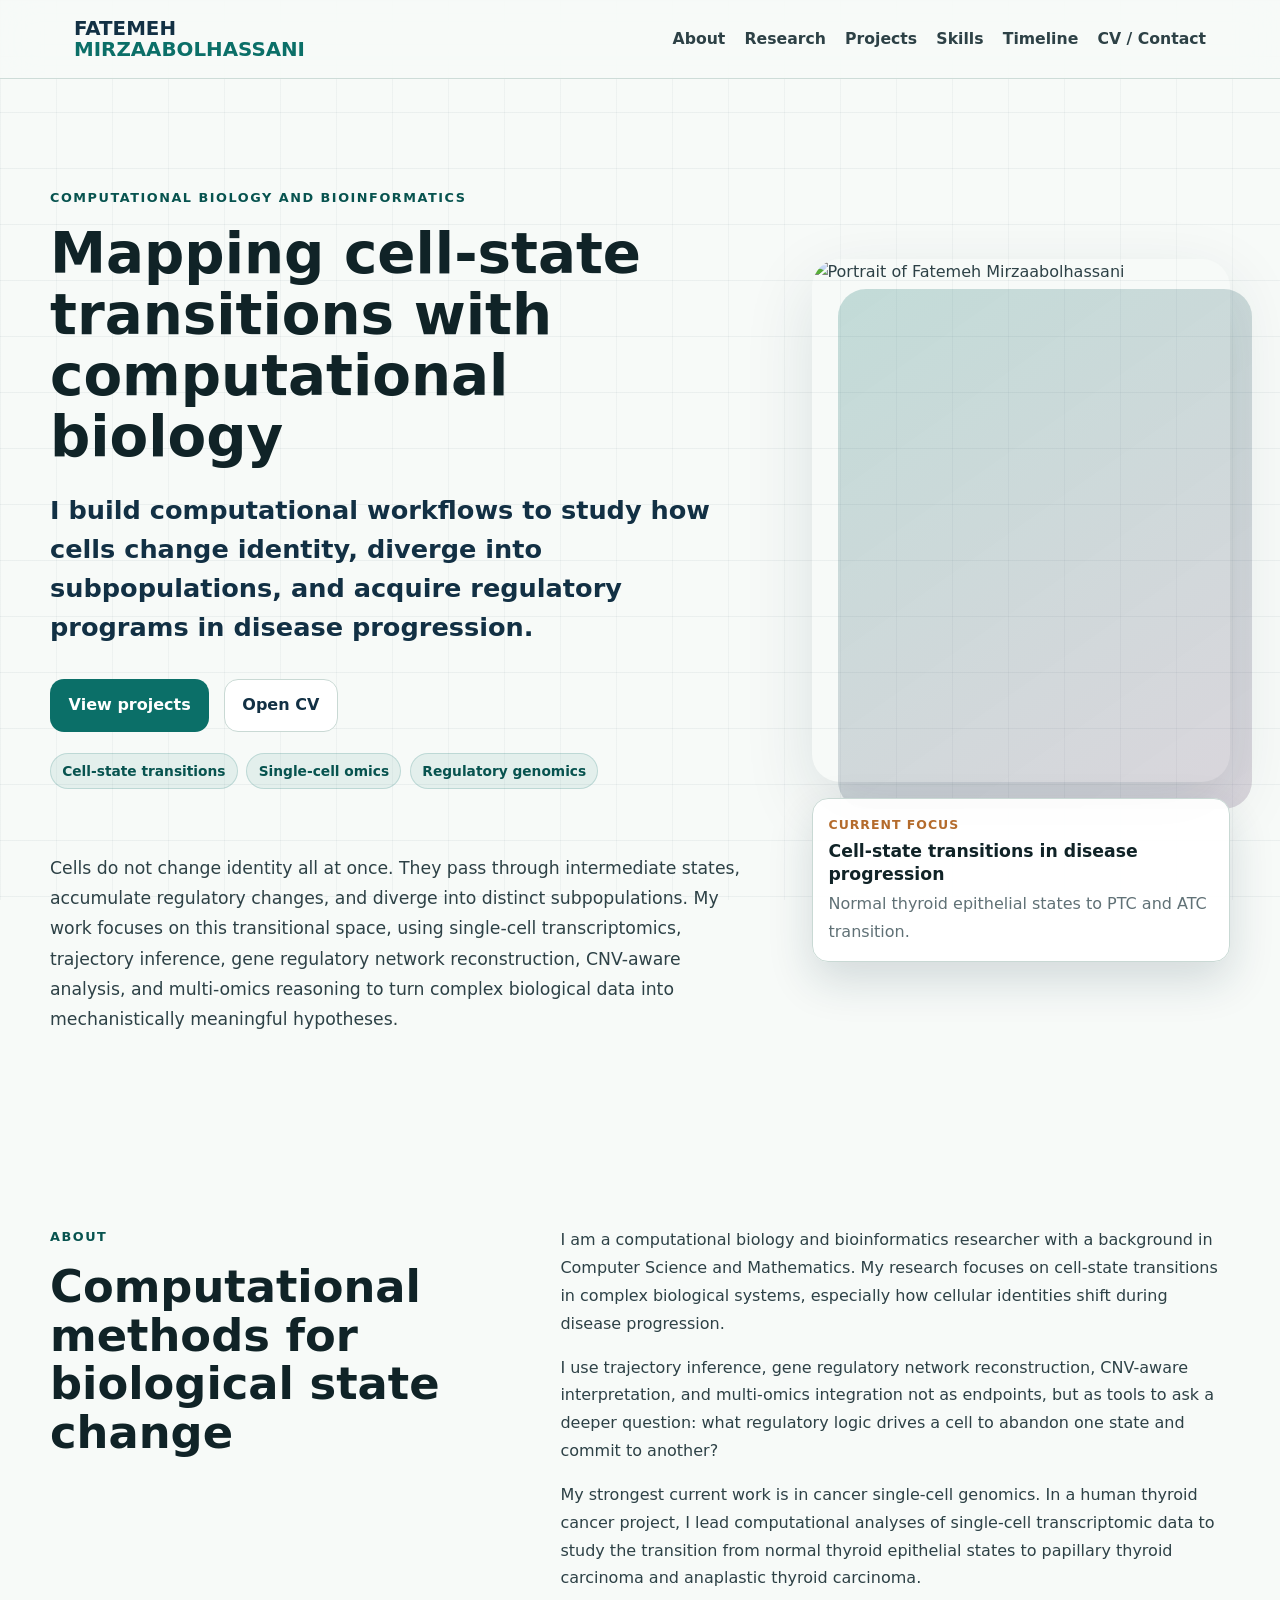
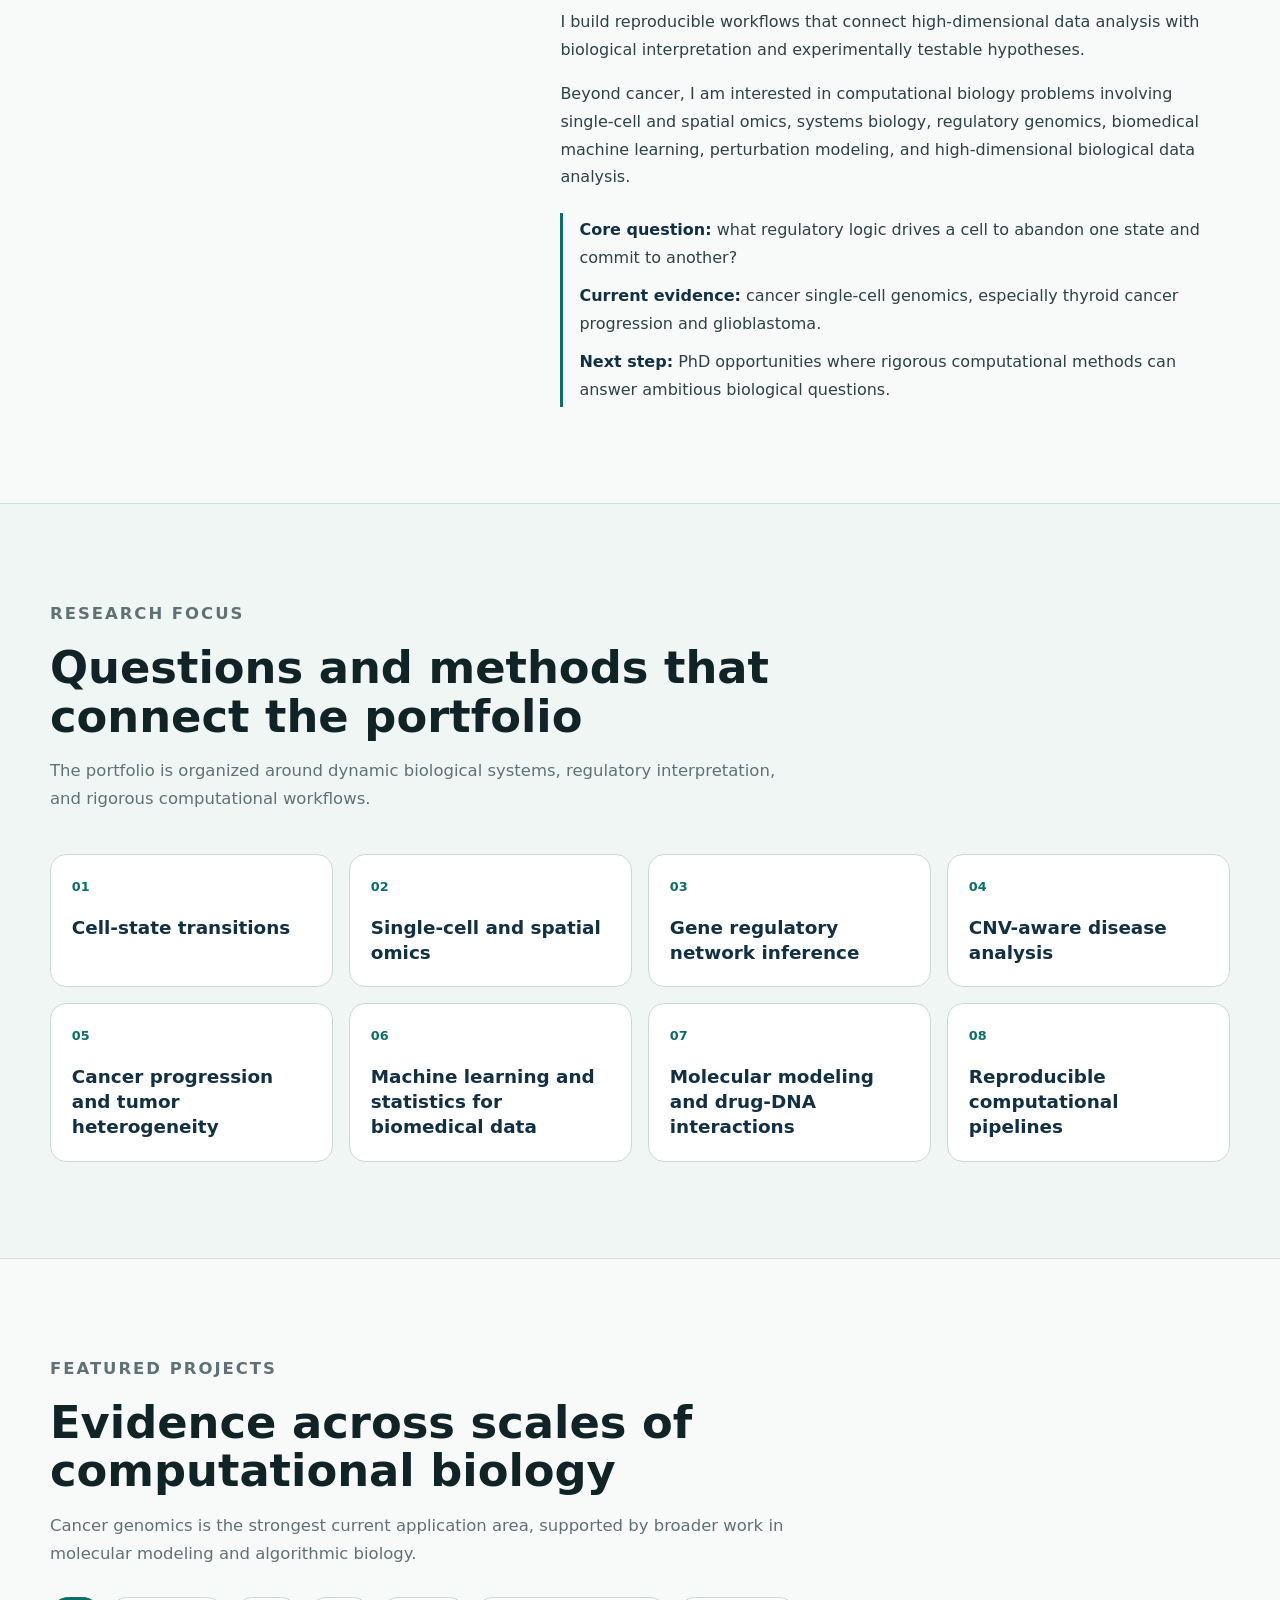
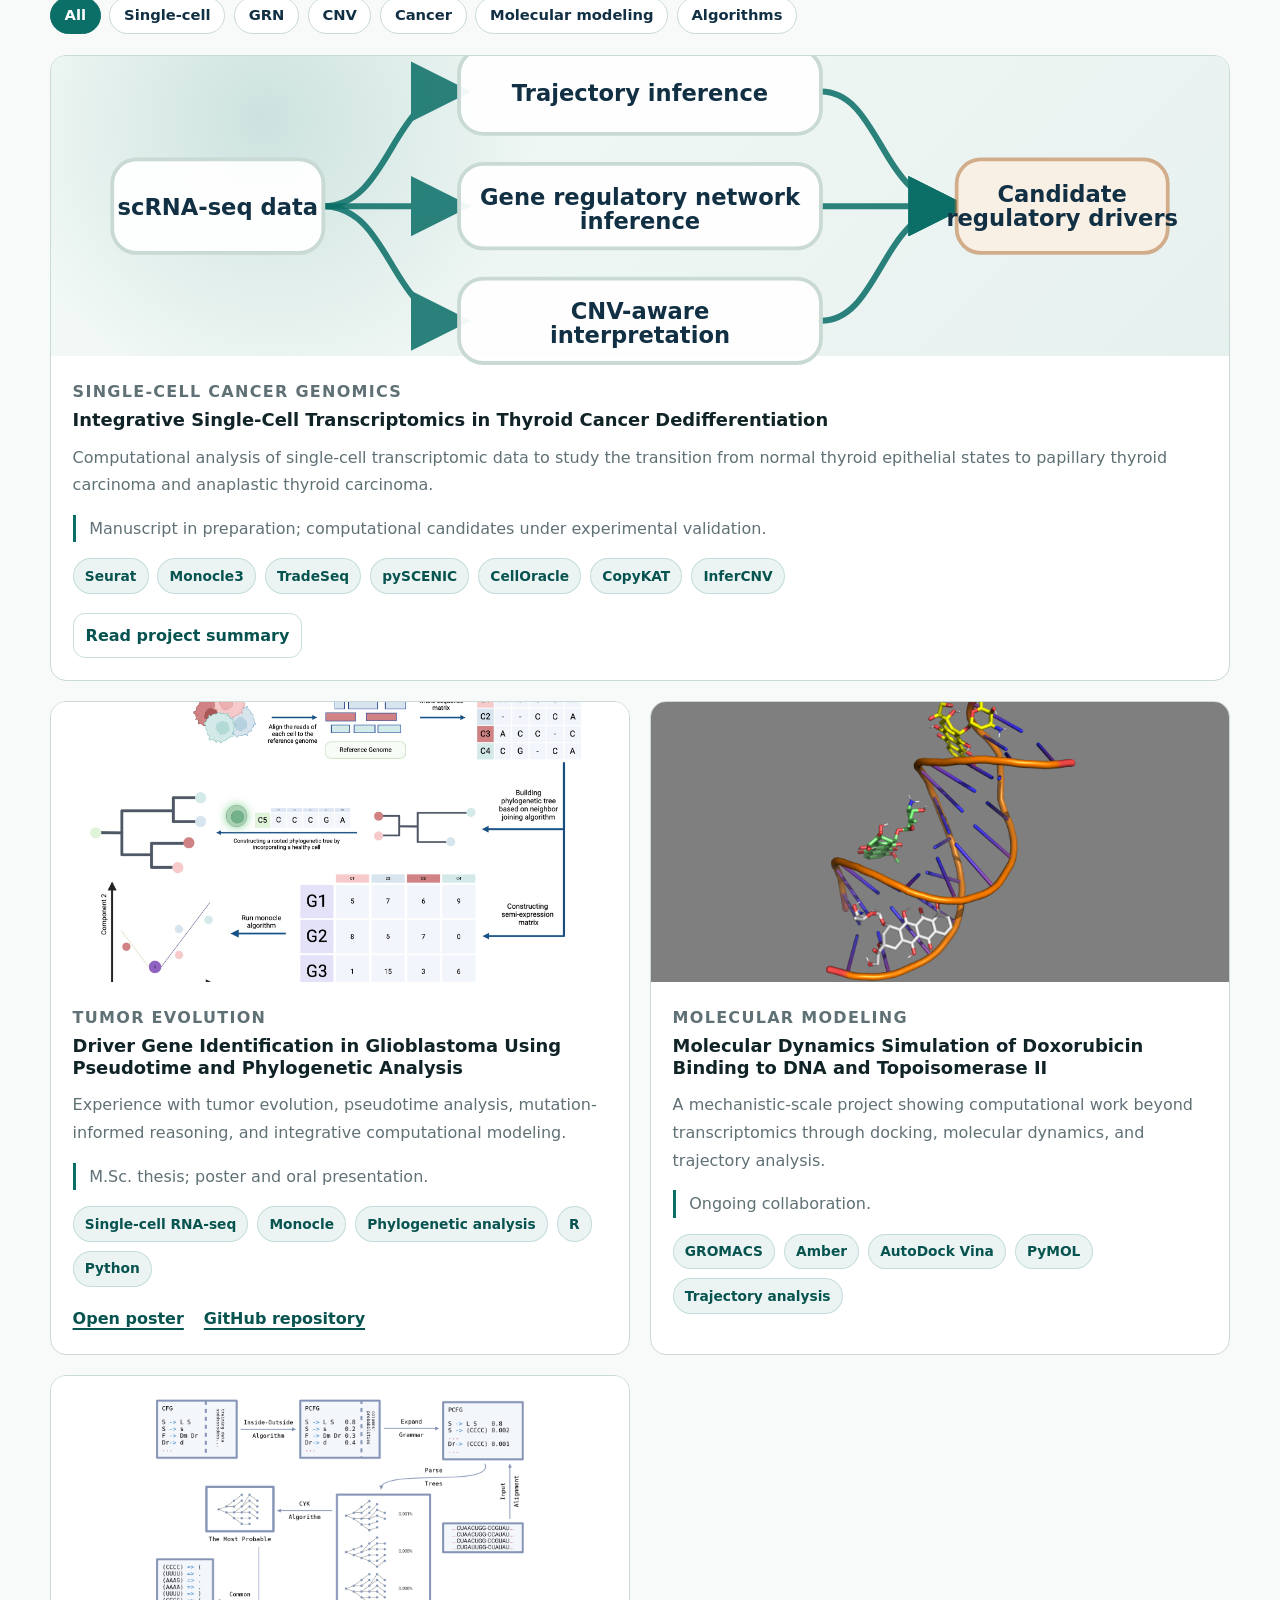
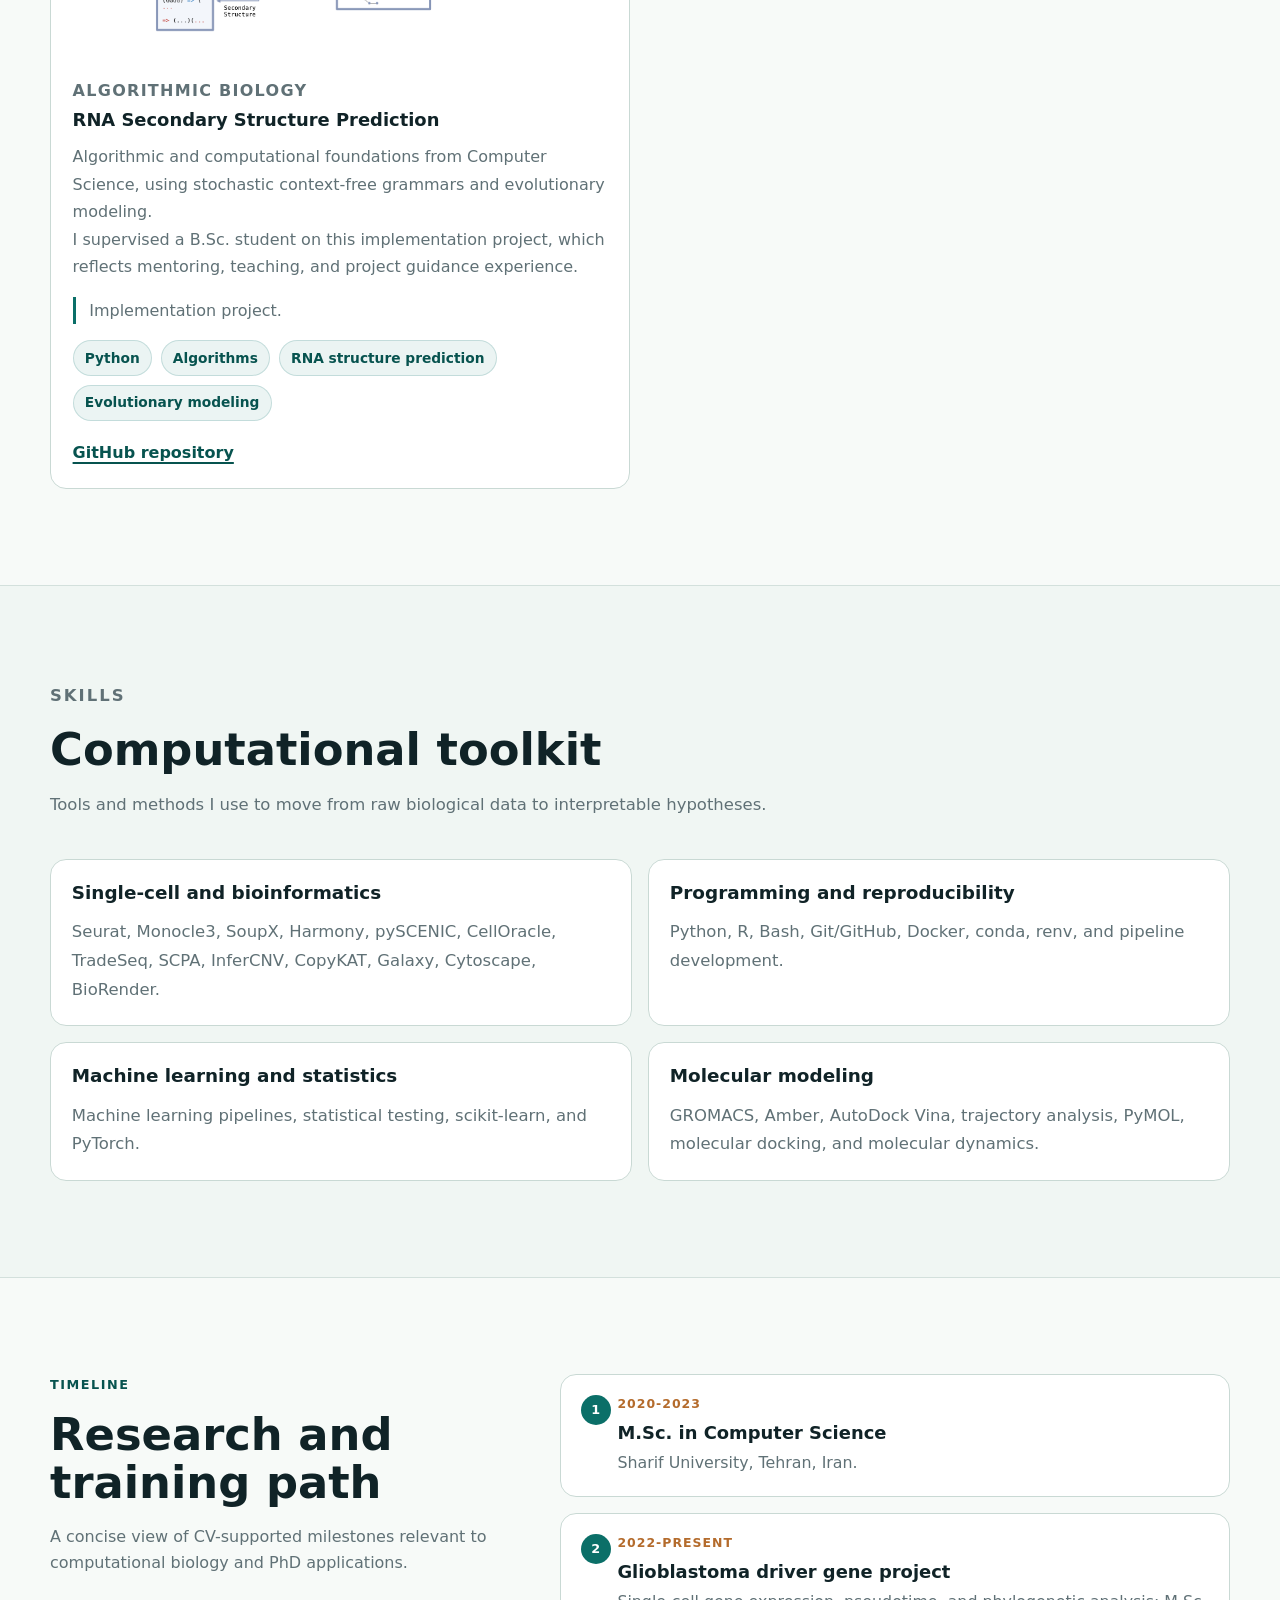
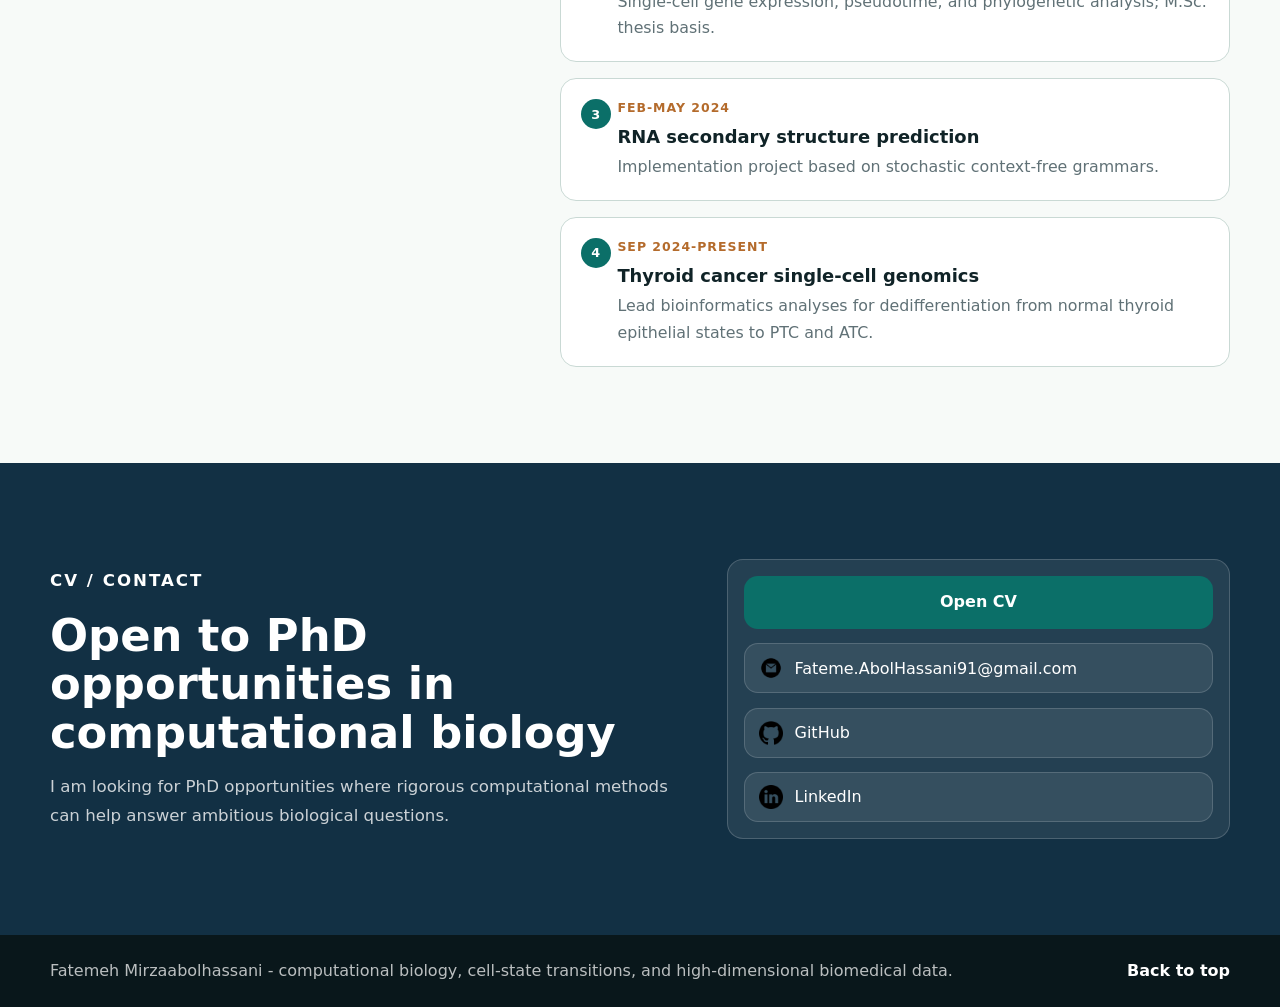
==== commit f20ec362: "Add GBM repo link and update profile image Updated the glioblastoma project card to show both the po" ====
--- a/index.html
+++ b/index.html
@@ -383,17 +383,30 @@
                   <li>R</li>
                   <li>Python</li>
                 </ul>
-                <a
-                  class="text-link"
-                  href="assets/Glioblastoma_Poster.pdf"
-                  target="_blank"
-                  rel="noreferrer"
-                  aria-label="Open glioblastoma poster PDF"
-                  data-goatcounter-click="gbm-poster"
-                  data-goatcounter-title="GBM poster"
-                >
-                  Open poster
-                </a>
+                <div class="project-links">
+                  <a
+                    class="text-link"
+                    href="assets/Glioblastoma_Poster.pdf"
+                    target="_blank"
+                    rel="noreferrer"
+                    aria-label="Open glioblastoma poster PDF"
+                    data-goatcounter-click="gbm-poster"
+                    data-goatcounter-title="GBM poster"
+                  >
+                    Open poster
+                  </a>
+                  <a
+                    class="text-link"
+                    href="https://github.com/sobhanAhmadian/single_cell_ordering"
+                    target="_blank"
+                    rel="noreferrer"
+                    aria-label="Open Driver Gene Identification in Glioblastoma GitHub repository"
+                    data-goatcounter-click="gbm-github-repository"
+                    data-goatcounter-title="GBM GitHub repository"
+                  >
+                    GitHub repository
+                  </a>
+                </div>
               </div>
             </article>
 
--- a/style.css
+++ b/style.css
@@ -68,6 +68,27 @@
   outline-offset: 4px;
 }
 
+.reveal-enabled .reveal-on-scroll {
+  opacity: 0;
+  transform: translateY(30px);
+  transition: opacity 680ms ease-out, transform 680ms cubic-bezier(0.22, 1, 0.36, 1);
+  will-change: opacity, transform;
+}
+
+.reveal-enabled .reveal-on-scroll.is-visible {
+  opacity: 1;
+  transform: translateY(0);
+  will-change: auto;
+}
+
+@media (prefers-reduced-motion: reduce) {
+  .reveal-enabled .reveal-on-scroll {
+    opacity: 1;
+    transform: none;
+    transition: none;
+  }
+}
+
 p,
 h1,
 h2,
@@ -670,6 +691,13 @@
   text-underline-offset: 4px;
 }
 
+.project-links {
+  align-items: center;
+  display: flex;
+  flex-wrap: wrap;
+  gap: 0.45rem 1.25rem;
+}
+
 .project-summary-link {
   border: 1px solid rgba(11, 111, 104, 0.22);
   border-radius: 12px;
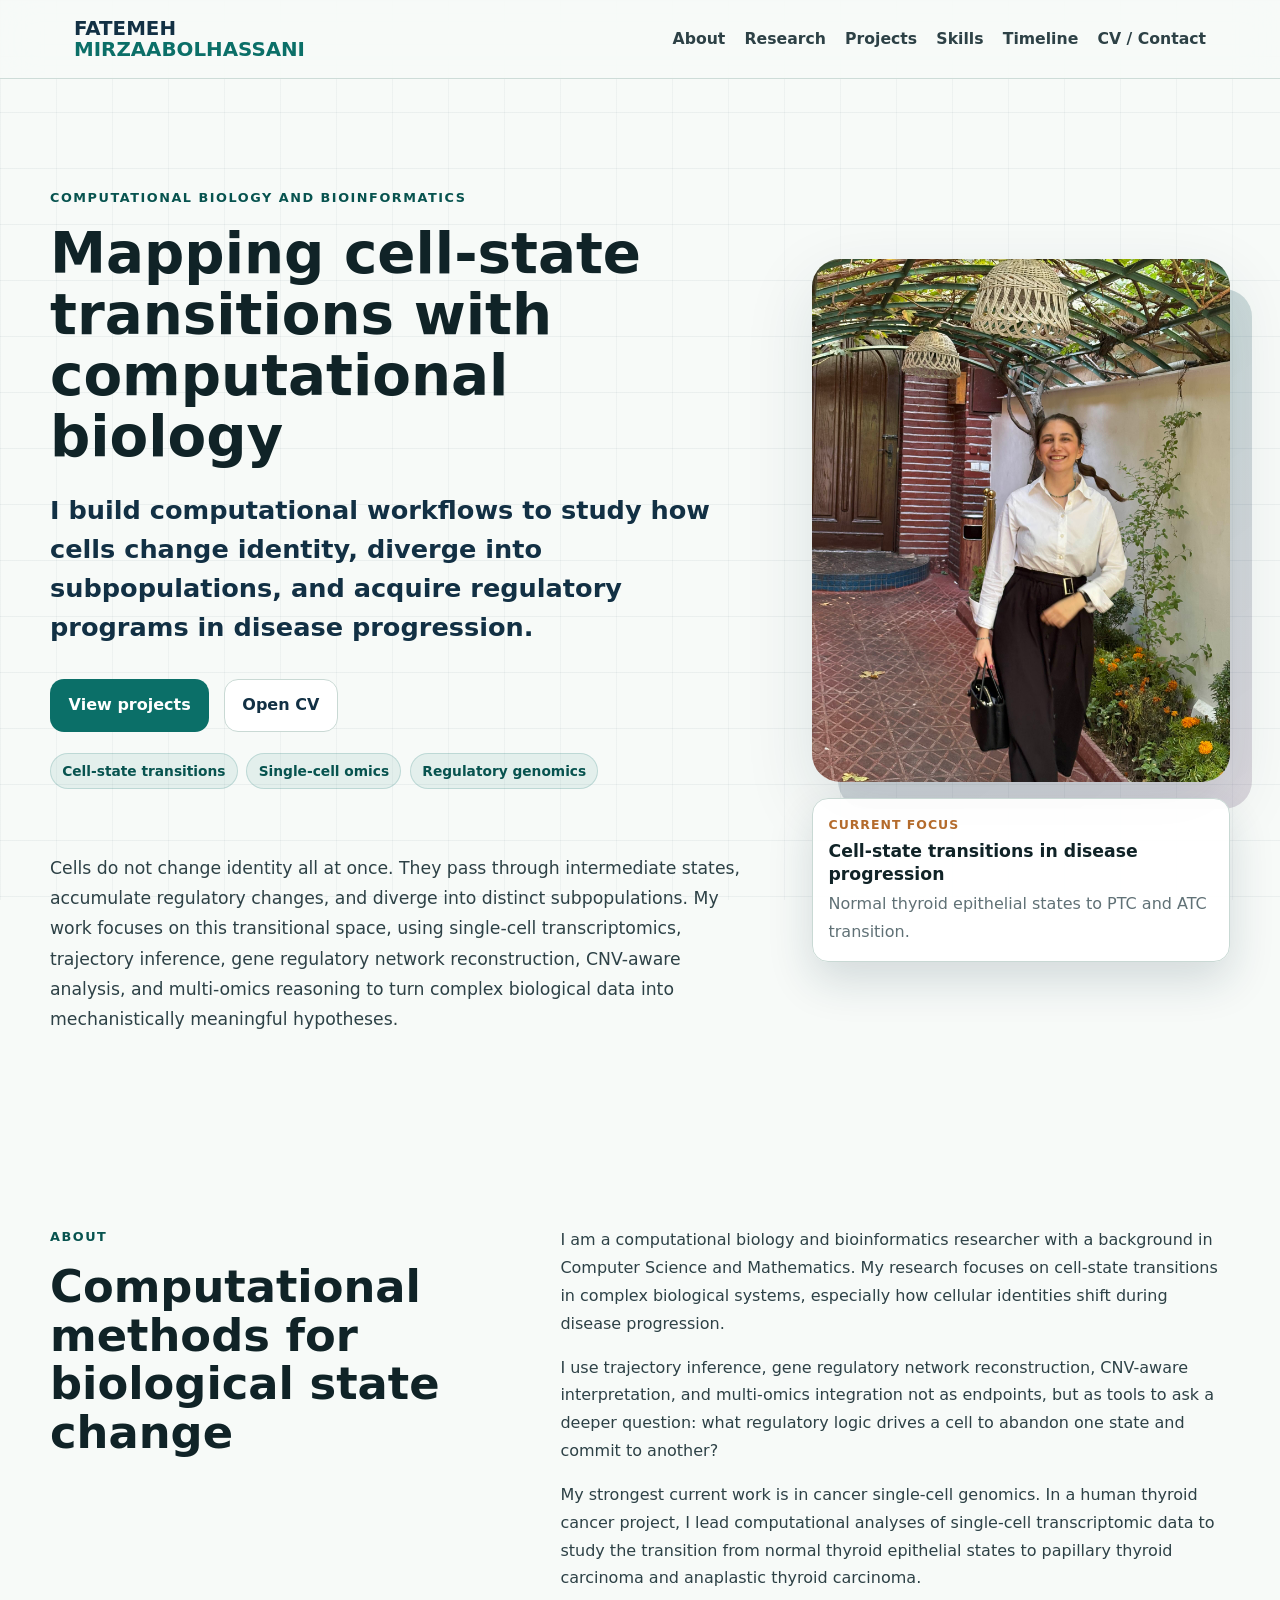
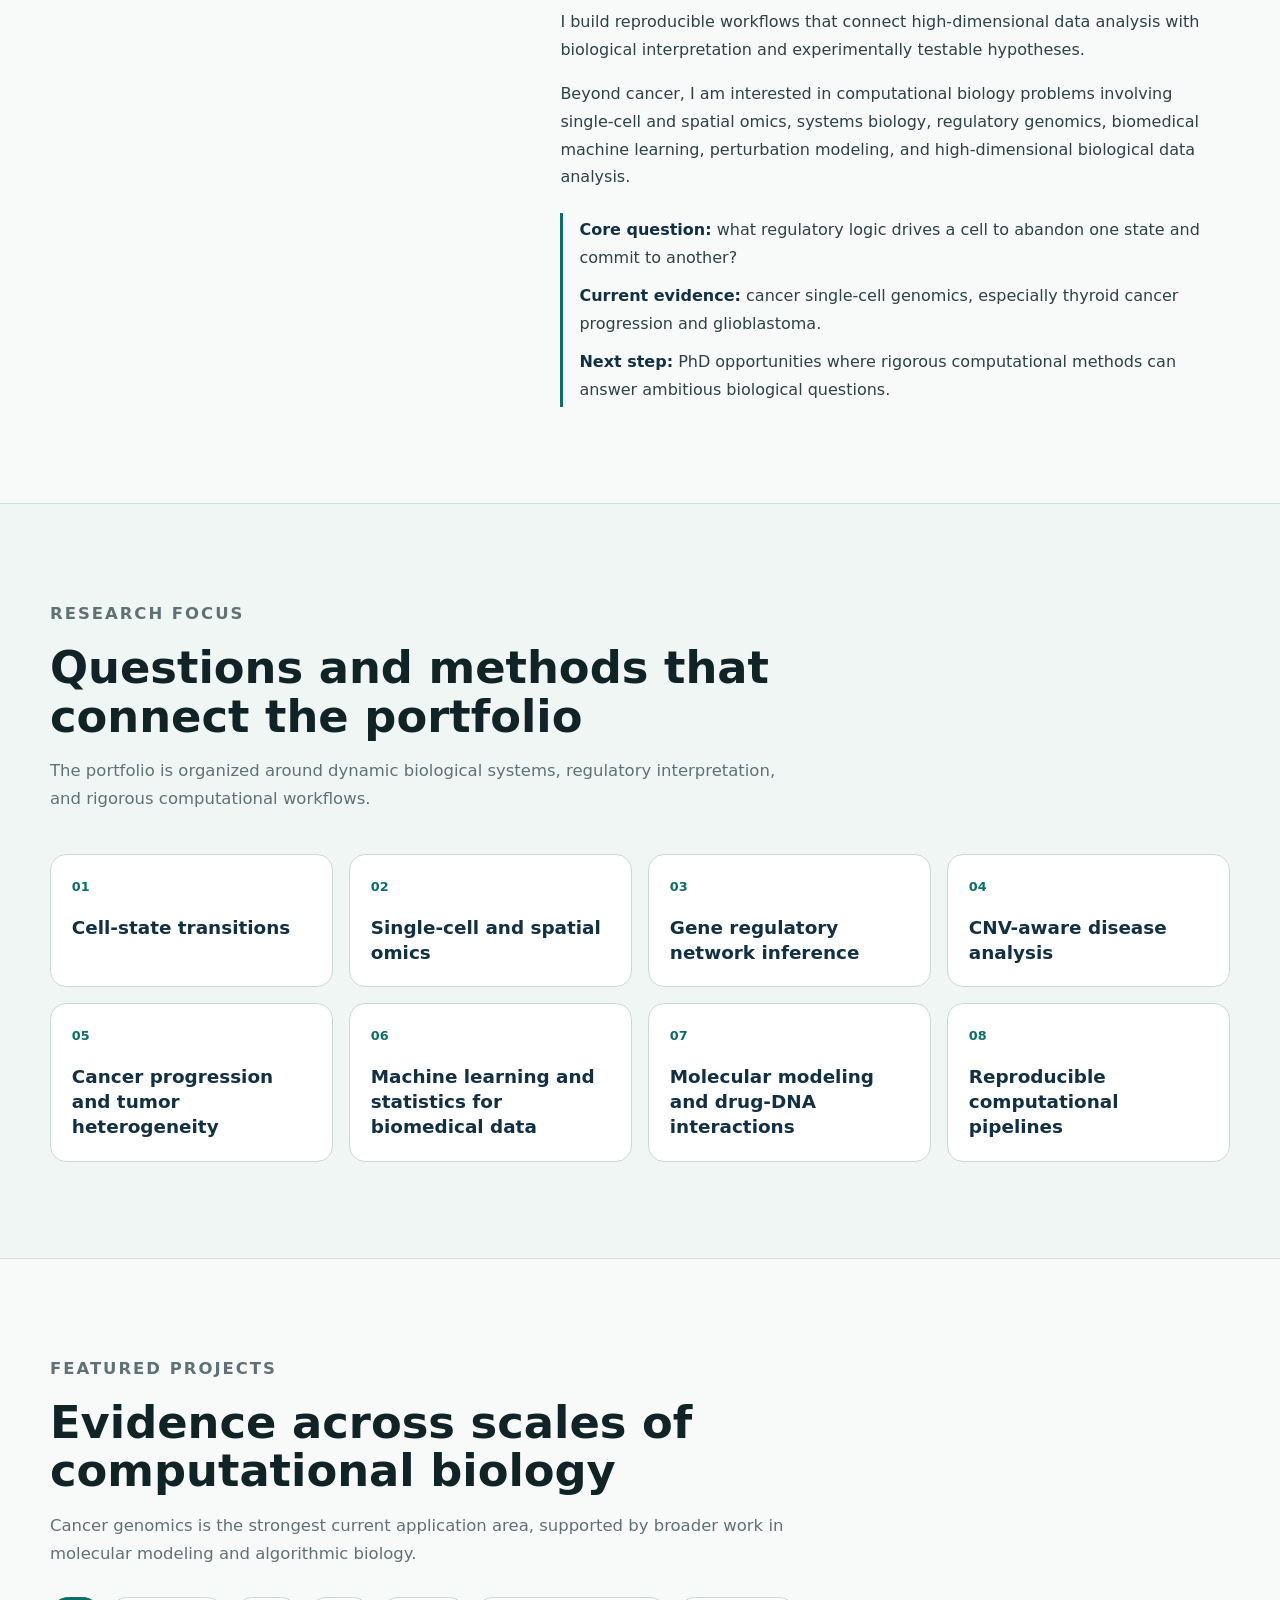
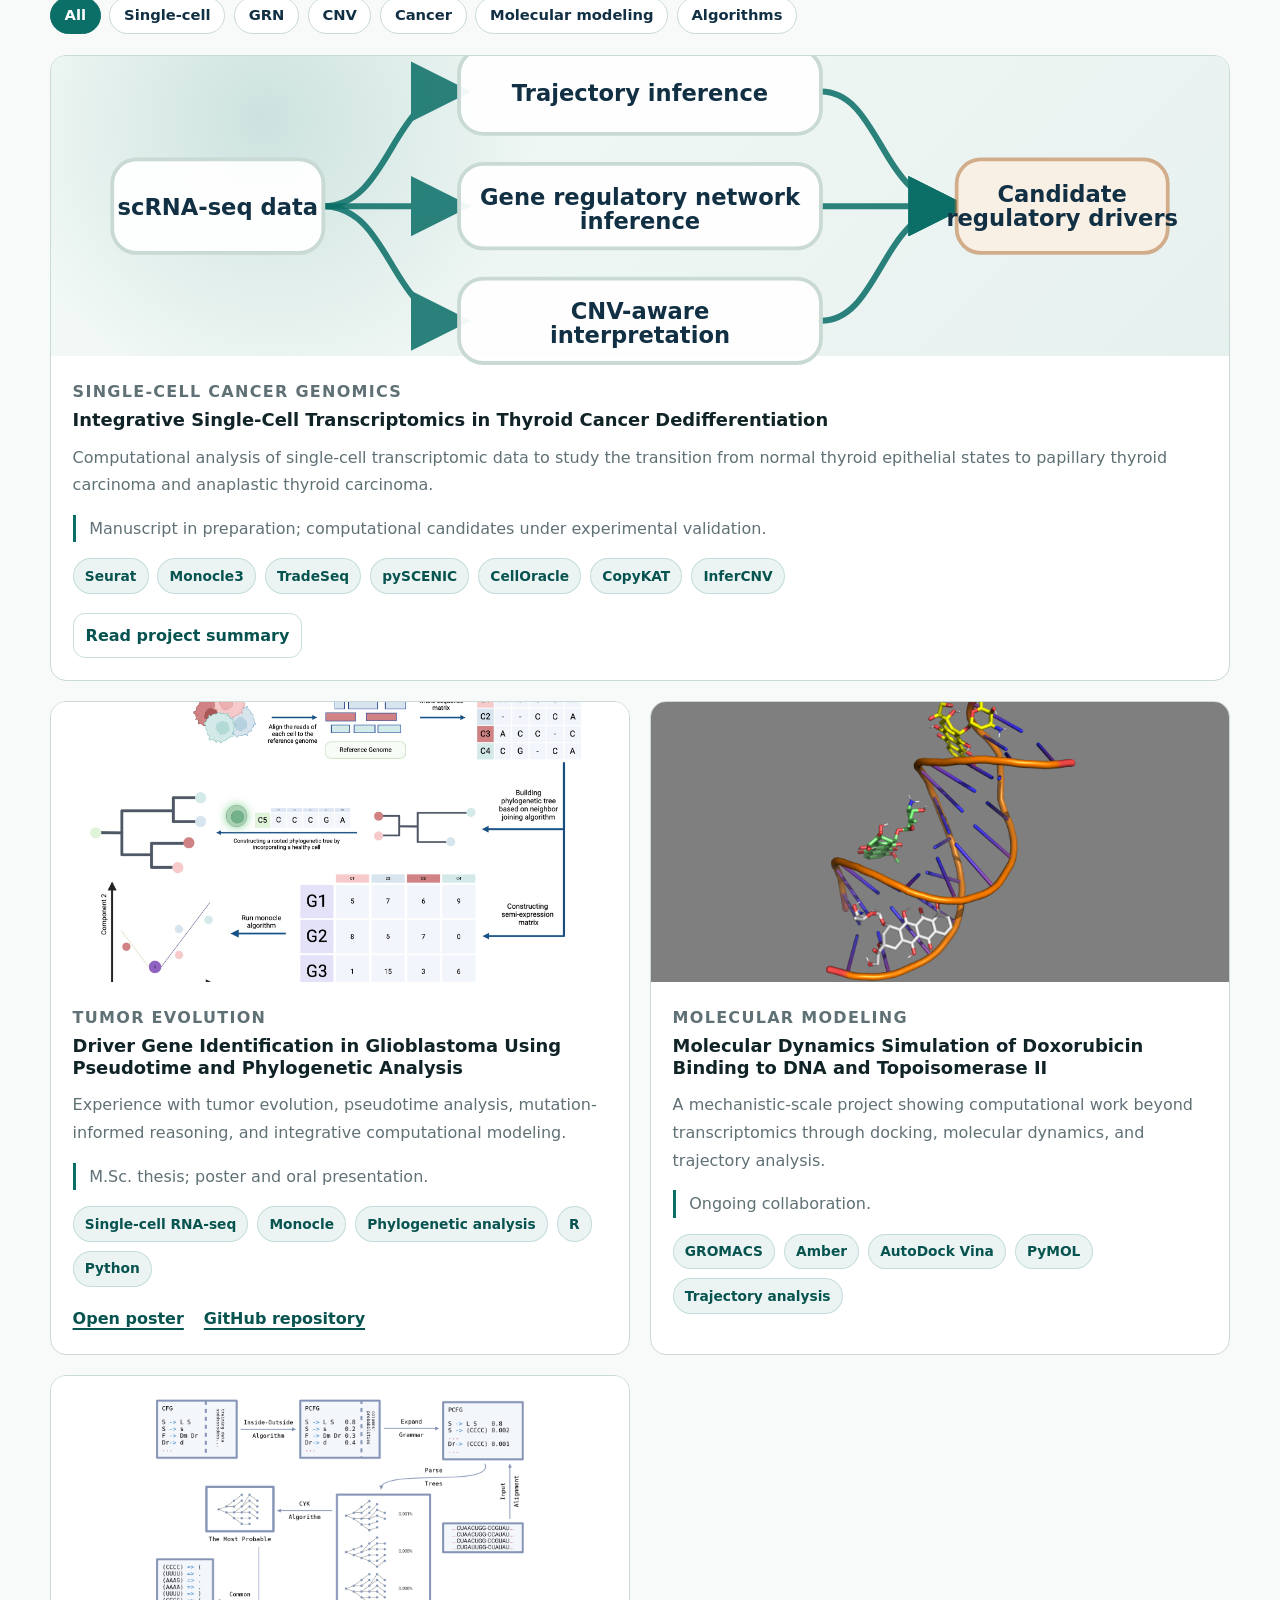
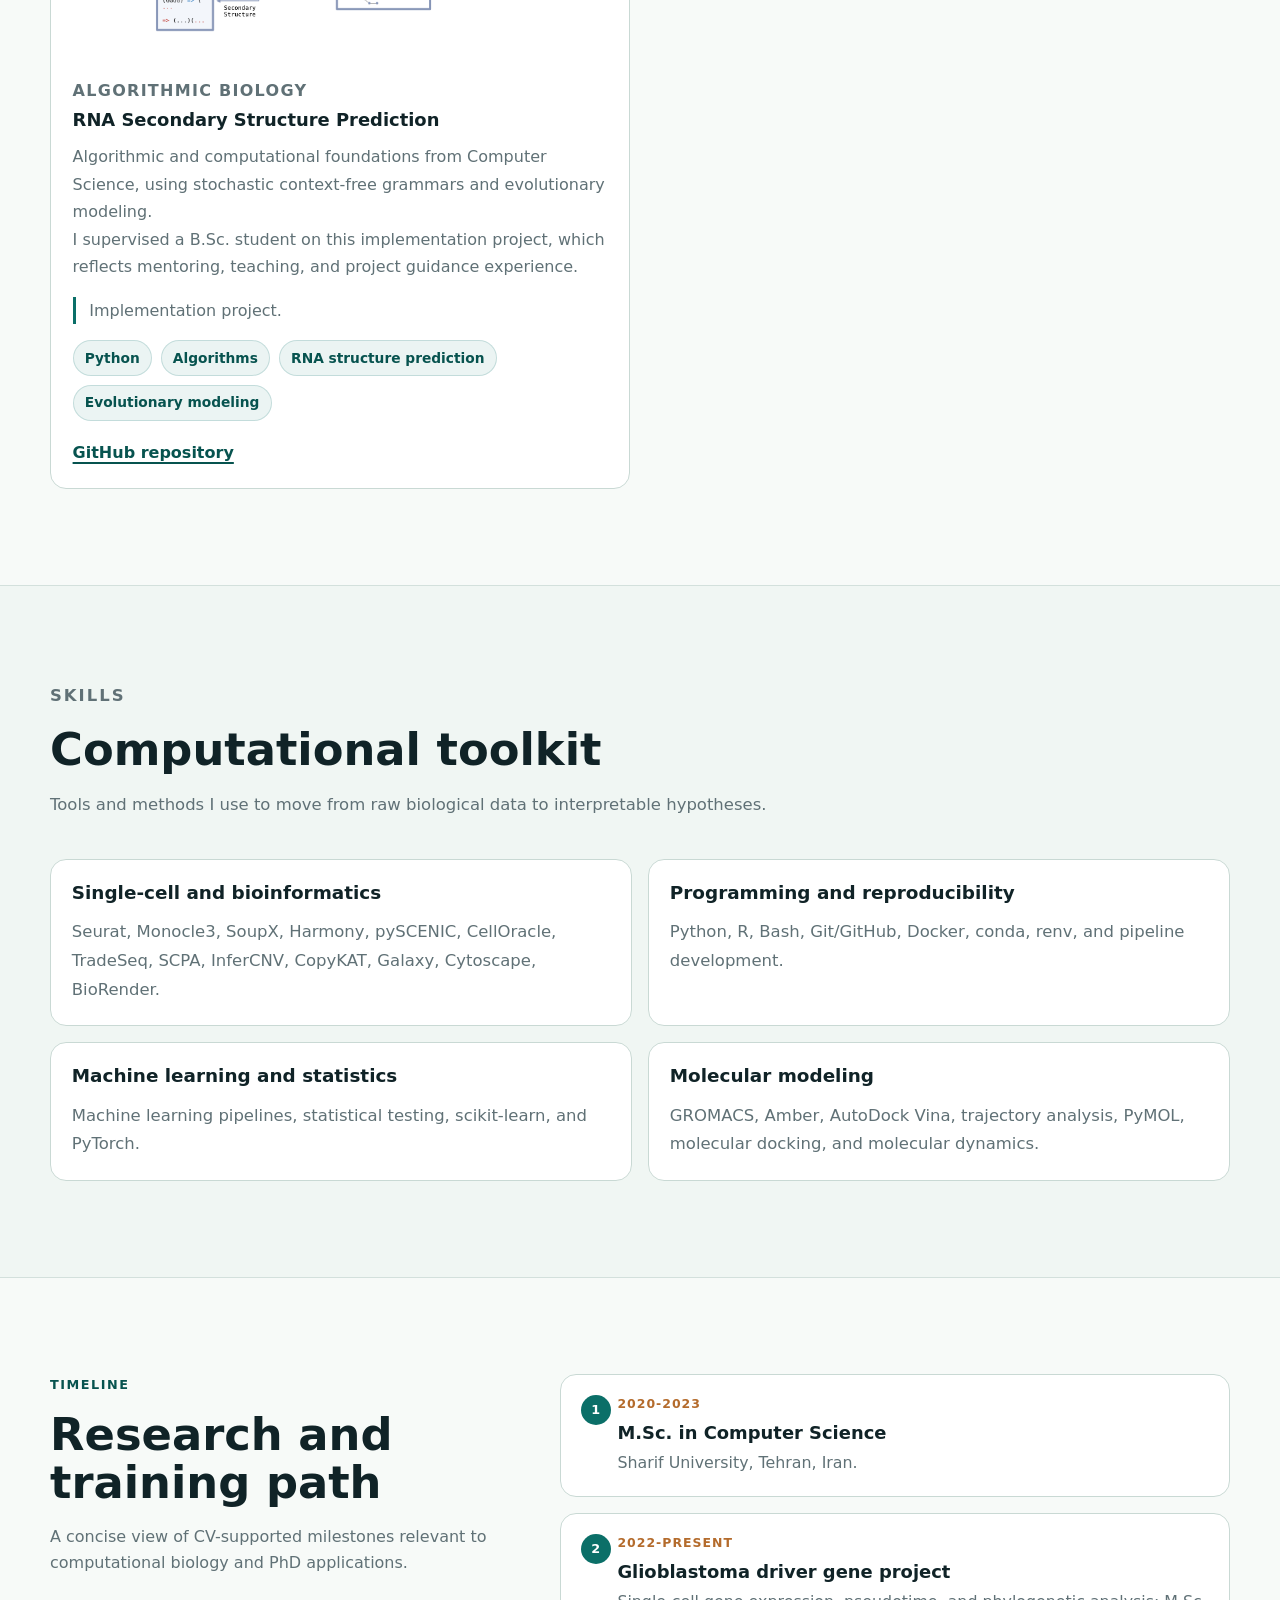
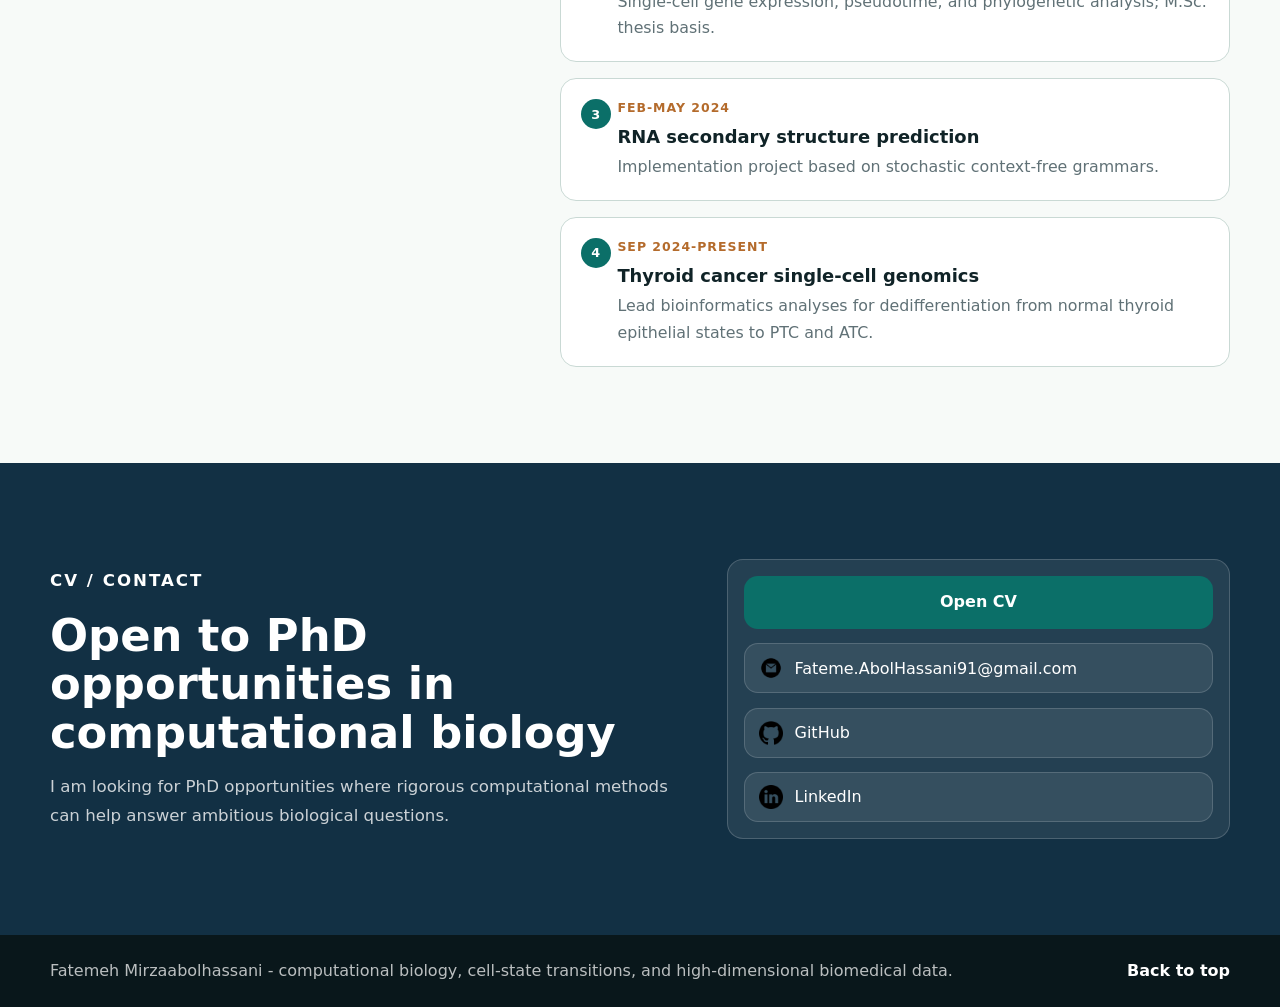
==== commit d19f4a7f: "Update profile image asset Update the hero profile image reference to use the JPG asset instead of t" ====
--- a/index.html
+++ b/index.html
@@ -113,7 +113,7 @@
 
           <div class="hero-visual" aria-label="Profile and research summary">
             <img
-              src="assets/images/profile-pic2.png"
+              src="assets/images/profile-pic2.jpg"
               alt="Portrait of Fatemeh Mirzaabolhassani"
               class="profile-image"
             />
